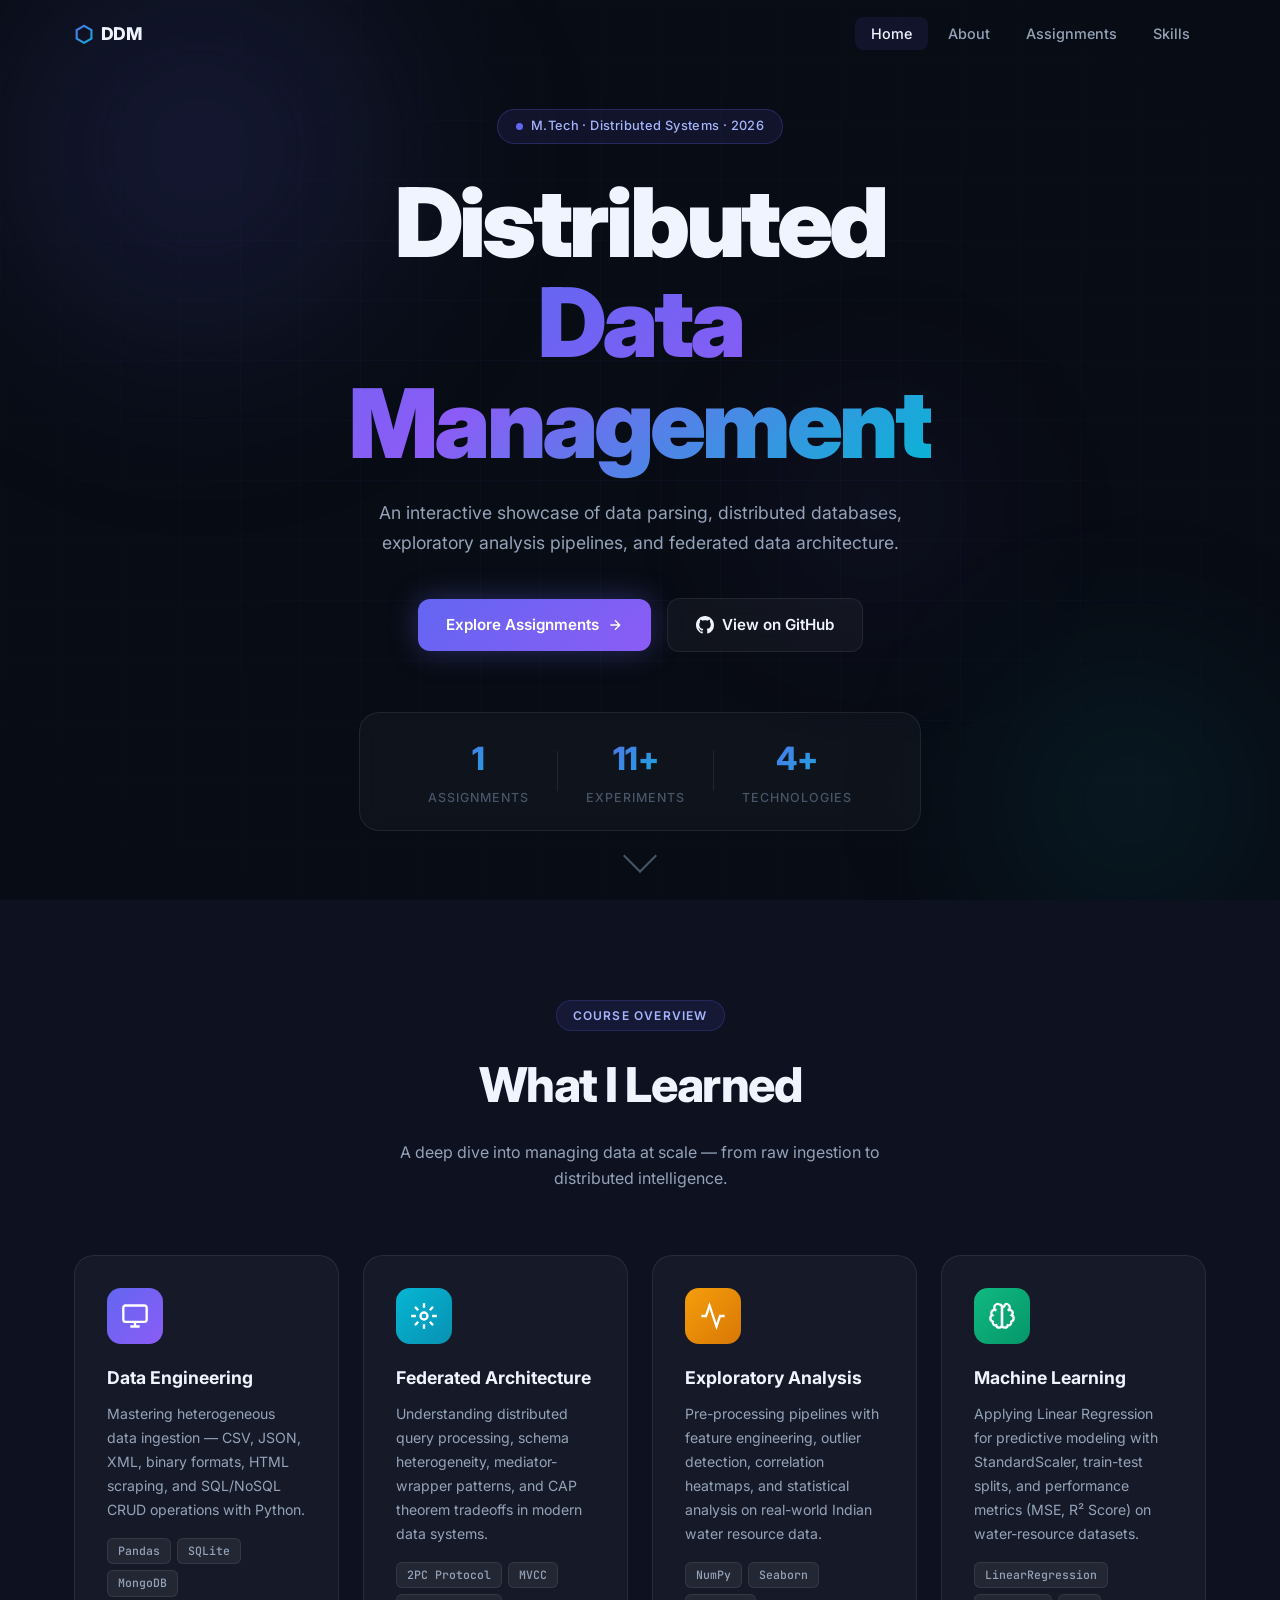
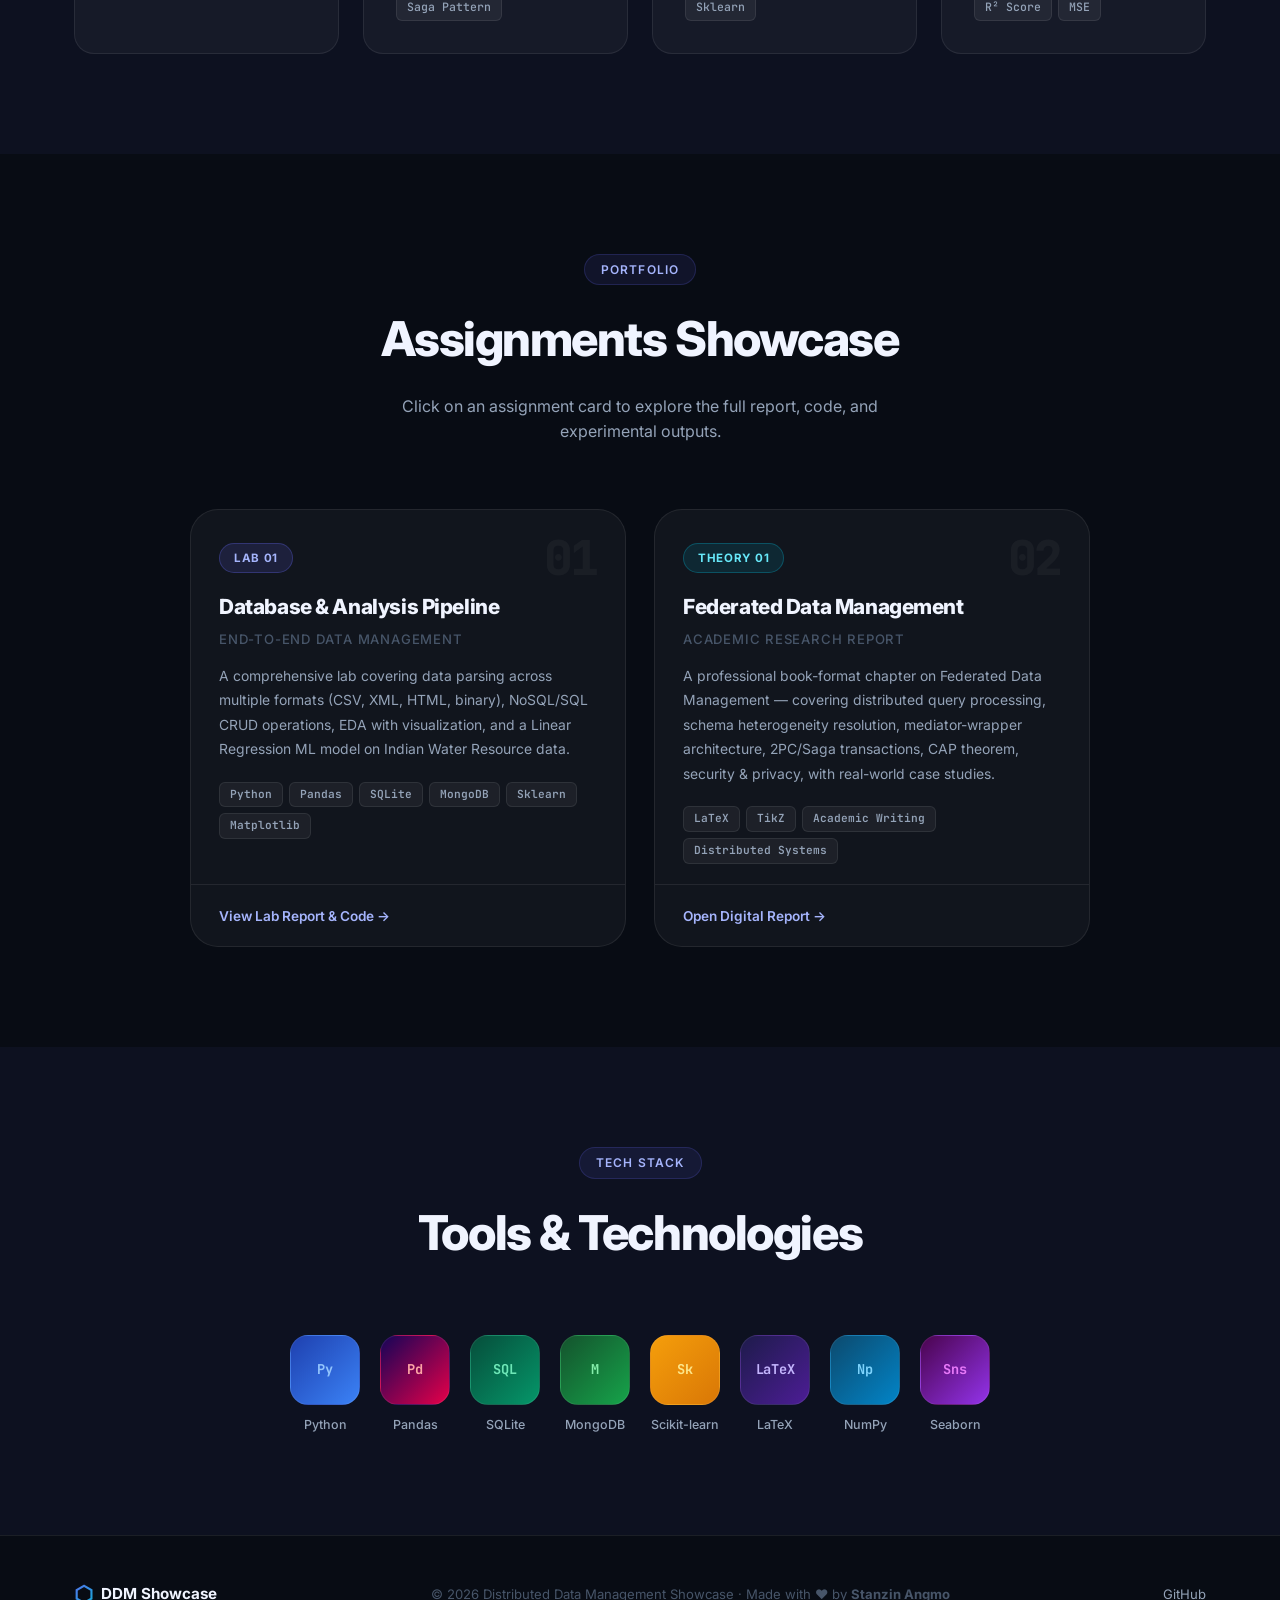
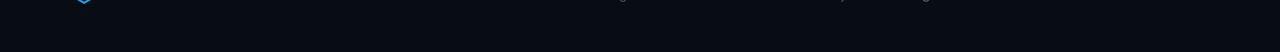
==== index.html @ 4c6000e1 "Initial commit: DDM Showcase website" ====
<!DOCTYPE html>
<html lang="en">
<head>
  <meta charset="UTF-8" />
  <meta name="viewport" content="width=device-width, initial-scale=1.0" />
  <title>Distributed Data Management | Showcase</title>
  <meta name="description" content="A premium showcase of Distributed Data Management course assignments by Stanzin Angmo — covering data engineering, federated systems, and ML pipelines." />
  <link rel="preconnect" href="https://fonts.googleapis.com" />
  <link rel="preconnect" href="https://fonts.gstatic.com" crossorigin />
  <link href="https://fonts.googleapis.com/css2?family=Inter:wght@300;400;500;600;700;800;900&family=JetBrains+Mono:wght@400;500;600&display=swap" rel="stylesheet" />
  <link rel="stylesheet" href="style.css" />
</head>
<body>

  <!-- ── Navigation ── -->
  <nav class="navbar" id="navbar">
    <div class="nav-inner">
      <a href="#home" class="nav-logo">
        <span class="logo-icon">⬡</span>
        <span>DDM</span>
      </a>
      <ul class="nav-links" id="navLinks">
        <li><a href="#home" class="nav-link active">Home</a></li>
        <li><a href="#about" class="nav-link">About</a></li>
        <li><a href="#assignments" class="nav-link">Assignments</a></li>
        <li><a href="#skills" class="nav-link">Skills</a></li>
      </ul>
      <button class="hamburger" id="hamburger" aria-label="Toggle menu">
        <span></span><span></span><span></span>
      </button>
    </div>
  </nav>

  <!-- ── Hero Section ── -->
  <section class="hero" id="home">
    <div class="hero-bg">
      <div class="grid-lines"></div>
      <div class="orb orb-1"></div>
      <div class="orb orb-2"></div>
      <div class="orb orb-3"></div>
    </div>
    <div class="hero-content">
      <div class="hero-badge">
        <span class="badge-dot"></span>
        M.Tech · Distributed Systems · 2026
      </div>
      <h1 class="hero-title">
        Distributed<br/>
        <span class="gradient-text">Data Management</span>
      </h1>
      <p class="hero-subtitle">
        An interactive showcase of data parsing, distributed databases,<br/>
        exploratory analysis pipelines, and federated data architecture.
      </p>
      <div class="hero-actions">
        <a href="#assignments" class="btn btn-primary" id="exploreBtn">
          <span>Explore Assignments</span>
          <svg width="16" height="16" viewBox="0 0 24 24" fill="none" stroke="currentColor" stroke-width="2"><path d="M5 12h14M12 5l7 7-7 7"/></svg>
        </a>
        <a href="https://github.com" target="_blank" class="btn btn-ghost" id="githubBtn">
          <svg width="18" height="18" viewBox="0 0 24 24" fill="currentColor"><path d="M12 0C5.37 0 0 5.37 0 12c0 5.31 3.435 9.795 8.205 11.385.6.105.825-.255.825-.57 0-.285-.015-1.23-.015-2.235-3.015.555-3.795-.735-4.035-1.41-.135-.345-.72-1.41-1.23-1.695-.42-.225-1.02-.78-.015-.795.945-.015 1.62.87 1.845 1.23 1.08 1.815 2.805 1.305 3.495.99.105-.78.42-1.305.765-1.605-2.67-.3-5.46-1.335-5.46-5.925 0-1.305.465-2.385 1.23-3.225-.12-.3-.54-1.53.12-3.18 0 0 1.005-.315 3.3 1.23.96-.27 1.98-.405 3-.405s2.04.135 3 .405c2.295-1.56 3.3-1.23 3.3-1.23.66 1.65.24 2.88.12 3.18.765.84 1.23 1.905 1.23 3.225 0 4.605-2.805 5.625-5.475 5.925.435.375.81 1.095.81 2.22 0 1.605-.015 2.895-.015 3.3 0 .315.225.69.825.57A12.02 12.02 0 0024 12c0-6.63-5.37-12-12-12z"/></svg>
          View on GitHub
        </a>
      </div>
      <div class="hero-stats">
        <div class="stat-item">
          <span class="stat-number">2</span>
          <span class="stat-label">Assignments</span>
        </div>
        <div class="stat-divider"></div>
        <div class="stat-item">
          <span class="stat-number">12+</span>
          <span class="stat-label">Experiments</span>
        </div>
        <div class="stat-divider"></div>
        <div class="stat-item">
          <span class="stat-number">5+</span>
          <span class="stat-label">Technologies</span>
        </div>
      </div>
    </div>
    <div class="scroll-indicator">
      <div class="scroll-arrow"></div>
    </div>
  </section>

  <!-- ── About / Course Overview ── -->
  <section class="about" id="about">
    <div class="container">
      <div class="section-header">
        <span class="section-tag">Course Overview</span>
        <h2 class="section-title">What I Learned</h2>
        <p class="section-desc">A deep dive into managing data at scale — from raw ingestion to distributed intelligence.</p>
      </div>
      <div class="about-grid">
        <div class="about-card" data-animate>
          <div class="about-icon" style="background: linear-gradient(135deg,#6366f1,#8b5cf6);">
            <svg width="28" height="28" fill="none" stroke="white" stroke-width="2" viewBox="0 0 24 24"><rect x="2" y="3" width="20" height="14" rx="2"/><path d="M8 21h8M12 17v4"/></svg>
          </div>
          <h3>Data Engineering</h3>
          <p>Mastering heterogeneous data ingestion — CSV, JSON, XML, binary formats, HTML scraping, and SQL/NoSQL CRUD operations with Python.</p>
          <div class="about-tags">
            <span>Pandas</span><span>SQLite</span><span>MongoDB</span>
          </div>
        </div>
        <div class="about-card" data-animate>
          <div class="about-icon" style="background: linear-gradient(135deg,#06b6d4,#0891b2);">
            <svg width="28" height="28" fill="none" stroke="white" stroke-width="2" viewBox="0 0 24 24"><circle cx="12" cy="12" r="3"/><path d="M12 1v4M12 19v4M4.22 4.22l2.83 2.83M16.95 16.95l2.83 2.83M1 12h4M19 12h4M4.22 19.78l2.83-2.83M16.95 7.05l2.83-2.83"/></svg>
          </div>
          <h3>Federated Architecture</h3>
          <p>Understanding distributed query processing, schema heterogeneity, mediator-wrapper patterns, and CAP theorem tradeoffs in modern data systems.</p>
          <div class="about-tags">
            <span>2PC Protocol</span><span>MVCC</span><span>Saga Pattern</span>
          </div>
        </div>
        <div class="about-card" data-animate>
          <div class="about-icon" style="background: linear-gradient(135deg,#f59e0b,#d97706);">
            <svg width="28" height="28" fill="none" stroke="white" stroke-width="2" viewBox="0 0 24 24"><polyline points="22 12 18 12 15 21 9 3 6 12 2 12"/></svg>
          </div>
          <h3>Exploratory Analysis</h3>
          <p>Pre-processing pipelines with feature engineering, outlier detection, correlation heatmaps, and statistical analysis on real-world Indian water resource data.</p>
          <div class="about-tags">
            <span>NumPy</span><span>Seaborn</span><span>Sklearn</span>
          </div>
        </div>
        <div class="about-card" data-animate>
          <div class="about-icon" style="background: linear-gradient(135deg,#10b981,#059669);">
            <svg width="28" height="28" fill="none" stroke="white" stroke-width="2" viewBox="0 0 24 24"><path d="M9.5 2A2.5 2.5 0 0112 4.5v15a2.5 2.5 0 01-4.96.44 2.5 2.5 0 01-2.96-3.08 3 3 0 01-.34-5.58 2.5 2.5 0 013.32-3.97A2.5 2.5 0 019.5 2"/><path d="M14.5 2A2.5 2.5 0 0112 4.5v15a2.5 2.5 0 004.96.44 2.5 2.5 0 002.96-3.08 3 3 0 00.34-5.58 2.5 2.5 0 00-3.32-3.97A2.5 2.5 0 0014.5 2"/></svg>
          </div>
          <h3>Machine Learning</h3>
          <p>Applying Linear Regression for predictive modeling with StandardScaler, train-test splits, and performance metrics (MSE, R² Score) on water-resource datasets.</p>
          <div class="about-tags">
            <span>LinearRegression</span><span>R² Score</span><span>MSE</span>
          </div>
        </div>
      </div>
    </div>
  </section>

  <!-- ── Assignments Section ── -->
  <section class="assignments" id="assignments">
    <div class="container">
      <div class="section-header">
        <span class="section-tag">Portfolio</span>
        <h2 class="section-title">Assignments Showcase</h2>
        <p class="section-desc">Click on an assignment card to explore the full report, code, and experimental outputs.</p>
      </div>
      <div class="assignment-grid">

        <!-- Lab 1 Card -->
        <a href="lab1.html" class="assignment-card" id="lab1Card">
          <div class="card-glow"></div>
          <div class="card-header">
            <div class="card-badge lab">Lab 01</div>
            <div class="card-number">01</div>
          </div>
          <div class="card-body">
            <h3 class="card-title">Database &amp; Analysis Pipeline</h3>
            <p class="card-subtitle">End-to-End Data Management</p>
            <p class="card-desc">A comprehensive lab covering data parsing across multiple formats (CSV, XML, HTML, binary), NoSQL/SQL CRUD operations, EDA with visualization, and a Linear Regression ML model on Indian Water Resource data.</p>
            <div class="card-tech">
              <span>Python</span>
              <span>Pandas</span>
              <span>SQLite</span>
              <span>MongoDB</span>
              <span>Sklearn</span>
              <span>Matplotlib</span>
            </div>
          </div>
          <div class="card-footer">
            <span class="card-link">View Lab Report &amp; Code →</span>
          </div>
        </a>

        <!-- Theory 1 Card -->
        <a href="theory1.html" class="assignment-card" id="theory1Card">
          <div class="card-glow"></div>
          <div class="card-header">
            <div class="card-badge theory">Theory 01</div>
            <div class="card-number">02</div>
          </div>
          <div class="card-body">
            <h3 class="card-title">Federated Data Management</h3>
            <p class="card-subtitle">Academic Research Report</p>
            <p class="card-desc">A professional book-format chapter on Federated Data Management — covering distributed query processing, schema heterogeneity resolution, mediator-wrapper architecture, 2PC/Saga transactions, CAP theorem, security &amp; privacy, with real-world case studies.</p>
            <div class="card-tech">
              <span>LaTeX</span>
              <span>TikZ</span>
              <span>Academic Writing</span>
              <span>Distributed Systems</span>
            </div>
          </div>
          <div class="card-footer">
            <span class="card-link">Open Digital Report →</span>
          </div>
        </a>

      </div>
    </div>
  </section>

  <!-- ── Skills Section ── -->
  <section class="skills" id="skills">
    <div class="container">
      <div class="section-header">
        <span class="section-tag">Tech Stack</span>
        <h2 class="section-title">Tools &amp; Technologies</h2>
      </div>
      <div class="skills-grid">
        <div class="skill-item" data-animate>
          <div class="skill-icon python">Py</div>
          <span>Python</span>
        </div>
        <div class="skill-item" data-animate>
          <div class="skill-icon pandas">Pd</div>
          <span>Pandas</span>
        </div>
        <div class="skill-item" data-animate>
          <div class="skill-icon sql">SQL</div>
          <span>SQLite</span>
        </div>
        <div class="skill-item" data-animate>
          <div class="skill-icon mongo">M</div>
          <span>MongoDB</span>
        </div>
        <div class="skill-item" data-animate>
          <div class="skill-icon sklearn">Sk</div>
          <span>Scikit-learn</span>
        </div>
        <div class="skill-item" data-animate>
          <div class="skill-icon latex">LaTeX</div>
          <span>LaTeX</span>
        </div>
        <div class="skill-item" data-animate>
          <div class="skill-icon np">Np</div>
          <span>NumPy</span>
        </div>
        <div class="skill-item" data-animate>
          <div class="skill-icon sns">Sns</div>
          <span>Seaborn</span>
        </div>
      </div>
    </div>
  </section>

  <!-- ── Footer ── -->
  <footer class="footer">
    <div class="container">
      <div class="footer-inner">
        <div class="footer-brand">
          <span class="logo-icon">⬡</span>
          <span>DDM Showcase</span>
        </div>
        <p class="footer-copy">© 2026 Distributed Data Management Showcase · Made with ❤️ by <strong>Stanzin Angmo</strong></p>
        <div class="footer-links">
          <a href="https://github.com" target="_blank">GitHub</a>
        </div>
      </div>
    </div>
  </footer>

  <script src="script.js"></script>
</body>
</html>
---- style.css ----
/* ─────────────────────────────────────────
   DDM Showcase — Global Styles
   Dark-mode, glassmorphism, premium design
───────────────────────────────────────── */

*, *::before, *::after {
  box-sizing: border-box;
  margin: 0;
  padding: 0;
}

:root {
  --bg-primary:    #080c14;
  --bg-secondary:  #0d1120;
  --bg-card:       rgba(255,255,255,0.04);
  --bg-card-hover: rgba(255,255,255,0.08);
  --border:        rgba(255,255,255,0.08);
  --border-hover:  rgba(99,102,241,0.5);
  --text-primary:  #f0f4ff;
  --text-secondary:#94a3b8;
  --text-muted:    #475569;
  --accent-1:      #6366f1;
  --accent-2:      #8b5cf6;
  --accent-3:      #06b6d4;
  --accent-lab:    #6366f1;
  --accent-theory: #06b6d4;
  --glow-1:        rgba(99,102,241,0.15);
  --glow-2:        rgba(139,92,246,0.1);
  --radius-md:     12px;
  --radius-lg:     20px;
  --radius-xl:     28px;
  --transition:    0.3s cubic-bezier(0.4,0,0.2,1);
}

html { scroll-behavior: smooth; }

body {
  font-family: 'Inter', sans-serif;
  background: var(--bg-primary);
  color: var(--text-primary);
  line-height: 1.6;
  overflow-x: hidden;
}

a { text-decoration: none; color: inherit; }
ul { list-style: none; }

.container {
  max-width: 1180px;
  margin: 0 auto;
  padding: 0 24px;
}

/* ── Scrollbar ── */
::-webkit-scrollbar { width: 6px; }
::-webkit-scrollbar-track { background: var(--bg-primary); }
::-webkit-scrollbar-thumb { background: var(--accent-1); border-radius: 999px; }

/* ───────────────── NAVBAR ───────────────── */
.navbar {
  position: fixed;
  top: 0; left: 0; right: 0;
  z-index: 100;
  padding: 16px 0;
  transition: all var(--transition);
}
.navbar.scrolled {
  background: rgba(8,12,20,0.85);
  backdrop-filter: blur(20px);
  border-bottom: 1px solid var(--border);
  padding: 12px 0;
}
.nav-inner {
  max-width: 1180px;
  margin: 0 auto;
  padding: 0 24px;
  display: flex;
  align-items: center;
  justify-content: space-between;
}
.nav-logo {
  display: flex;
  align-items: center;
  gap: 8px;
  font-weight: 800;
  font-size: 1.1rem;
  letter-spacing: -0.02em;
  color: var(--text-primary);
}
.logo-icon {
  font-size: 1.4rem;
  background: linear-gradient(135deg, var(--accent-1), var(--accent-3));
  -webkit-background-clip: text;
  -webkit-text-fill-color: transparent;
}
.nav-links {
  display: flex;
  align-items: center;
  gap: 4px;
}
.nav-link {
  padding: 8px 16px;
  border-radius: 8px;
  font-size: 0.9rem;
  font-weight: 500;
  color: var(--text-secondary);
  transition: all var(--transition);
}
.nav-link:hover, .nav-link.active {
  color: var(--text-primary);
  background: rgba(99,102,241,0.1);
}
.hamburger {
  display: none;
  flex-direction: column;
  gap: 5px;
  background: none;
  border: none;
  cursor: pointer;
  padding: 4px;
}
.hamburger span {
  display: block;
  width: 24px;
  height: 2px;
  background: var(--text-primary);
  border-radius: 2px;
  transition: all var(--transition);
}

/* ───────────────── HERO ───────────────── */
.hero {
  min-height: 100vh;
  display: flex;
  align-items: center;
  justify-content: center;
  position: relative;
  overflow: hidden;
  padding: 100px 24px 60px;
}
.hero-bg {
  position: absolute;
  inset: 0;
  pointer-events: none;
}
.grid-lines {
  position: absolute;
  inset: 0;
  background-image:
    linear-gradient(rgba(99,102,241,0.05) 1px, transparent 1px),
    linear-gradient(90deg, rgba(99,102,241,0.05) 1px, transparent 1px);
  background-size: 60px 60px;
  mask-image: radial-gradient(ellipse 80% 80% at 50% 50%, black, transparent);
}
.orb {
  position: absolute;
  border-radius: 50%;
  filter: blur(80px);
  animation: float 8s ease-in-out infinite;
}
.orb-1 {
  width: 600px; height: 600px;
  background: radial-gradient(circle, rgba(99,102,241,0.18), transparent 70%);
  top: -150px; left: -100px;
  animation-delay: 0s;
}
.orb-2 {
  width: 400px; height: 400px;
  background: radial-gradient(circle, rgba(6,182,212,0.12), transparent 70%);
  bottom: -100px; right: -50px;
  animation-delay: -3s;
}
.orb-3 {
  width: 300px; height: 300px;
  background: radial-gradient(circle, rgba(139,92,246,0.1), transparent 70%);
  top: 40%; right: 20%;
  animation-delay: -6s;
}
@keyframes float {
  0%, 100% { transform: translateY(0) scale(1); }
  50% { transform: translateY(-30px) scale(1.05); }
}
.hero-content {
  position: relative;
  text-align: center;
  max-width: 800px;
}
.hero-badge {
  display: inline-flex;
  align-items: center;
  gap: 8px;
  background: rgba(99,102,241,0.1);
  border: 1px solid rgba(99,102,241,0.25);
  border-radius: 999px;
  padding: 6px 18px;
  font-size: 0.8rem;
  font-weight: 500;
  color: #a5b4fc;
  margin-bottom: 28px;
  letter-spacing: 0.03em;
}
.badge-dot {
  width: 7px; height: 7px;
  border-radius: 50%;
  background: #6366f1;
  animation: pulse 2s ease-in-out infinite;
}
@keyframes pulse {
  0%, 100% { opacity: 1; transform: scale(1); }
  50% { opacity: 0.6; transform: scale(0.85); }
}
.hero-title {
  font-size: clamp(3rem, 8vw, 6rem);
  font-weight: 900;
  line-height: 1.05;
  letter-spacing: -0.04em;
  margin-bottom: 24px;
}
.gradient-text {
  background: linear-gradient(135deg, #6366f1 0%, #8b5cf6 40%, #06b6d4 100%);
  -webkit-background-clip: text;
  -webkit-text-fill-color: transparent;
  background-clip: text;
}
.hero-subtitle {
  font-size: 1.1rem;
  color: var(--text-secondary);
  margin-bottom: 40px;
  line-height: 1.7;
}
.hero-actions {
  display: flex;
  align-items: center;
  justify-content: center;
  gap: 16px;
  flex-wrap: wrap;
  margin-bottom: 60px;
}
.btn {
  display: inline-flex;
  align-items: center;
  gap: 8px;
  padding: 14px 28px;
  border-radius: 12px;
  font-weight: 600;
  font-size: 0.95rem;
  transition: all var(--transition);
  cursor: pointer;
}
.btn-primary {
  background: linear-gradient(135deg, var(--accent-1), var(--accent-2));
  color: white;
  box-shadow: 0 0 30px rgba(99,102,241,0.35);
}
.btn-primary:hover {
  transform: translateY(-2px);
  box-shadow: 0 0 45px rgba(99,102,241,0.5);
}
.btn-ghost {
  background: var(--bg-card);
  color: var(--text-primary);
  border: 1px solid var(--border);
  backdrop-filter: blur(10px);
}
.btn-ghost:hover {
  border-color: var(--border-hover);
  background: var(--bg-card-hover);
  transform: translateY(-2px);
}
.hero-stats {
  display: flex;
  align-items: center;
  justify-content: center;
  gap: 0;
  background: rgba(255,255,255,0.03);
  border: 1px solid var(--border);
  border-radius: var(--radius-lg);
  padding: 20px 40px;
  backdrop-filter: blur(10px);
  display: inline-flex;
}
.stat-item {
  text-align: center;
  padding: 0 28px;
}
.stat-number {
  display: block;
  font-size: 2rem;
  font-weight: 800;
  letter-spacing: -0.03em;
  background: linear-gradient(135deg, var(--accent-1), var(--accent-3));
  -webkit-background-clip: text;
  -webkit-text-fill-color: transparent;
}
.stat-label {
  font-size: 0.78rem;
  color: var(--text-muted);
  font-weight: 500;
  text-transform: uppercase;
  letter-spacing: 0.08em;
}
.stat-divider {
  width: 1px;
  height: 40px;
  background: var(--border);
}
.scroll-indicator {
  position: absolute;
  bottom: 32px;
  left: 50%;
  transform: translateX(-50%);
}
.scroll-arrow {
  width: 24px; height: 24px;
  border-right: 2px solid var(--text-muted);
  border-bottom: 2px solid var(--text-muted);
  transform: rotate(45deg);
  animation: bounce 2s ease-in-out infinite;
}
@keyframes bounce {
  0%, 100% { transform: rotate(45deg) translateY(0); }
  50% { transform: rotate(45deg) translateY(6px); }
}

/* ───────────────── SECTION COMMON ───────────────── */
section { padding: 100px 0; }
.section-header {
  text-align: center;
  margin-bottom: 64px;
}
.section-tag {
  display: inline-block;
  background: rgba(99,102,241,0.1);
  color: #a5b4fc;
  border: 1px solid rgba(99,102,241,0.2);
  padding: 5px 16px;
  border-radius: 999px;
  font-size: 0.75rem;
  font-weight: 600;
  letter-spacing: 0.1em;
  text-transform: uppercase;
  margin-bottom: 16px;
}
.section-title {
  font-size: clamp(2rem, 4vw, 3rem);
  font-weight: 800;
  letter-spacing: -0.03em;
  margin-bottom: 16px;
}
.section-desc {
  color: var(--text-secondary);
  font-size: 1rem;
  max-width: 560px;
  margin: 0 auto;
}

/* ───────────────── ABOUT SECTION ───────────────── */
.about { background: var(--bg-secondary); }
.about-grid {
  display: grid;
  grid-template-columns: repeat(auto-fit, minmax(250px, 1fr));
  gap: 24px;
}
.about-card {
  background: var(--bg-card);
  border: 1px solid var(--border);
  border-radius: var(--radius-lg);
  padding: 32px;
  transition: all var(--transition);
  opacity: 0;
  transform: translateY(20px);
}
.about-card.visible {
  opacity: 1;
  transform: translateY(0);
}
.about-card:hover {
  border-color: rgba(99,102,241,0.3);
  background: var(--bg-card-hover);
  transform: translateY(-4px);
  box-shadow: 0 20px 50px rgba(0,0,0,0.3);
}
.about-icon {
  width: 56px; height: 56px;
  border-radius: 14px;
  display: flex;
  align-items: center;
  justify-content: center;
  margin-bottom: 20px;
}
.about-card h3 {
  font-size: 1.1rem;
  font-weight: 700;
  margin-bottom: 10px;
}
.about-card p {
  color: var(--text-secondary);
  font-size: 0.88rem;
  line-height: 1.7;
  margin-bottom: 16px;
}
.about-tags {
  display: flex;
  flex-wrap: wrap;
  gap: 6px;
}
.about-tags span {
  background: rgba(255,255,255,0.06);
  border: 1px solid var(--border);
  color: var(--text-secondary);
  font-size: 0.72rem;
  font-weight: 500;
  padding: 3px 10px;
  border-radius: 6px;
  font-family: 'JetBrains Mono', monospace;
}

/* ───────────────── ASSIGNMENTS ───────────────── */
.assignments { background: var(--bg-primary); }
.assignment-grid {
  display: grid;
  grid-template-columns: repeat(auto-fit, minmax(320px, 1fr));
  gap: 28px;
  max-width: 900px;
  margin: 0 auto;
}
.assignment-card {
  position: relative;
  background: var(--bg-card);
  border: 1px solid var(--border);
  border-radius: var(--radius-xl);
  overflow: hidden;
  transition: all var(--transition);
  display: flex;
  flex-direction: column;
}
.assignment-card:hover {
  border-color: rgba(99,102,241,0.4);
  transform: translateY(-6px);
  box-shadow: 0 30px 80px rgba(0,0,0,0.4);
}
.assignment-card:hover .card-glow {
  opacity: 1;
}
.card-glow {
  position: absolute;
  top: -50%;
  left: -50%;
  width: 200%;
  height: 200%;
  background: radial-gradient(circle at 50% 60%, rgba(99,102,241,0.07), transparent 60%);
  pointer-events: none;
  opacity: 0;
  transition: opacity var(--transition);
}
.card-header {
  display: flex;
  align-items: center;
  justify-content: space-between;
  padding: 24px 28px 0;
}
.card-badge {
  padding: 5px 14px;
  border-radius: 999px;
  font-size: 0.72rem;
  font-weight: 700;
  letter-spacing: 0.06em;
  text-transform: uppercase;
}
.card-badge.lab {
  background: rgba(99,102,241,0.15);
  color: #a5b4fc;
  border: 1px solid rgba(99,102,241,0.3);
}
.card-badge.theory {
  background: rgba(6,182,212,0.12);
  color: #67e8f9;
  border: 1px solid rgba(6,182,212,0.3);
}
.card-number {
  font-size: 3rem;
  font-weight: 900;
  color: rgba(255,255,255,0.04);
  font-family: 'JetBrains Mono', monospace;
  letter-spacing: -0.05em;
  line-height: 1;
}
.card-body { padding: 8px 28px 20px; flex: 1; }
.card-title {
  font-size: 1.3rem;
  font-weight: 800;
  letter-spacing: -0.02em;
  margin-bottom: 6px;
}
.card-subtitle {
  font-size: 0.82rem;
  color: var(--text-muted);
  font-weight: 500;
  text-transform: uppercase;
  letter-spacing: 0.06em;
  margin-bottom: 14px;
}
.card-desc {
  color: var(--text-secondary);
  font-size: 0.87rem;
  line-height: 1.75;
  margin-bottom: 20px;
}
.card-tech {
  display: flex;
  flex-wrap: wrap;
  gap: 6px;
}
.card-tech span {
  background: rgba(255,255,255,0.05);
  border: 1px solid var(--border);
  color: var(--text-secondary);
  font-size: 0.7rem;
  font-weight: 600;
  padding: 3px 10px;
  border-radius: 6px;
  font-family: 'JetBrains Mono', monospace;
}
.card-footer {
  border-top: 1px solid var(--border);
  padding: 18px 28px;
  margin-top: auto;
}
.card-link {
  font-size: 0.85rem;
  font-weight: 600;
  color: #a5b4fc;
  transition: all var(--transition);
}
.assignment-card:hover .card-link { color: #818cf8; letter-spacing: 0.02em; }

/* ───────────────── SKILLS ───────────────── */
.skills { background: var(--bg-secondary); }
.skills-grid {
  display: flex;
  flex-wrap: wrap;
  justify-content: center;
  gap: 20px;
}
.skill-item {
  display: flex;
  flex-direction: column;
  align-items: center;
  gap: 10px;
  opacity: 0;
  transform: scale(0.9);
  transition: all 0.4s ease;
}
.skill-item.visible { opacity: 1; transform: scale(1); }
.skill-item span {
  font-size: 0.78rem;
  color: var(--text-secondary);
  font-weight: 500;
}
.skill-icon {
  width: 70px; height: 70px;
  border-radius: 18px;
  display: flex;
  align-items: center;
  justify-content: center;
  font-family: 'JetBrains Mono', monospace;
  font-weight: 700;
  font-size: 0.85rem;
  letter-spacing: -0.02em;
  border: 1px solid var(--border);
  transition: all var(--transition);
}
.skill-item:hover .skill-icon {
  transform: translateY(-4px);
  box-shadow: 0 12px 30px rgba(0,0,0,0.3);
}
.python  { background: linear-gradient(135deg,#1e40af,#3b82f6); color:#93c5fd; }
.pandas  { background: linear-gradient(135deg,#150458,#e60049); color:#fca5a5; }
.sql     { background: linear-gradient(135deg,#064e3b,#059669); color:#6ee7b7; }
.mongo   { background: linear-gradient(135deg,#14532d,#16a34a); color:#86efac; }
.sklearn { background: linear-gradient(135deg,#f59e0b,#d97706); color:#fde68a; }
.latex   { background: linear-gradient(135deg,#1e1b4b,#4c1d95); color:#c4b5fd; }
.np      { background: linear-gradient(135deg,#0c4a6e,#0284c7); color:#7dd3fc; }
.sns     { background: linear-gradient(135deg,#4a044e,#9333ea); color:#e879f9; }

/* ───────────────── FOOTER ───────────────── */
.footer {
  background: var(--bg-primary);
  border-top: 1px solid var(--border);
  padding: 40px 0;
}
.footer-inner {
  display: flex;
  align-items: center;
  justify-content: space-between;
  flex-wrap: wrap;
  gap: 16px;
}
.footer-brand {
  display: flex;
  align-items: center;
  gap: 8px;
  font-weight: 700;
  font-size: 0.95rem;
}
.footer-copy {
  font-size: 0.82rem;
  color: var(--text-muted);
}
.footer-links a {
  font-size: 0.82rem;
  color: var(--text-secondary);
  transition: color var(--transition);
}
.footer-links a:hover { color: var(--text-primary); }

/* ───────────────── INNER PAGE STYLES ───────────────── */
.inner-hero {
  padding: 140px 24px 60px;
  background:
    radial-gradient(ellipse 60% 50% at 50% 0%, rgba(99,102,241,0.12), transparent),
    var(--bg-secondary);
  text-align: center;
  position: relative;
  overflow: hidden;
}
.inner-hero::before {
  content: '';
  position: absolute;
  inset: 0;
  background-image:
    linear-gradient(rgba(99,102,241,0.04) 1px, transparent 1px),
    linear-gradient(90deg, rgba(99,102,241,0.04) 1px, transparent 1px);
  background-size: 60px 60px;
}
.inner-hero > * { position: relative; }
.back-link {
  display: inline-flex;
  align-items: center;
  gap: 6px;
  color: var(--text-secondary);
  font-size: 0.85rem;
  margin-bottom: 24px;
  transition: color var(--transition);
}
.back-link:hover { color: #a5b4fc; }
.inner-title {
  font-size: clamp(2.2rem, 5vw, 3.5rem);
  font-weight: 900;
  letter-spacing: -0.04em;
  margin-bottom: 12px;
}
.inner-sub {
  color: var(--text-secondary);
  font-size: 1rem;
  margin-bottom: 32px;
}
.inner-meta {
  display: flex;
  align-items: center;
  justify-content: center;
  gap: 24px;
  flex-wrap: wrap;
}
.meta-item {
  display: flex;
  align-items: center;
  gap: 6px;
  font-size: 0.82rem;
  color: var(--text-muted);
}
.meta-item strong { color: var(--text-secondary); }

/* ── Lab Page Content ── */
.lab-content { padding: 60px 0 100px; }
.lab-content .container { max-width: 900px; }

.exp-section {
  margin-bottom: 48px;
}
.exp-header {
  display: flex;
  align-items: center;
  gap: 16px;
  margin-bottom: 24px;
}
.exp-num {
  width: 44px; height: 44px;
  border-radius: 12px;
  background: linear-gradient(135deg, var(--accent-1), var(--accent-2));
  display: flex;
  align-items: center;
  justify-content: center;
  font-family: 'JetBrains Mono', monospace;
  font-weight: 700;
  font-size: 0.85rem;
  flex-shrink: 0;
}
.exp-header h2 {
  font-size: 1.4rem;
  font-weight: 700;
  letter-spacing: -0.02em;
}

.content-block {
  background: var(--bg-card);
  border: 1px solid var(--border);
  border-radius: var(--radius-lg);
  padding: 28px;
  margin-bottom: 16px;
}
.content-block p {
  color: var(--text-secondary);
  line-height: 1.8;
  font-size: 0.92rem;
}
.content-block h4 {
  font-size: 0.85rem;
  font-weight: 600;
  color: #a5b4fc;
  text-transform: uppercase;
  letter-spacing: 0.08em;
  margin-bottom: 12px;
}

.code-block {
  background: #0a0f1e;
  border: 1px solid rgba(99,102,241,0.2);
  border-radius: var(--radius-md);
  overflow: hidden;
}
.code-header {
  background: rgba(99,102,241,0.08);
  border-bottom: 1px solid rgba(99,102,241,0.15);
  padding: 10px 20px;
  display: flex;
  align-items: center;
  justify-content: space-between;
}
.code-dots { display: flex; gap: 6px; }
.code-dots span {
  width: 10px; height: 10px; border-radius: 50%;
}
.code-dots span:nth-child(1) { background: #ff5f57; }
.code-dots span:nth-child(2) { background: #ffbd2e; }
.code-dots span:nth-child(3) { background: #28c840; }
.code-lang {
  font-size: 0.72rem;
  font-family: 'JetBrains Mono', monospace;
  color: var(--text-muted);
  font-weight: 500;
}
pre {
  padding: 20px;
  overflow-x: auto;
  font-family: 'JetBrains Mono', monospace;
  font-size: 0.82rem;
  line-height: 1.7;
  color: #e2e8f0;
}
.kw   { color: #c084fc; }
.fn   { color: #60a5fa; }
.str  { color: #86efac; }
.cm   { color: #475569; font-style: italic; }
.num  { color: #f9a8d4; }

/* Steps list */
.steps-list { display: flex; flex-direction: column; gap: 10px; }
.step {
  display: flex;
  align-items: flex-start;
  gap: 14px;
  padding: 14px 18px;
  background: rgba(255,255,255,0.03);
  border: 1px solid var(--border);
  border-radius: 10px;
  font-size: 0.88rem;
}
.step-num {
  width: 28px; height: 28px;
  border-radius: 8px;
  background: rgba(99,102,241,0.15);
  color: #a5b4fc;
  display: flex;
  align-items: center;
  justify-content: center;
  font-family: 'JetBrains Mono', monospace;
  font-weight: 700;
  font-size: 0.75rem;
  flex-shrink: 0;
}
.step-text { color: var(--text-secondary); line-height: 1.5; }
.step-text strong { color: var(--text-primary); }

/* Result card */
.result-card {
  background: linear-gradient(135deg, rgba(16,185,129,0.06), rgba(6,182,212,0.06));
  border: 1px solid rgba(16,185,129,0.2);
  border-radius: var(--radius-md);
  padding: 20px 24px;
}
.result-card h4 {
  color: #6ee7b7;
  font-size: 0.8rem;
  text-transform: uppercase;
  letter-spacing: 0.08em;
  margin-bottom: 8px;
  font-weight: 600;
}
.result-card p {
  color: var(--text-secondary);
  font-size: 0.88rem;
  font-family: 'JetBrains Mono', monospace;
  line-height: 1.6;
}

/* Theory page */
.theory-content { padding: 60px 0 100px; }
.toc-card {
  background: var(--bg-card);
  border: 1px solid var(--border);
  border-radius: var(--radius-lg);
  padding: 28px 32px;
  margin-bottom: 40px;
}
.toc-card h3 { font-size: 1rem; font-weight: 700; margin-bottom: 16px; color: #a5b4fc; }
.toc-list { display: flex; flex-direction: column; gap: 8px; }
.toc-item {
  display: flex;
  align-items: center;
  gap: 10px;
  font-size: 0.88rem;
  color: var(--text-secondary);
}
.toc-item span:first-child {
  font-family: 'JetBrains Mono', monospace;
  font-size: 0.72rem;
  color: var(--text-muted);
  min-width: 24px;
}

.theory-section { margin-bottom: 48px; }
.theory-section h2 {
  font-size: 1.6rem;
  font-weight: 800;
  letter-spacing: -0.02em;
  margin-bottom: 20px;
  padding-bottom: 14px;
  border-bottom: 1px solid var(--border);
}
.theory-section p {
  color: var(--text-secondary);
  line-height: 1.85;
  font-size: 0.92rem;
  margin-bottom: 16px;
}
.insight-box {
  background: linear-gradient(135deg, rgba(99,102,241,0.08), rgba(6,182,212,0.05));
  border: 1px solid rgba(99,102,241,0.3);
  border-left: 3px solid var(--accent-1);
  border-radius: 0 var(--radius-md) var(--radius-md) 0;
  padding: 18px 22px;
  margin: 20px 0;
}
.insight-box .insight-label {
  font-size: 0.72rem;
  font-weight: 700;
  color: #a5b4fc;
  text-transform: uppercase;
  letter-spacing: 0.1em;
  margin-bottom: 8px;
}
.insight-box p {
  color: var(--text-secondary);
  font-size: 0.88rem;
  line-height: 1.7;
  margin: 0;
}

.compare-table-wrap { overflow-x: auto; margin: 20px 0; }
.compare-table {
  width: 100%;
  border-collapse: collapse;
  font-size: 0.85rem;
}
.compare-table th {
  background: rgba(99,102,241,0.1);
  color: #a5b4fc;
  font-weight: 600;
  text-align: left;
  padding: 12px 16px;
  font-size: 0.78rem;
  text-transform: uppercase;
  letter-spacing: 0.05em;
}
.compare-table td {
  padding: 12px 16px;
  color: var(--text-secondary);
  border-top: 1px solid var(--border);
}
.compare-table tr:hover td { background: rgba(255,255,255,0.02); }

.pdf-viewer-box {
  background: var(--bg-card);
  border: 1px solid var(--border);
  border-radius: var(--radius-lg);
  overflow: hidden;
  margin: 24px 0;
}
.pdf-viewer-box iframe {
  width: 100%;
  height: 700px;
  display: block;
  border: none;
}
.pdf-fallback {
  padding: 40px;
  text-align: center;
  color: var(--text-secondary);
}
.pdf-fallback a {
  color: #a5b4fc;
  text-decoration: underline;
}

/* ───────────────── RESPONSIVE ───────────────── */
@media (max-width: 768px) {
  .nav-links {
    display: none;
    position: fixed;
    top: 70px; left: 0; right: 0;
    background: rgba(8,12,20,0.95);
    backdrop-filter: blur(20px);
    flex-direction: column;
    align-items: center;
    padding: 20px;
    gap: 8px;
    border-bottom: 1px solid var(--border);
  }
  .nav-links.open { display: flex; }
  .hamburger { display: flex; }
  .hero-title { font-size: 3rem; }
  .hero-subtitle { font-size: 0.95rem; }
  .hero-stats { padding: 16px 20px; }
  .stat-item { padding: 0 16px; }
  .stat-number { font-size: 1.6rem; }
  .assignment-grid { grid-template-columns: 1fr; }
  .about-grid { grid-template-columns: 1fr; }
  .footer-inner { flex-direction: column; text-align: center; }
  .inner-hero { padding: 120px 16px 40px; }
  .exp-header h2 { font-size: 1.1rem; }
}
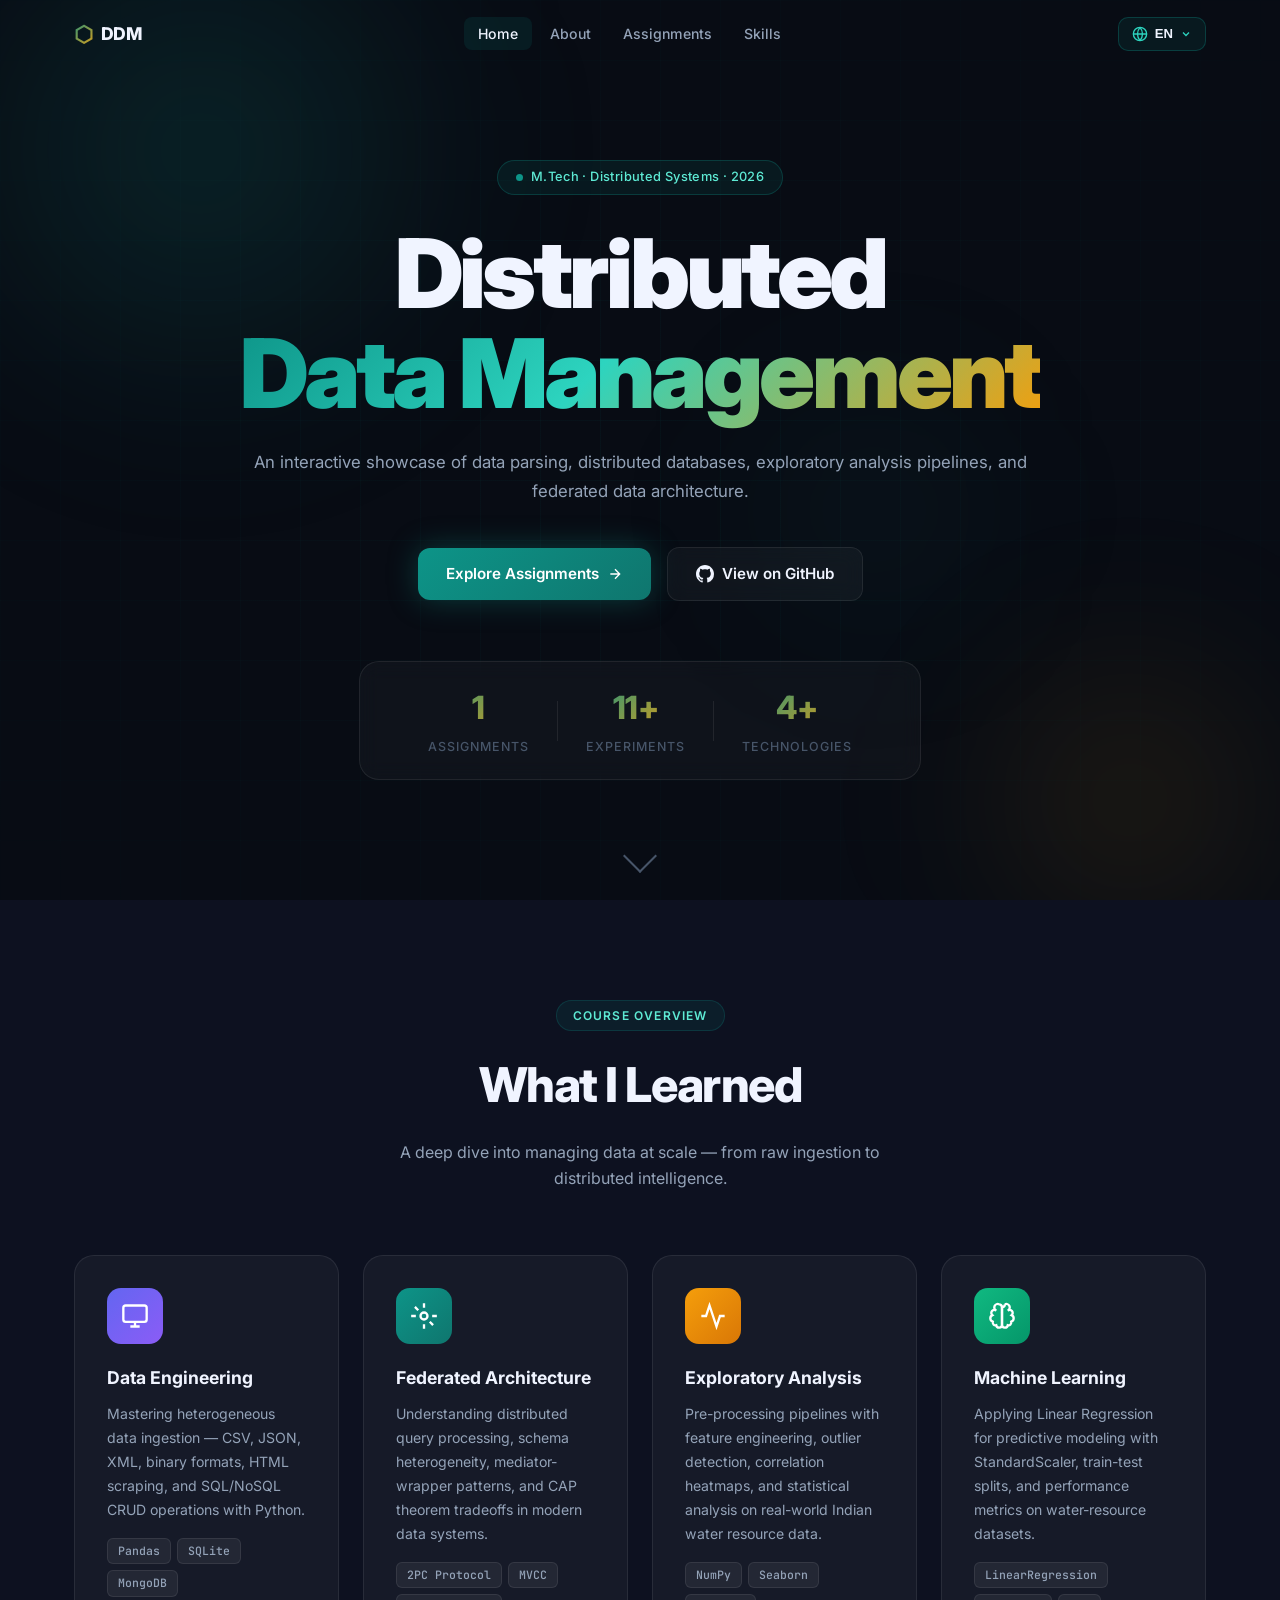
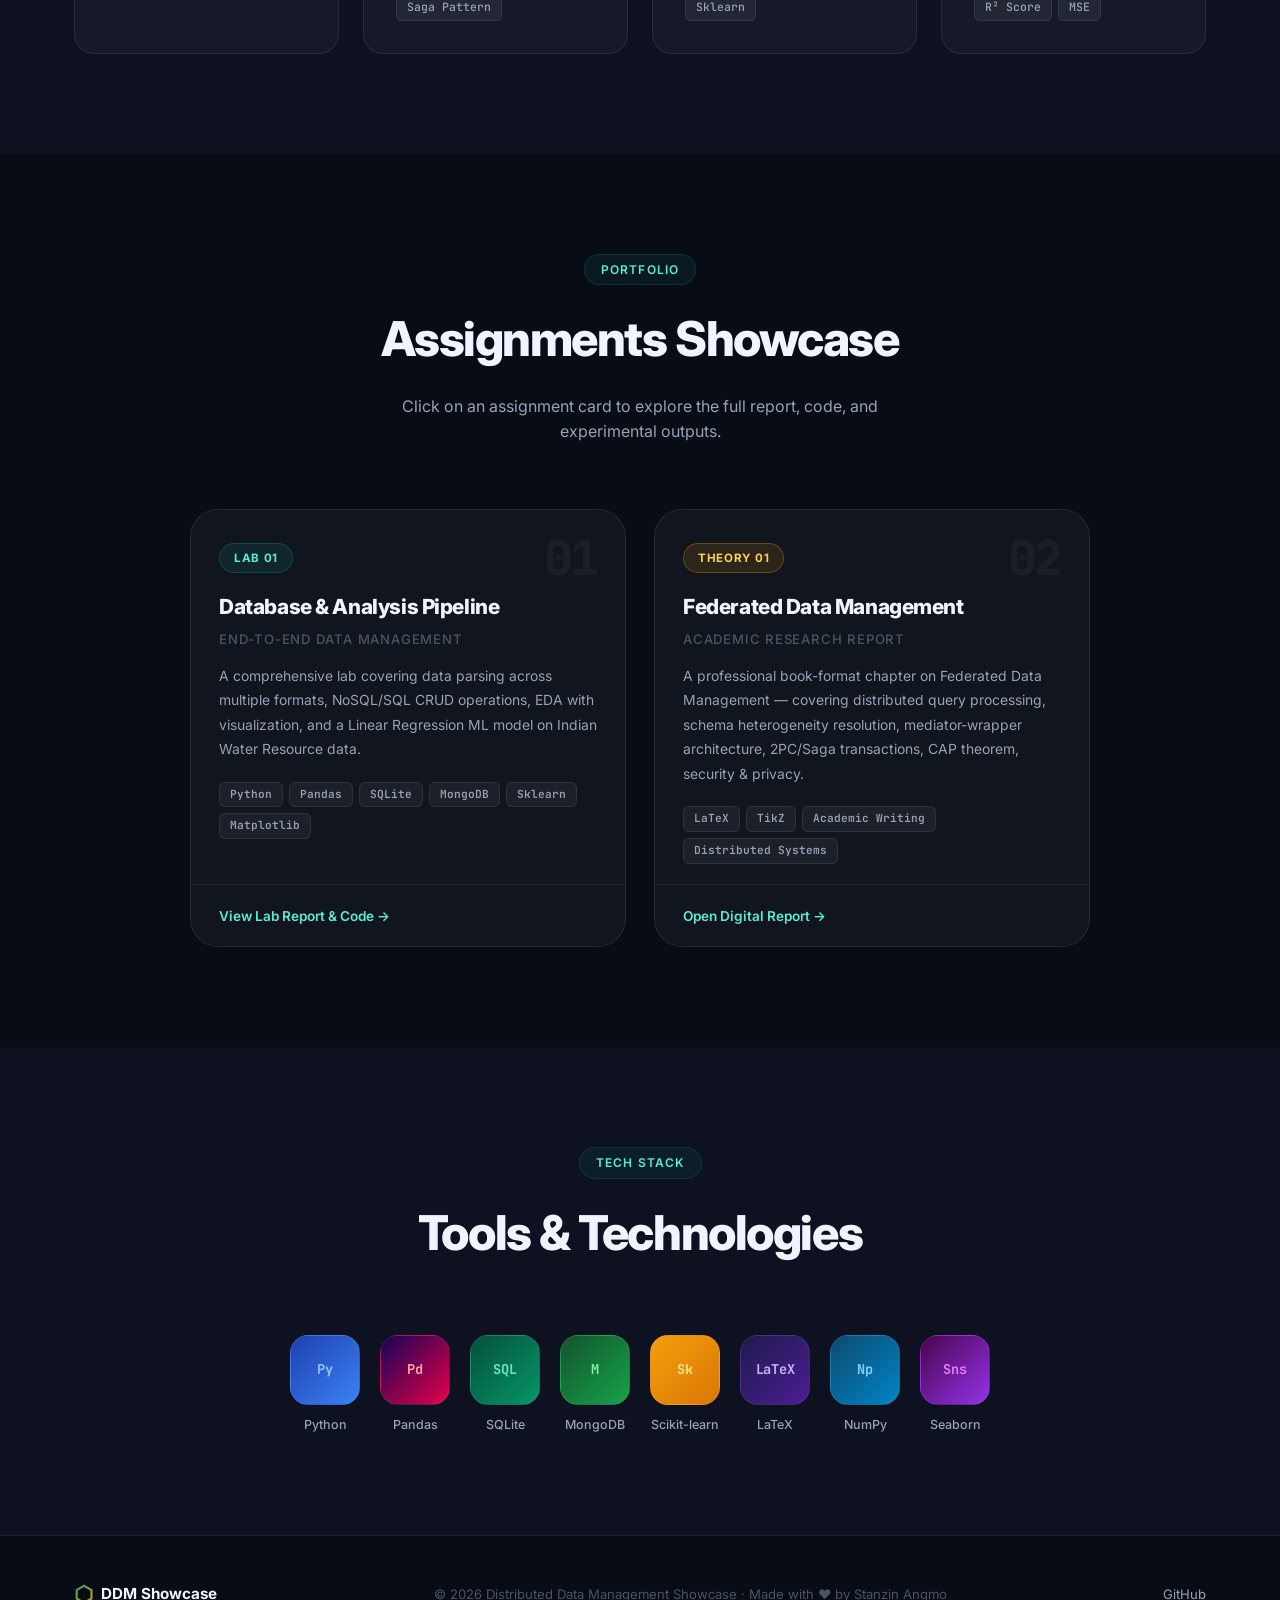
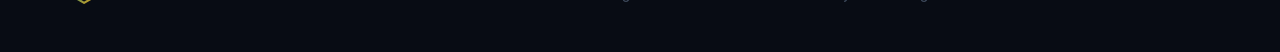
==== commit 7dd17b97: "Update: Teal theme, screenshots, and translation system (8 languages)" ====
--- a/index.html
+++ b/index.html
@@ -1,10 +1,10 @@
 <!DOCTYPE html>
-<html lang="en">
+<html lang="en" dir="ltr">
 <head>
   <meta charset="UTF-8" />
   <meta name="viewport" content="width=device-width, initial-scale=1.0" />
   <title>Distributed Data Management | Showcase</title>
-  <meta name="description" content="A premium showcase of Distributed Data Management course assignments by Stanzin Angmo — covering data engineering, federated systems, and ML pipelines." />
+  <meta name="description" content="A premium showcase of Distributed Data Management course assignments by Stanzin Angmo." />
   <link rel="preconnect" href="https://fonts.googleapis.com" />
   <link rel="preconnect" href="https://fonts.gstatic.com" crossorigin />
   <link href="https://fonts.googleapis.com/css2?family=Inter:wght@300;400;500;600;700;800;900&family=JetBrains+Mono:wght@400;500;600&display=swap" rel="stylesheet" />
@@ -20,18 +20,39 @@
         <span>DDM</span>
       </a>
       <ul class="nav-links" id="navLinks">
-        <li><a href="#home" class="nav-link active">Home</a></li>
-        <li><a href="#about" class="nav-link">About</a></li>
-        <li><a href="#assignments" class="nav-link">Assignments</a></li>
-        <li><a href="#skills" class="nav-link">Skills</a></li>
+        <li><a href="#home"        class="nav-link active" data-i18n="nav_home">Home</a></li>
+        <li><a href="#about"       class="nav-link"        data-i18n="nav_about">About</a></li>
+        <li><a href="#assignments" class="nav-link"        data-i18n="nav_assignments">Assignments</a></li>
+        <li><a href="#skills"      class="nav-link"        data-i18n="nav_skills">Skills</a></li>
       </ul>
+
+      <!-- Language Selector -->
+      <div class="lang-selector">
+        <button class="lang-btn" id="langBtn" aria-label="Choose Language">
+          <svg width="16" height="16" fill="none" stroke="currentColor" stroke-width="2" viewBox="0 0 24 24"><circle cx="12" cy="12" r="10"/><path d="M2 12h20M12 2a15.3 15.3 0 010 20M12 2a15.3 15.3 0 000 20"/></svg>
+          <span id="langLabel">EN</span>
+          <svg width="12" height="12" fill="none" stroke="currentColor" stroke-width="2.5" viewBox="0 0 24 24"><polyline points="6 9 12 15 18 9"/></svg>
+        </button>
+        <div class="lang-dropdown" id="langDropdown">
+          <button class="lang-option active" data-lang="en"><span class="lang-flag">🌐</span><span class="lang-native">English</span><span class="lang-en">Default</span></button>
+          <div class="lang-divider"></div>
+          <button class="lang-option" data-lang="hi"><span class="lang-flag">🇮🇳</span><span class="lang-native">हिंदी</span><span class="lang-en">Hindi</span></button>
+          <button class="lang-option" data-lang="kn"><span class="lang-flag">🇮🇳</span><span class="lang-native">ಕನ್ನಡ</span><span class="lang-en">Kannada</span></button>
+          <button class="lang-option" data-lang="lad"><span class="lang-flag">🏔️</span><span class="lang-native">ལ་དྭགས</span><span class="lang-en">Ladakhi</span></button>
+          <button class="lang-option" data-lang="ml"><span class="lang-flag">🇮🇳</span><span class="lang-native">മലയാളം</span><span class="lang-en">Malayalam</span></button>
+          <button class="lang-option" data-lang="gu"><span class="lang-flag">🇮🇳</span><span class="lang-native">ગુજરાતી</span><span class="lang-en">Gujarati</span></button>
+          <button class="lang-option" data-lang="bn"><span class="lang-flag">🇮🇳</span><span class="lang-native">বাংলা</span><span class="lang-en">Bengali</span></button>
+          <button class="lang-option" data-lang="ur"><span class="lang-flag">🌙</span><span class="lang-native">اردو</span><span class="lang-en">Urdu</span></button>
+        </div>
+      </div>
+
       <button class="hamburger" id="hamburger" aria-label="Toggle menu">
         <span></span><span></span><span></span>
       </button>
     </div>
   </nav>
 
-  <!-- ── Hero Section ── -->
+  <!-- ── Hero ── -->
   <section class="hero" id="home">
     <div class="hero-bg">
       <div class="grid-lines"></div>
@@ -42,203 +63,138 @@
     <div class="hero-content">
       <div class="hero-badge">
         <span class="badge-dot"></span>
-        M.Tech · Distributed Systems · 2026
+        <span data-i18n="hero_badge">M.Tech · Distributed Systems · 2026</span>
       </div>
       <h1 class="hero-title">
-        Distributed<br/>
-        <span class="gradient-text">Data Management</span>
+        <span data-i18n="hero_title_1">Distributed</span><br/>
+        <span class="gradient-text" data-i18n="hero_title_2">Data Management</span>
       </h1>
-      <p class="hero-subtitle">
-        An interactive showcase of data parsing, distributed databases,<br/>
-        exploratory analysis pipelines, and federated data architecture.
+      <p class="hero-subtitle" data-i18n="hero_subtitle">
+        An interactive showcase of data parsing, distributed databases, exploratory analysis pipelines, and federated data architecture.
       </p>
       <div class="hero-actions">
         <a href="#assignments" class="btn btn-primary" id="exploreBtn">
-          <span>Explore Assignments</span>
+          <span data-i18n="btn_explore">Explore Assignments</span>
           <svg width="16" height="16" viewBox="0 0 24 24" fill="none" stroke="currentColor" stroke-width="2"><path d="M5 12h14M12 5l7 7-7 7"/></svg>
         </a>
-        <a href="https://github.com" target="_blank" class="btn btn-ghost" id="githubBtn">
+        <a href="https://github.com/Angmoangmo/DDM_Showcase" target="_blank" class="btn btn-ghost">
           <svg width="18" height="18" viewBox="0 0 24 24" fill="currentColor"><path d="M12 0C5.37 0 0 5.37 0 12c0 5.31 3.435 9.795 8.205 11.385.6.105.825-.255.825-.57 0-.285-.015-1.23-.015-2.235-3.015.555-3.795-.735-4.035-1.41-.135-.345-.72-1.41-1.23-1.695-.42-.225-1.02-.78-.015-.795.945-.015 1.62.87 1.845 1.23 1.08 1.815 2.805 1.305 3.495.99.105-.78.42-1.305.765-1.605-2.67-.3-5.46-1.335-5.46-5.925 0-1.305.465-2.385 1.23-3.225-.12-.3-.54-1.53.12-3.18 0 0 1.005-.315 3.3 1.23.96-.27 1.98-.405 3-.405s2.04.135 3 .405c2.295-1.56 3.3-1.23 3.3-1.23.66 1.65.24 2.88.12 3.18.765.84 1.23 1.905 1.23 3.225 0 4.605-2.805 5.625-5.475 5.925.435.375.81 1.095.81 2.22 0 1.605-.015 2.895-.015 3.3 0 .315.225.69.825.57A12.02 12.02 0 0024 12c0-6.63-5.37-12-12-12z"/></svg>
-          View on GitHub
+          <span data-i18n="btn_github">View on GitHub</span>
         </a>
       </div>
       <div class="hero-stats">
-        <div class="stat-item">
-          <span class="stat-number">2</span>
-          <span class="stat-label">Assignments</span>
-        </div>
+        <div class="stat-item"><span class="stat-number">2</span><span class="stat-label" data-i18n="stat_label_1">Assignments</span></div>
         <div class="stat-divider"></div>
-        <div class="stat-item">
-          <span class="stat-number">12+</span>
-          <span class="stat-label">Experiments</span>
-        </div>
+        <div class="stat-item"><span class="stat-number">12+</span><span class="stat-label" data-i18n="stat_label_2">Experiments</span></div>
         <div class="stat-divider"></div>
-        <div class="stat-item">
-          <span class="stat-number">5+</span>
-          <span class="stat-label">Technologies</span>
-        </div>
-      </div>
-    </div>
-    <div class="scroll-indicator">
-      <div class="scroll-arrow"></div>
-    </div>
-  </section>
-
-  <!-- ── About / Course Overview ── -->
+        <div class="stat-item"><span class="stat-number">5+</span><span class="stat-label" data-i18n="stat_label_3">Technologies</span></div>
+      </div>
+    </div>
+    <div class="scroll-indicator"><div class="scroll-arrow"></div></div>
+  </section>
+
+  <!-- ── About ── -->
   <section class="about" id="about">
     <div class="container">
       <div class="section-header">
-        <span class="section-tag">Course Overview</span>
-        <h2 class="section-title">What I Learned</h2>
-        <p class="section-desc">A deep dive into managing data at scale — from raw ingestion to distributed intelligence.</p>
+        <span class="section-tag" data-i18n="about_tag">Course Overview</span>
+        <h2 class="section-title" data-i18n="about_title">What I Learned</h2>
+        <p class="section-desc" data-i18n="about_desc">A deep dive into managing data at scale — from raw ingestion to distributed intelligence.</p>
       </div>
       <div class="about-grid">
         <div class="about-card" data-animate>
-          <div class="about-icon" style="background: linear-gradient(135deg,#6366f1,#8b5cf6);">
+          <div class="about-icon" style="background:linear-gradient(135deg,#6366f1,#8b5cf6);">
             <svg width="28" height="28" fill="none" stroke="white" stroke-width="2" viewBox="0 0 24 24"><rect x="2" y="3" width="20" height="14" rx="2"/><path d="M8 21h8M12 17v4"/></svg>
           </div>
-          <h3>Data Engineering</h3>
-          <p>Mastering heterogeneous data ingestion — CSV, JSON, XML, binary formats, HTML scraping, and SQL/NoSQL CRUD operations with Python.</p>
-          <div class="about-tags">
-            <span>Pandas</span><span>SQLite</span><span>MongoDB</span>
-          </div>
-        </div>
-        <div class="about-card" data-animate>
-          <div class="about-icon" style="background: linear-gradient(135deg,#06b6d4,#0891b2);">
-            <svg width="28" height="28" fill="none" stroke="white" stroke-width="2" viewBox="0 0 24 24"><circle cx="12" cy="12" r="3"/><path d="M12 1v4M12 19v4M4.22 4.22l2.83 2.83M16.95 16.95l2.83 2.83M1 12h4M19 12h4M4.22 19.78l2.83-2.83M16.95 7.05l2.83-2.83"/></svg>
-          </div>
-          <h3>Federated Architecture</h3>
-          <p>Understanding distributed query processing, schema heterogeneity, mediator-wrapper patterns, and CAP theorem tradeoffs in modern data systems.</p>
-          <div class="about-tags">
-            <span>2PC Protocol</span><span>MVCC</span><span>Saga Pattern</span>
-          </div>
-        </div>
-        <div class="about-card" data-animate>
-          <div class="about-icon" style="background: linear-gradient(135deg,#f59e0b,#d97706);">
+          <h3 data-i18n="about_card1_title">Data Engineering</h3>
+          <p data-i18n="about_card1_desc">Mastering heterogeneous data ingestion — CSV, JSON, XML, binary formats, HTML scraping, and SQL/NoSQL CRUD operations with Python.</p>
+          <div class="about-tags"><span>Pandas</span><span>SQLite</span><span>MongoDB</span></div>
+        </div>
+        <div class="about-card" data-animate>
+          <div class="about-icon" style="background:linear-gradient(135deg,#0d9488,#0f766e);">
+            <svg width="28" height="28" fill="none" stroke="white" stroke-width="2" viewBox="0 0 24 24"><circle cx="12" cy="12" r="3"/><path d="M12 1v4M12 19v4M4.22 4.22l2.83 2.83M16.95 16.95l2.83 2.83M1 12h4M19 12h4"/></svg>
+          </div>
+          <h3 data-i18n="about_card2_title">Federated Architecture</h3>
+          <p data-i18n="about_card2_desc">Understanding distributed query processing, schema heterogeneity, mediator-wrapper patterns, and CAP theorem tradeoffs.</p>
+          <div class="about-tags"><span>2PC Protocol</span><span>MVCC</span><span>Saga Pattern</span></div>
+        </div>
+        <div class="about-card" data-animate>
+          <div class="about-icon" style="background:linear-gradient(135deg,#f59e0b,#d97706);">
             <svg width="28" height="28" fill="none" stroke="white" stroke-width="2" viewBox="0 0 24 24"><polyline points="22 12 18 12 15 21 9 3 6 12 2 12"/></svg>
           </div>
-          <h3>Exploratory Analysis</h3>
-          <p>Pre-processing pipelines with feature engineering, outlier detection, correlation heatmaps, and statistical analysis on real-world Indian water resource data.</p>
-          <div class="about-tags">
-            <span>NumPy</span><span>Seaborn</span><span>Sklearn</span>
-          </div>
-        </div>
-        <div class="about-card" data-animate>
-          <div class="about-icon" style="background: linear-gradient(135deg,#10b981,#059669);">
+          <h3 data-i18n="about_card3_title">Exploratory Analysis</h3>
+          <p data-i18n="about_card3_desc">Pre-processing pipelines with feature engineering, outlier detection, correlation heatmaps on Indian water resource data.</p>
+          <div class="about-tags"><span>NumPy</span><span>Seaborn</span><span>Sklearn</span></div>
+        </div>
+        <div class="about-card" data-animate>
+          <div class="about-icon" style="background:linear-gradient(135deg,#10b981,#059669);">
             <svg width="28" height="28" fill="none" stroke="white" stroke-width="2" viewBox="0 0 24 24"><path d="M9.5 2A2.5 2.5 0 0112 4.5v15a2.5 2.5 0 01-4.96.44 2.5 2.5 0 01-2.96-3.08 3 3 0 01-.34-5.58 2.5 2.5 0 013.32-3.97A2.5 2.5 0 019.5 2"/><path d="M14.5 2A2.5 2.5 0 0112 4.5v15a2.5 2.5 0 004.96.44 2.5 2.5 0 002.96-3.08 3 3 0 00.34-5.58 2.5 2.5 0 00-3.32-3.97A2.5 2.5 0 0014.5 2"/></svg>
           </div>
-          <h3>Machine Learning</h3>
-          <p>Applying Linear Regression for predictive modeling with StandardScaler, train-test splits, and performance metrics (MSE, R² Score) on water-resource datasets.</p>
-          <div class="about-tags">
-            <span>LinearRegression</span><span>R² Score</span><span>MSE</span>
-          </div>
-        </div>
-      </div>
-    </div>
-  </section>
-
-  <!-- ── Assignments Section ── -->
+          <h3 data-i18n="about_card4_title">Machine Learning</h3>
+          <p data-i18n="about_card4_desc">Applying Linear Regression for predictive modeling with StandardScaler, train-test splits, and performance metrics (MSE, R²).</p>
+          <div class="about-tags"><span>LinearRegression</span><span>R² Score</span><span>MSE</span></div>
+        </div>
+      </div>
+    </div>
+  </section>
+
+  <!-- ── Assignments ── -->
   <section class="assignments" id="assignments">
     <div class="container">
       <div class="section-header">
-        <span class="section-tag">Portfolio</span>
-        <h2 class="section-title">Assignments Showcase</h2>
-        <p class="section-desc">Click on an assignment card to explore the full report, code, and experimental outputs.</p>
+        <span class="section-tag" data-i18n="assign_tag">Portfolio</span>
+        <h2 class="section-title" data-i18n="assign_title">Assignments Showcase</h2>
+        <p class="section-desc" data-i18n="assign_desc">Click on an assignment card to explore the full report, code, and experimental outputs.</p>
       </div>
       <div class="assignment-grid">
-
-        <!-- Lab 1 Card -->
         <a href="lab1.html" class="assignment-card" id="lab1Card">
           <div class="card-glow"></div>
           <div class="card-header">
-            <div class="card-badge lab">Lab 01</div>
+            <div class="card-badge lab" data-i18n="card1_badge">Lab 01</div>
             <div class="card-number">01</div>
           </div>
           <div class="card-body">
-            <h3 class="card-title">Database &amp; Analysis Pipeline</h3>
-            <p class="card-subtitle">End-to-End Data Management</p>
-            <p class="card-desc">A comprehensive lab covering data parsing across multiple formats (CSV, XML, HTML, binary), NoSQL/SQL CRUD operations, EDA with visualization, and a Linear Regression ML model on Indian Water Resource data.</p>
-            <div class="card-tech">
-              <span>Python</span>
-              <span>Pandas</span>
-              <span>SQLite</span>
-              <span>MongoDB</span>
-              <span>Sklearn</span>
-              <span>Matplotlib</span>
-            </div>
-          </div>
-          <div class="card-footer">
-            <span class="card-link">View Lab Report &amp; Code →</span>
-          </div>
-        </a>
-
-        <!-- Theory 1 Card -->
+            <h3 class="card-title" data-i18n="card1_title">Database &amp; Analysis Pipeline</h3>
+            <p class="card-subtitle" data-i18n="card1_sub">End-to-End Data Management</p>
+            <p class="card-desc" data-i18n="card1_desc">A comprehensive lab covering data parsing across multiple formats, NoSQL/SQL CRUD, EDA with visualization, and a Linear Regression ML model on Indian Water Resource data.</p>
+            <div class="card-tech"><span>Python</span><span>Pandas</span><span>SQLite</span><span>MongoDB</span><span>Sklearn</span><span>Matplotlib</span></div>
+          </div>
+          <div class="card-footer"><span class="card-link" data-i18n="card1_link">View Lab Report &amp; Code →</span></div>
+        </a>
         <a href="theory1.html" class="assignment-card" id="theory1Card">
           <div class="card-glow"></div>
           <div class="card-header">
-            <div class="card-badge theory">Theory 01</div>
+            <div class="card-badge theory" data-i18n="card2_badge">Theory 01</div>
             <div class="card-number">02</div>
           </div>
           <div class="card-body">
-            <h3 class="card-title">Federated Data Management</h3>
-            <p class="card-subtitle">Academic Research Report</p>
-            <p class="card-desc">A professional book-format chapter on Federated Data Management — covering distributed query processing, schema heterogeneity resolution, mediator-wrapper architecture, 2PC/Saga transactions, CAP theorem, security &amp; privacy, with real-world case studies.</p>
-            <div class="card-tech">
-              <span>LaTeX</span>
-              <span>TikZ</span>
-              <span>Academic Writing</span>
-              <span>Distributed Systems</span>
-            </div>
-          </div>
-          <div class="card-footer">
-            <span class="card-link">Open Digital Report →</span>
-          </div>
-        </a>
-
-      </div>
-    </div>
-  </section>
-
-  <!-- ── Skills Section ── -->
+            <h3 class="card-title" data-i18n="card2_title">Federated Data Management</h3>
+            <p class="card-subtitle" data-i18n="card2_sub">Academic Research Report</p>
+            <p class="card-desc" data-i18n="card2_desc">A professional book-format chapter covering distributed query processing, schema heterogeneity resolution, mediator-wrapper architecture, 2PC/Saga transactions, CAP theorem, security &amp; real-world case studies.</p>
+            <div class="card-tech"><span>LaTeX</span><span>TikZ</span><span>Academic Writing</span><span>Distributed Systems</span></div>
+          </div>
+          <div class="card-footer"><span class="card-link" data-i18n="card2_link">Open Digital Report →</span></div>
+        </a>
+      </div>
+    </div>
+  </section>
+
+  <!-- ── Skills ── -->
   <section class="skills" id="skills">
     <div class="container">
       <div class="section-header">
-        <span class="section-tag">Tech Stack</span>
-        <h2 class="section-title">Tools &amp; Technologies</h2>
+        <span class="section-tag" data-i18n="skills_tag">Tech Stack</span>
+        <h2 class="section-title" data-i18n="skills_title">Tools &amp; Technologies</h2>
       </div>
       <div class="skills-grid">
-        <div class="skill-item" data-animate>
-          <div class="skill-icon python">Py</div>
-          <span>Python</span>
-        </div>
-        <div class="skill-item" data-animate>
-          <div class="skill-icon pandas">Pd</div>
-          <span>Pandas</span>
-        </div>
-        <div class="skill-item" data-animate>
-          <div class="skill-icon sql">SQL</div>
-          <span>SQLite</span>
-        </div>
-        <div class="skill-item" data-animate>
-          <div class="skill-icon mongo">M</div>
-          <span>MongoDB</span>
-        </div>
-        <div class="skill-item" data-animate>
-          <div class="skill-icon sklearn">Sk</div>
-          <span>Scikit-learn</span>
-        </div>
-        <div class="skill-item" data-animate>
-          <div class="skill-icon latex">LaTeX</div>
-          <span>LaTeX</span>
-        </div>
-        <div class="skill-item" data-animate>
-          <div class="skill-icon np">Np</div>
-          <span>NumPy</span>
-        </div>
-        <div class="skill-item" data-animate>
-          <div class="skill-icon sns">Sns</div>
-          <span>Seaborn</span>
-        </div>
+        <div class="skill-item" data-animate><div class="skill-icon python">Py</div><span>Python</span></div>
+        <div class="skill-item" data-animate><div class="skill-icon pandas">Pd</div><span>Pandas</span></div>
+        <div class="skill-item" data-animate><div class="skill-icon sql">SQL</div><span>SQLite</span></div>
+        <div class="skill-item" data-animate><div class="skill-icon mongo">M</div><span>MongoDB</span></div>
+        <div class="skill-item" data-animate><div class="skill-icon sklearn">Sk</div><span>Scikit-learn</span></div>
+        <div class="skill-item" data-animate><div class="skill-icon latex">LaTeX</div><span>LaTeX</span></div>
+        <div class="skill-item" data-animate><div class="skill-icon np">Np</div><span>NumPy</span></div>
+        <div class="skill-item" data-animate><div class="skill-icon sns">Sns</div><span>Seaborn</span></div>
       </div>
     </div>
   </section>
@@ -247,14 +203,9 @@
   <footer class="footer">
     <div class="container">
       <div class="footer-inner">
-        <div class="footer-brand">
-          <span class="logo-icon">⬡</span>
-          <span>DDM Showcase</span>
-        </div>
-        <p class="footer-copy">© 2026 Distributed Data Management Showcase · Made with ❤️ by <strong>Stanzin Angmo</strong></p>
-        <div class="footer-links">
-          <a href="https://github.com" target="_blank">GitHub</a>
-        </div>
+        <div class="footer-brand"><span class="logo-icon">⬡</span><span>DDM Showcase</span></div>
+        <p class="footer-copy" data-i18n="footer_txt">© 2026 Distributed Data Management Showcase · Made with ❤️ by Stanzin Angmo</p>
+        <div class="footer-links"><a href="https://github.com/Angmoangmo/DDM_Showcase" target="_blank">GitHub</a></div>
       </div>
     </div>
   </footer>
--- a/style.css
+++ b/style.css
@@ -1,13 +1,9 @@
 /* ─────────────────────────────────────────
    DDM Showcase — Global Styles
-   Dark-mode, glassmorphism, premium design
+   Color: Teal + Amber (Standard & Professional)
 ───────────────────────────────────────── */
 
-*, *::before, *::after {
-  box-sizing: border-box;
-  margin: 0;
-  padding: 0;
-}
+*, *::before, *::after { box-sizing: border-box; margin: 0; padding: 0; }
 
 :root {
   --bg-primary:    #080c14;
@@ -15,17 +11,17 @@
   --bg-card:       rgba(255,255,255,0.04);
   --bg-card-hover: rgba(255,255,255,0.08);
   --border:        rgba(255,255,255,0.08);
-  --border-hover:  rgba(99,102,241,0.5);
+  --border-hover:  rgba(13,148,136,0.5);
   --text-primary:  #f0f4ff;
   --text-secondary:#94a3b8;
   --text-muted:    #475569;
-  --accent-1:      #6366f1;
-  --accent-2:      #8b5cf6;
-  --accent-3:      #06b6d4;
-  --accent-lab:    #6366f1;
-  --accent-theory: #06b6d4;
-  --glow-1:        rgba(99,102,241,0.15);
-  --glow-2:        rgba(139,92,246,0.1);
+  --accent-1:      #0d9488;   /* teal-600 */
+  --accent-2:      #0f766e;   /* teal-700 */
+  --accent-3:      #f59e0b;   /* amber-400 */
+  --accent-lab:    #0d9488;
+  --accent-theory: #f59e0b;
+  --glow-1:        rgba(13,148,136,0.18);
+  --glow-2:        rgba(15,118,110,0.1);
   --radius-md:     12px;
   --radius-lg:     20px;
   --radius-xl:     28px;
@@ -33,547 +29,142 @@
 }
 
 html { scroll-behavior: smooth; }
-
-body {
-  font-family: 'Inter', sans-serif;
-  background: var(--bg-primary);
-  color: var(--text-primary);
-  line-height: 1.6;
-  overflow-x: hidden;
-}
-
+body { font-family: 'Inter', sans-serif; background: var(--bg-primary); color: var(--text-primary); line-height: 1.6; overflow-x: hidden; }
+[dir="rtl"] { font-family: 'Inter', 'Segoe UI', Tahoma, sans-serif; }
 a { text-decoration: none; color: inherit; }
 ul { list-style: none; }
 
-.container {
-  max-width: 1180px;
-  margin: 0 auto;
-  padding: 0 24px;
-}
-
-/* ── Scrollbar ── */
+.container { max-width: 1180px; margin: 0 auto; padding: 0 24px; }
 ::-webkit-scrollbar { width: 6px; }
 ::-webkit-scrollbar-track { background: var(--bg-primary); }
 ::-webkit-scrollbar-thumb { background: var(--accent-1); border-radius: 999px; }
 
-/* ───────────────── NAVBAR ───────────────── */
-.navbar {
-  position: fixed;
-  top: 0; left: 0; right: 0;
-  z-index: 100;
-  padding: 16px 0;
-  transition: all var(--transition);
-}
-.navbar.scrolled {
-  background: rgba(8,12,20,0.85);
-  backdrop-filter: blur(20px);
-  border-bottom: 1px solid var(--border);
-  padding: 12px 0;
-}
-.nav-inner {
-  max-width: 1180px;
-  margin: 0 auto;
-  padding: 0 24px;
-  display: flex;
-  align-items: center;
-  justify-content: space-between;
-}
-.nav-logo {
-  display: flex;
-  align-items: center;
-  gap: 8px;
-  font-weight: 800;
-  font-size: 1.1rem;
-  letter-spacing: -0.02em;
-  color: var(--text-primary);
-}
-.logo-icon {
-  font-size: 1.4rem;
-  background: linear-gradient(135deg, var(--accent-1), var(--accent-3));
-  -webkit-background-clip: text;
-  -webkit-text-fill-color: transparent;
-}
-.nav-links {
-  display: flex;
-  align-items: center;
-  gap: 4px;
-}
-.nav-link {
-  padding: 8px 16px;
-  border-radius: 8px;
-  font-size: 0.9rem;
-  font-weight: 500;
-  color: var(--text-secondary);
-  transition: all var(--transition);
-}
-.nav-link:hover, .nav-link.active {
-  color: var(--text-primary);
-  background: rgba(99,102,241,0.1);
-}
-.hamburger {
-  display: none;
-  flex-direction: column;
-  gap: 5px;
-  background: none;
-  border: none;
-  cursor: pointer;
-  padding: 4px;
-}
-.hamburger span {
-  display: block;
-  width: 24px;
-  height: 2px;
-  background: var(--text-primary);
-  border-radius: 2px;
-  transition: all var(--transition);
-}
-
-/* ───────────────── HERO ───────────────── */
-.hero {
-  min-height: 100vh;
-  display: flex;
-  align-items: center;
-  justify-content: center;
-  position: relative;
-  overflow: hidden;
-  padding: 100px 24px 60px;
-}
-.hero-bg {
-  position: absolute;
-  inset: 0;
-  pointer-events: none;
-}
-.grid-lines {
-  position: absolute;
-  inset: 0;
-  background-image:
-    linear-gradient(rgba(99,102,241,0.05) 1px, transparent 1px),
-    linear-gradient(90deg, rgba(99,102,241,0.05) 1px, transparent 1px);
-  background-size: 60px 60px;
-  mask-image: radial-gradient(ellipse 80% 80% at 50% 50%, black, transparent);
-}
-.orb {
-  position: absolute;
-  border-radius: 50%;
-  filter: blur(80px);
-  animation: float 8s ease-in-out infinite;
-}
-.orb-1 {
-  width: 600px; height: 600px;
-  background: radial-gradient(circle, rgba(99,102,241,0.18), transparent 70%);
-  top: -150px; left: -100px;
-  animation-delay: 0s;
-}
-.orb-2 {
-  width: 400px; height: 400px;
-  background: radial-gradient(circle, rgba(6,182,212,0.12), transparent 70%);
-  bottom: -100px; right: -50px;
-  animation-delay: -3s;
-}
-.orb-3 {
-  width: 300px; height: 300px;
-  background: radial-gradient(circle, rgba(139,92,246,0.1), transparent 70%);
-  top: 40%; right: 20%;
-  animation-delay: -6s;
-}
-@keyframes float {
-  0%, 100% { transform: translateY(0) scale(1); }
-  50% { transform: translateY(-30px) scale(1.05); }
-}
-.hero-content {
-  position: relative;
-  text-align: center;
-  max-width: 800px;
-}
-.hero-badge {
-  display: inline-flex;
-  align-items: center;
-  gap: 8px;
-  background: rgba(99,102,241,0.1);
-  border: 1px solid rgba(99,102,241,0.25);
-  border-radius: 999px;
-  padding: 6px 18px;
-  font-size: 0.8rem;
-  font-weight: 500;
-  color: #a5b4fc;
-  margin-bottom: 28px;
-  letter-spacing: 0.03em;
-}
-.badge-dot {
-  width: 7px; height: 7px;
-  border-radius: 50%;
-  background: #6366f1;
-  animation: pulse 2s ease-in-out infinite;
-}
-@keyframes pulse {
-  0%, 100% { opacity: 1; transform: scale(1); }
-  50% { opacity: 0.6; transform: scale(0.85); }
-}
-.hero-title {
-  font-size: clamp(3rem, 8vw, 6rem);
-  font-weight: 900;
-  line-height: 1.05;
-  letter-spacing: -0.04em;
-  margin-bottom: 24px;
-}
-.gradient-text {
-  background: linear-gradient(135deg, #6366f1 0%, #8b5cf6 40%, #06b6d4 100%);
-  -webkit-background-clip: text;
-  -webkit-text-fill-color: transparent;
-  background-clip: text;
-}
-.hero-subtitle {
-  font-size: 1.1rem;
-  color: var(--text-secondary);
-  margin-bottom: 40px;
-  line-height: 1.7;
-}
-.hero-actions {
-  display: flex;
-  align-items: center;
-  justify-content: center;
-  gap: 16px;
-  flex-wrap: wrap;
-  margin-bottom: 60px;
-}
-.btn {
-  display: inline-flex;
-  align-items: center;
-  gap: 8px;
-  padding: 14px 28px;
-  border-radius: 12px;
-  font-weight: 600;
-  font-size: 0.95rem;
-  transition: all var(--transition);
-  cursor: pointer;
-}
-.btn-primary {
-  background: linear-gradient(135deg, var(--accent-1), var(--accent-2));
-  color: white;
-  box-shadow: 0 0 30px rgba(99,102,241,0.35);
-}
-.btn-primary:hover {
-  transform: translateY(-2px);
-  box-shadow: 0 0 45px rgba(99,102,241,0.5);
-}
-.btn-ghost {
-  background: var(--bg-card);
-  color: var(--text-primary);
-  border: 1px solid var(--border);
-  backdrop-filter: blur(10px);
-}
-.btn-ghost:hover {
-  border-color: var(--border-hover);
-  background: var(--bg-card-hover);
-  transform: translateY(-2px);
-}
-.hero-stats {
-  display: flex;
-  align-items: center;
-  justify-content: center;
-  gap: 0;
-  background: rgba(255,255,255,0.03);
-  border: 1px solid var(--border);
-  border-radius: var(--radius-lg);
-  padding: 20px 40px;
-  backdrop-filter: blur(10px);
-  display: inline-flex;
-}
-.stat-item {
-  text-align: center;
-  padding: 0 28px;
-}
-.stat-number {
-  display: block;
-  font-size: 2rem;
-  font-weight: 800;
-  letter-spacing: -0.03em;
-  background: linear-gradient(135deg, var(--accent-1), var(--accent-3));
-  -webkit-background-clip: text;
-  -webkit-text-fill-color: transparent;
-}
-.stat-label {
-  font-size: 0.78rem;
-  color: var(--text-muted);
-  font-weight: 500;
-  text-transform: uppercase;
-  letter-spacing: 0.08em;
-}
-.stat-divider {
-  width: 1px;
-  height: 40px;
-  background: var(--border);
-}
-.scroll-indicator {
-  position: absolute;
-  bottom: 32px;
-  left: 50%;
-  transform: translateX(-50%);
-}
-.scroll-arrow {
-  width: 24px; height: 24px;
-  border-right: 2px solid var(--text-muted);
-  border-bottom: 2px solid var(--text-muted);
-  transform: rotate(45deg);
-  animation: bounce 2s ease-in-out infinite;
-}
-@keyframes bounce {
-  0%, 100% { transform: rotate(45deg) translateY(0); }
-  50% { transform: rotate(45deg) translateY(6px); }
-}
-
-/* ───────────────── SECTION COMMON ───────────────── */
+/* ── NAVBAR ── */
+.navbar { position: fixed; top: 0; left: 0; right: 0; z-index: 100; padding: 16px 0; transition: all var(--transition); }
+.navbar.scrolled { background: rgba(8,12,20,0.88); backdrop-filter: blur(20px); border-bottom: 1px solid var(--border); padding: 12px 0; }
+.nav-inner { max-width: 1180px; margin: 0 auto; padding: 0 24px; display: flex; align-items: center; justify-content: space-between; gap: 12px; }
+.nav-logo { display: flex; align-items: center; gap: 8px; font-weight: 800; font-size: 1.1rem; letter-spacing: -0.02em; color: var(--text-primary); }
+.logo-icon { font-size: 1.4rem; background: linear-gradient(135deg, var(--accent-1), var(--accent-3)); -webkit-background-clip: text; -webkit-text-fill-color: transparent; }
+.nav-links { display: flex; align-items: center; gap: 4px; }
+.nav-link { padding: 8px 14px; border-radius: 8px; font-size: 0.88rem; font-weight: 500; color: var(--text-secondary); transition: all var(--transition); }
+.nav-link:hover, .nav-link.active { color: var(--text-primary); background: rgba(13,148,136,0.12); }
+.hamburger { display: none; flex-direction: column; gap: 5px; background: none; border: none; cursor: pointer; padding: 4px; }
+.hamburger span { display: block; width: 24px; height: 2px; background: var(--text-primary); border-radius: 2px; transition: all var(--transition); }
+
+/* ── LANGUAGE SELECTOR ── */
+.lang-selector { position: relative; }
+.lang-btn {
+  display: flex; align-items: center; gap: 7px;
+  background: rgba(13,148,136,0.1); border: 1px solid rgba(13,148,136,0.3);
+  color: var(--text-primary); border-radius: 10px; padding: 8px 13px;
+  font-size: 0.82rem; font-weight: 600; cursor: pointer; transition: all var(--transition);
+  white-space: nowrap;
+}
+.lang-btn:hover { background: rgba(13,148,136,0.2); border-color: rgba(13,148,136,0.5); }
+.lang-btn svg { flex-shrink: 0; color: #2dd4bf; }
+.lang-dropdown {
+  position: absolute; top: calc(100% + 10px); right: 0;
+  background: rgba(8,12,20,0.97); border: 1px solid var(--border);
+  border-radius: var(--radius-lg); min-width: 200px; overflow: hidden;
+  box-shadow: 0 20px 60px rgba(0,0,0,0.5); backdrop-filter: blur(20px);
+  display: none; z-index: 200;
+}
+[dir="rtl"] .lang-dropdown { right: auto; left: 0; }
+.lang-dropdown.open { display: block; animation: dropIn 0.2s ease; }
+@keyframes dropIn { from { opacity:0; transform: translateY(-8px); } to { opacity:1; transform: translateY(0); } }
+.lang-option {
+  display: flex; align-items: center; gap: 10px;
+  width: 100%; padding: 11px 18px; background: none; border: none;
+  color: var(--text-secondary); font-size: 0.88rem; cursor: pointer; text-align: left;
+  transition: all var(--transition); font-family: inherit;
+}
+.lang-option:hover { background: rgba(13,148,136,0.1); color: var(--text-primary); }
+.lang-option.active { background: rgba(13,148,136,0.15); color: #5eead4; }
+.lang-option .lang-flag { font-size: 1.1rem; }
+.lang-option .lang-native { font-weight: 600; }
+.lang-option .lang-en { font-size: 0.75rem; color: var(--text-muted); margin-left: auto; }
+.lang-divider { height: 1px; background: var(--border); margin: 4px 0; }
+
+/* ── HERO ── */
+.hero { min-height: 100vh; display: flex; align-items: center; justify-content: center; position: relative; overflow: hidden; padding: 100px 24px 60px; }
+.hero-bg { position: absolute; inset: 0; pointer-events: none; }
+.grid-lines { position: absolute; inset: 0; background-image: linear-gradient(rgba(13,148,136,0.05) 1px, transparent 1px), linear-gradient(90deg, rgba(13,148,136,0.05) 1px, transparent 1px); background-size: 60px 60px; mask-image: radial-gradient(ellipse 80% 80% at 50% 50%, black, transparent); }
+.orb { position: absolute; border-radius: 50%; filter: blur(80px); animation: float 8s ease-in-out infinite; }
+.orb-1 { width: 600px; height: 600px; background: radial-gradient(circle, rgba(13,148,136,0.2), transparent 70%); top: -150px; left: -100px; }
+.orb-2 { width: 400px; height: 400px; background: radial-gradient(circle, rgba(245,158,11,0.12), transparent 70%); bottom: -100px; right: -50px; animation-delay: -3s; }
+.orb-3 { width: 300px; height: 300px; background: radial-gradient(circle, rgba(15,118,110,0.12), transparent 70%); top: 40%; right: 20%; animation-delay: -6s; }
+@keyframes float { 0%, 100% { transform: translateY(0) scale(1); } 50% { transform: translateY(-30px) scale(1.05); } }
+.hero-content { position: relative; text-align: center; max-width: 820px; }
+.hero-badge { display: inline-flex; align-items: center; gap: 8px; background: rgba(13,148,136,0.1); border: 1px solid rgba(13,148,136,0.28); border-radius: 999px; padding: 6px 18px; font-size: 0.8rem; font-weight: 500; color: #5eead4; margin-bottom: 28px; letter-spacing: 0.03em; }
+.badge-dot { width: 7px; height: 7px; border-radius: 50%; background: #0d9488; animation: pulse 2s ease-in-out infinite; }
+@keyframes pulse { 0%, 100% { opacity:1; transform:scale(1); } 50% { opacity:0.6; transform:scale(0.85); } }
+.hero-title { font-size: clamp(3rem, 8vw, 6rem); font-weight: 900; line-height: 1.05; letter-spacing: -0.04em; margin-bottom: 24px; }
+.gradient-text { background: linear-gradient(135deg, #0d9488 0%, #2dd4bf 45%, #f59e0b 100%); -webkit-background-clip: text; -webkit-text-fill-color: transparent; background-clip: text; }
+.hero-subtitle { font-size: 1.05rem; color: var(--text-secondary); margin-bottom: 40px; line-height: 1.75; }
+.hero-actions { display: flex; align-items: center; justify-content: center; gap: 16px; flex-wrap: wrap; margin-bottom: 60px; }
+.btn { display: inline-flex; align-items: center; gap: 8px; padding: 14px 28px; border-radius: 12px; font-weight: 600; font-size: 0.95rem; transition: all var(--transition); cursor: pointer; border: none; }
+.btn-primary { background: linear-gradient(135deg, var(--accent-1), var(--accent-2)); color: white; box-shadow: 0 0 30px rgba(13,148,136,0.35); }
+.btn-primary:hover { transform: translateY(-2px); box-shadow: 0 0 45px rgba(13,148,136,0.5); }
+.btn-ghost { background: var(--bg-card); color: var(--text-primary); border: 1px solid var(--border); backdrop-filter: blur(10px); }
+.btn-ghost:hover { border-color: rgba(13,148,136,0.4); background: var(--bg-card-hover); transform: translateY(-2px); }
+.hero-stats { display: inline-flex; align-items: center; background: rgba(255,255,255,0.03); border: 1px solid var(--border); border-radius: var(--radius-lg); padding: 20px 40px; backdrop-filter: blur(10px); }
+.stat-item { text-align: center; padding: 0 28px; }
+.stat-number { display: block; font-size: 2rem; font-weight: 800; letter-spacing: -0.03em; background: linear-gradient(135deg, #0d9488, #f59e0b); -webkit-background-clip: text; -webkit-text-fill-color: transparent; }
+.stat-label { font-size: 0.78rem; color: var(--text-muted); font-weight: 500; text-transform: uppercase; letter-spacing: 0.08em; }
+.stat-divider { width: 1px; height: 40px; background: var(--border); }
+.scroll-indicator { position: absolute; bottom: 32px; left: 50%; transform: translateX(-50%); }
+.scroll-arrow { width: 24px; height: 24px; border-right: 2px solid var(--text-muted); border-bottom: 2px solid var(--text-muted); transform: rotate(45deg); animation: bounce 2s ease-in-out infinite; }
+@keyframes bounce { 0%, 100% { transform: rotate(45deg) translateY(0); } 50% { transform: rotate(45deg) translateY(6px); } }
+
+/* ── SECTION COMMON ── */
 section { padding: 100px 0; }
-.section-header {
-  text-align: center;
-  margin-bottom: 64px;
-}
-.section-tag {
-  display: inline-block;
-  background: rgba(99,102,241,0.1);
-  color: #a5b4fc;
-  border: 1px solid rgba(99,102,241,0.2);
-  padding: 5px 16px;
-  border-radius: 999px;
-  font-size: 0.75rem;
-  font-weight: 600;
-  letter-spacing: 0.1em;
-  text-transform: uppercase;
-  margin-bottom: 16px;
-}
-.section-title {
-  font-size: clamp(2rem, 4vw, 3rem);
-  font-weight: 800;
-  letter-spacing: -0.03em;
-  margin-bottom: 16px;
-}
-.section-desc {
-  color: var(--text-secondary);
-  font-size: 1rem;
-  max-width: 560px;
-  margin: 0 auto;
-}
-
-/* ───────────────── ABOUT SECTION ───────────────── */
+.section-header { text-align: center; margin-bottom: 64px; }
+.section-tag { display: inline-block; background: rgba(13,148,136,0.1); color: #5eead4; border: 1px solid rgba(13,148,136,0.22); padding: 5px 16px; border-radius: 999px; font-size: 0.75rem; font-weight: 600; letter-spacing: 0.1em; text-transform: uppercase; margin-bottom: 16px; }
+.section-title { font-size: clamp(2rem, 4vw, 3rem); font-weight: 800; letter-spacing: -0.03em; margin-bottom: 16px; }
+.section-desc { color: var(--text-secondary); font-size: 1rem; max-width: 560px; margin: 0 auto; }
+
+/* ── ABOUT ── */
 .about { background: var(--bg-secondary); }
-.about-grid {
-  display: grid;
-  grid-template-columns: repeat(auto-fit, minmax(250px, 1fr));
-  gap: 24px;
-}
-.about-card {
-  background: var(--bg-card);
-  border: 1px solid var(--border);
-  border-radius: var(--radius-lg);
-  padding: 32px;
-  transition: all var(--transition);
-  opacity: 0;
-  transform: translateY(20px);
-}
-.about-card.visible {
-  opacity: 1;
-  transform: translateY(0);
-}
-.about-card:hover {
-  border-color: rgba(99,102,241,0.3);
-  background: var(--bg-card-hover);
-  transform: translateY(-4px);
-  box-shadow: 0 20px 50px rgba(0,0,0,0.3);
-}
-.about-icon {
-  width: 56px; height: 56px;
-  border-radius: 14px;
-  display: flex;
-  align-items: center;
-  justify-content: center;
-  margin-bottom: 20px;
-}
-.about-card h3 {
-  font-size: 1.1rem;
-  font-weight: 700;
-  margin-bottom: 10px;
-}
-.about-card p {
-  color: var(--text-secondary);
-  font-size: 0.88rem;
-  line-height: 1.7;
-  margin-bottom: 16px;
-}
-.about-tags {
-  display: flex;
-  flex-wrap: wrap;
-  gap: 6px;
-}
-.about-tags span {
-  background: rgba(255,255,255,0.06);
-  border: 1px solid var(--border);
-  color: var(--text-secondary);
-  font-size: 0.72rem;
-  font-weight: 500;
-  padding: 3px 10px;
-  border-radius: 6px;
-  font-family: 'JetBrains Mono', monospace;
-}
-
-/* ───────────────── ASSIGNMENTS ───────────────── */
+.about-grid { display: grid; grid-template-columns: repeat(auto-fit, minmax(250px, 1fr)); gap: 24px; }
+.about-card { background: var(--bg-card); border: 1px solid var(--border); border-radius: var(--radius-lg); padding: 32px; transition: all var(--transition); opacity: 0; transform: translateY(20px); }
+.about-card.visible { opacity: 1; transform: translateY(0); }
+.about-card:hover { border-color: rgba(13,148,136,0.35); background: var(--bg-card-hover); transform: translateY(-4px); box-shadow: 0 20px 50px rgba(0,0,0,0.3); }
+.about-icon { width: 56px; height: 56px; border-radius: 14px; display: flex; align-items: center; justify-content: center; margin-bottom: 20px; }
+.about-card h3 { font-size: 1.1rem; font-weight: 700; margin-bottom: 10px; }
+.about-card p { color: var(--text-secondary); font-size: 0.88rem; line-height: 1.7; margin-bottom: 16px; }
+.about-tags { display: flex; flex-wrap: wrap; gap: 6px; }
+.about-tags span { background: rgba(255,255,255,0.06); border: 1px solid var(--border); color: var(--text-secondary); font-size: 0.72rem; font-weight: 500; padding: 3px 10px; border-radius: 6px; font-family: 'JetBrains Mono', monospace; }
+
+/* ── ASSIGNMENTS ── */
 .assignments { background: var(--bg-primary); }
-.assignment-grid {
-  display: grid;
-  grid-template-columns: repeat(auto-fit, minmax(320px, 1fr));
-  gap: 28px;
-  max-width: 900px;
-  margin: 0 auto;
-}
-.assignment-card {
-  position: relative;
-  background: var(--bg-card);
-  border: 1px solid var(--border);
-  border-radius: var(--radius-xl);
-  overflow: hidden;
-  transition: all var(--transition);
-  display: flex;
-  flex-direction: column;
-}
-.assignment-card:hover {
-  border-color: rgba(99,102,241,0.4);
-  transform: translateY(-6px);
-  box-shadow: 0 30px 80px rgba(0,0,0,0.4);
-}
-.assignment-card:hover .card-glow {
-  opacity: 1;
-}
-.card-glow {
-  position: absolute;
-  top: -50%;
-  left: -50%;
-  width: 200%;
-  height: 200%;
-  background: radial-gradient(circle at 50% 60%, rgba(99,102,241,0.07), transparent 60%);
-  pointer-events: none;
-  opacity: 0;
-  transition: opacity var(--transition);
-}
-.card-header {
-  display: flex;
-  align-items: center;
-  justify-content: space-between;
-  padding: 24px 28px 0;
-}
-.card-badge {
-  padding: 5px 14px;
-  border-radius: 999px;
-  font-size: 0.72rem;
-  font-weight: 700;
-  letter-spacing: 0.06em;
-  text-transform: uppercase;
-}
-.card-badge.lab {
-  background: rgba(99,102,241,0.15);
-  color: #a5b4fc;
-  border: 1px solid rgba(99,102,241,0.3);
-}
-.card-badge.theory {
-  background: rgba(6,182,212,0.12);
-  color: #67e8f9;
-  border: 1px solid rgba(6,182,212,0.3);
-}
-.card-number {
-  font-size: 3rem;
-  font-weight: 900;
-  color: rgba(255,255,255,0.04);
-  font-family: 'JetBrains Mono', monospace;
-  letter-spacing: -0.05em;
-  line-height: 1;
-}
+.assignment-grid { display: grid; grid-template-columns: repeat(auto-fit, minmax(320px, 1fr)); gap: 28px; max-width: 900px; margin: 0 auto; }
+.assignment-card { position: relative; background: var(--bg-card); border: 1px solid var(--border); border-radius: var(--radius-xl); overflow: hidden; transition: all var(--transition); display: flex; flex-direction: column; }
+.assignment-card:hover { border-color: rgba(13,148,136,0.45); transform: translateY(-6px); box-shadow: 0 30px 80px rgba(0,0,0,0.4); }
+.assignment-card:hover .card-glow { opacity: 1; }
+.card-glow { position: absolute; top: -50%; left: -50%; width: 200%; height: 200%; background: radial-gradient(circle at 50% 60%, rgba(13,148,136,0.07), transparent 60%); pointer-events: none; opacity: 0; transition: opacity var(--transition); }
+.card-header { display: flex; align-items: center; justify-content: space-between; padding: 24px 28px 0; }
+.card-badge { padding: 5px 14px; border-radius: 999px; font-size: 0.72rem; font-weight: 700; letter-spacing: 0.06em; text-transform: uppercase; }
+.card-badge.lab { background: rgba(13,148,136,0.15); color: #5eead4; border: 1px solid rgba(13,148,136,0.3); }
+.card-badge.theory { background: rgba(245,158,11,0.12); color: #fcd34d; border: 1px solid rgba(245,158,11,0.3); }
+.card-number { font-size: 3rem; font-weight: 900; color: rgba(255,255,255,0.04); font-family: 'JetBrains Mono', monospace; letter-spacing: -0.05em; line-height: 1; }
 .card-body { padding: 8px 28px 20px; flex: 1; }
-.card-title {
-  font-size: 1.3rem;
-  font-weight: 800;
-  letter-spacing: -0.02em;
-  margin-bottom: 6px;
-}
-.card-subtitle {
-  font-size: 0.82rem;
-  color: var(--text-muted);
-  font-weight: 500;
-  text-transform: uppercase;
-  letter-spacing: 0.06em;
-  margin-bottom: 14px;
-}
-.card-desc {
-  color: var(--text-secondary);
-  font-size: 0.87rem;
-  line-height: 1.75;
-  margin-bottom: 20px;
-}
-.card-tech {
-  display: flex;
-  flex-wrap: wrap;
-  gap: 6px;
-}
-.card-tech span {
-  background: rgba(255,255,255,0.05);
-  border: 1px solid var(--border);
-  color: var(--text-secondary);
-  font-size: 0.7rem;
-  font-weight: 600;
-  padding: 3px 10px;
-  border-radius: 6px;
-  font-family: 'JetBrains Mono', monospace;
-}
-.card-footer {
-  border-top: 1px solid var(--border);
-  padding: 18px 28px;
-  margin-top: auto;
-}
-.card-link {
-  font-size: 0.85rem;
-  font-weight: 600;
-  color: #a5b4fc;
-  transition: all var(--transition);
-}
-.assignment-card:hover .card-link { color: #818cf8; letter-spacing: 0.02em; }
-
-/* ───────────────── SKILLS ───────────────── */
+.card-title { font-size: 1.3rem; font-weight: 800; letter-spacing: -0.02em; margin-bottom: 6px; }
+.card-subtitle { font-size: 0.82rem; color: var(--text-muted); font-weight: 500; text-transform: uppercase; letter-spacing: 0.06em; margin-bottom: 14px; }
+.card-desc { color: var(--text-secondary); font-size: 0.87rem; line-height: 1.75; margin-bottom: 20px; }
+.card-tech { display: flex; flex-wrap: wrap; gap: 6px; }
+.card-tech span { background: rgba(255,255,255,0.05); border: 1px solid var(--border); color: var(--text-secondary); font-size: 0.7rem; font-weight: 600; padding: 3px 10px; border-radius: 6px; font-family: 'JetBrains Mono', monospace; }
+.card-footer { border-top: 1px solid var(--border); padding: 18px 28px; margin-top: auto; }
+.card-link { font-size: 0.85rem; font-weight: 600; color: #5eead4; transition: all var(--transition); }
+.assignment-card:hover .card-link { color: #2dd4bf; letter-spacing: 0.02em; }
+
+/* ── SKILLS ── */
 .skills { background: var(--bg-secondary); }
-.skills-grid {
-  display: flex;
-  flex-wrap: wrap;
-  justify-content: center;
-  gap: 20px;
-}
-.skill-item {
-  display: flex;
-  flex-direction: column;
-  align-items: center;
-  gap: 10px;
-  opacity: 0;
-  transform: scale(0.9);
-  transition: all 0.4s ease;
-}
+.skills-grid { display: flex; flex-wrap: wrap; justify-content: center; gap: 20px; }
+.skill-item { display: flex; flex-direction: column; align-items: center; gap: 10px; opacity: 0; transform: scale(0.9); transition: all 0.4s ease; }
 .skill-item.visible { opacity: 1; transform: scale(1); }
-.skill-item span {
-  font-size: 0.78rem;
-  color: var(--text-secondary);
-  font-weight: 500;
-}
-.skill-icon {
-  width: 70px; height: 70px;
-  border-radius: 18px;
-  display: flex;
-  align-items: center;
-  justify-content: center;
-  font-family: 'JetBrains Mono', monospace;
-  font-weight: 700;
-  font-size: 0.85rem;
-  letter-spacing: -0.02em;
-  border: 1px solid var(--border);
-  transition: all var(--transition);
-}
-.skill-item:hover .skill-icon {
-  transform: translateY(-4px);
-  box-shadow: 0 12px 30px rgba(0,0,0,0.3);
-}
+.skill-item span { font-size: 0.78rem; color: var(--text-secondary); font-weight: 500; }
+.skill-icon { width: 70px; height: 70px; border-radius: 18px; display: flex; align-items: center; justify-content: center; font-family: 'JetBrains Mono', monospace; font-weight: 700; font-size: 0.85rem; letter-spacing: -0.02em; border: 1px solid var(--border); transition: all var(--transition); }
+.skill-item:hover .skill-icon { transform: translateY(-4px); box-shadow: 0 12px 30px rgba(0,0,0,0.3); }
 .python  { background: linear-gradient(135deg,#1e40af,#3b82f6); color:#93c5fd; }
 .pandas  { background: linear-gradient(135deg,#150458,#e60049); color:#fca5a5; }
 .sql     { background: linear-gradient(135deg,#064e3b,#059669); color:#6ee7b7; }
@@ -583,370 +174,99 @@
 .np      { background: linear-gradient(135deg,#0c4a6e,#0284c7); color:#7dd3fc; }
 .sns     { background: linear-gradient(135deg,#4a044e,#9333ea); color:#e879f9; }
 
-/* ───────────────── FOOTER ───────────────── */
-.footer {
-  background: var(--bg-primary);
-  border-top: 1px solid var(--border);
-  padding: 40px 0;
-}
-.footer-inner {
-  display: flex;
-  align-items: center;
-  justify-content: space-between;
-  flex-wrap: wrap;
-  gap: 16px;
-}
-.footer-brand {
-  display: flex;
-  align-items: center;
-  gap: 8px;
-  font-weight: 700;
-  font-size: 0.95rem;
-}
-.footer-copy {
-  font-size: 0.82rem;
-  color: var(--text-muted);
-}
-.footer-links a {
-  font-size: 0.82rem;
-  color: var(--text-secondary);
-  transition: color var(--transition);
-}
+/* ── FOOTER ── */
+.footer { background: var(--bg-primary); border-top: 1px solid var(--border); padding: 40px 0; }
+.footer-inner { display: flex; align-items: center; justify-content: space-between; flex-wrap: wrap; gap: 16px; }
+.footer-brand { display: flex; align-items: center; gap: 8px; font-weight: 700; font-size: 0.95rem; }
+.footer-copy { font-size: 0.82rem; color: var(--text-muted); }
+.footer-links a { font-size: 0.82rem; color: var(--text-secondary); transition: color var(--transition); }
 .footer-links a:hover { color: var(--text-primary); }
 
-/* ───────────────── INNER PAGE STYLES ───────────────── */
-.inner-hero {
-  padding: 140px 24px 60px;
-  background:
-    radial-gradient(ellipse 60% 50% at 50% 0%, rgba(99,102,241,0.12), transparent),
-    var(--bg-secondary);
-  text-align: center;
-  position: relative;
-  overflow: hidden;
-}
-.inner-hero::before {
-  content: '';
-  position: absolute;
-  inset: 0;
-  background-image:
-    linear-gradient(rgba(99,102,241,0.04) 1px, transparent 1px),
-    linear-gradient(90deg, rgba(99,102,241,0.04) 1px, transparent 1px);
-  background-size: 60px 60px;
-}
+/* ── INNER/DETAIL PAGES ── */
+.inner-hero { padding: 140px 24px 60px; background: radial-gradient(ellipse 60% 50% at 50% 0%, rgba(13,148,136,0.12), transparent), var(--bg-secondary); text-align: center; position: relative; overflow: hidden; }
+.inner-hero::before { content: ''; position: absolute; inset: 0; background-image: linear-gradient(rgba(13,148,136,0.04) 1px, transparent 1px), linear-gradient(90deg, rgba(13,148,136,0.04) 1px, transparent 1px); background-size: 60px 60px; }
 .inner-hero > * { position: relative; }
-.back-link {
-  display: inline-flex;
-  align-items: center;
-  gap: 6px;
-  color: var(--text-secondary);
-  font-size: 0.85rem;
-  margin-bottom: 24px;
-  transition: color var(--transition);
-}
-.back-link:hover { color: #a5b4fc; }
-.inner-title {
-  font-size: clamp(2.2rem, 5vw, 3.5rem);
-  font-weight: 900;
-  letter-spacing: -0.04em;
-  margin-bottom: 12px;
-}
-.inner-sub {
-  color: var(--text-secondary);
-  font-size: 1rem;
-  margin-bottom: 32px;
-}
-.inner-meta {
-  display: flex;
-  align-items: center;
-  justify-content: center;
-  gap: 24px;
-  flex-wrap: wrap;
-}
-.meta-item {
-  display: flex;
-  align-items: center;
-  gap: 6px;
-  font-size: 0.82rem;
-  color: var(--text-muted);
-}
+.back-link { display: inline-flex; align-items: center; gap: 6px; color: var(--text-secondary); font-size: 0.85rem; margin-bottom: 24px; transition: color var(--transition); }
+.back-link:hover { color: #5eead4; }
+.inner-title { font-size: clamp(2.2rem, 5vw, 3.5rem); font-weight: 900; letter-spacing: -0.04em; margin-bottom: 12px; }
+.inner-sub { color: var(--text-secondary); font-size: 1rem; margin-bottom: 32px; }
+.inner-meta { display: flex; align-items: center; justify-content: center; gap: 24px; flex-wrap: wrap; }
+.meta-item { display: flex; align-items: center; gap: 6px; font-size: 0.82rem; color: var(--text-muted); }
 .meta-item strong { color: var(--text-secondary); }
 
-/* ── Lab Page Content ── */
+/* ── LAB CONTENT ── */
 .lab-content { padding: 60px 0 100px; }
-.lab-content .container { max-width: 900px; }
-
-.exp-section {
-  margin-bottom: 48px;
-}
-.exp-header {
-  display: flex;
-  align-items: center;
-  gap: 16px;
-  margin-bottom: 24px;
-}
-.exp-num {
-  width: 44px; height: 44px;
-  border-radius: 12px;
-  background: linear-gradient(135deg, var(--accent-1), var(--accent-2));
-  display: flex;
-  align-items: center;
-  justify-content: center;
-  font-family: 'JetBrains Mono', monospace;
-  font-weight: 700;
-  font-size: 0.85rem;
-  flex-shrink: 0;
-}
-.exp-header h2 {
-  font-size: 1.4rem;
-  font-weight: 700;
-  letter-spacing: -0.02em;
-}
-
-.content-block {
-  background: var(--bg-card);
-  border: 1px solid var(--border);
-  border-radius: var(--radius-lg);
-  padding: 28px;
-  margin-bottom: 16px;
-}
-.content-block p {
-  color: var(--text-secondary);
-  line-height: 1.8;
-  font-size: 0.92rem;
-}
-.content-block h4 {
-  font-size: 0.85rem;
-  font-weight: 600;
-  color: #a5b4fc;
-  text-transform: uppercase;
-  letter-spacing: 0.08em;
-  margin-bottom: 12px;
-}
-
-.code-block {
-  background: #0a0f1e;
-  border: 1px solid rgba(99,102,241,0.2);
-  border-radius: var(--radius-md);
-  overflow: hidden;
-}
-.code-header {
-  background: rgba(99,102,241,0.08);
-  border-bottom: 1px solid rgba(99,102,241,0.15);
-  padding: 10px 20px;
-  display: flex;
-  align-items: center;
-  justify-content: space-between;
-}
+.lab-content .container { max-width: 920px; }
+.exp-section { margin-bottom: 56px; }
+.exp-header { display: flex; align-items: center; gap: 16px; margin-bottom: 24px; }
+.exp-num { width: 44px; height: 44px; border-radius: 12px; background: linear-gradient(135deg, var(--accent-1), var(--accent-2)); display: flex; align-items: center; justify-content: center; font-family: 'JetBrains Mono', monospace; font-weight: 700; font-size: 0.85rem; flex-shrink: 0; }
+.exp-header h2 { font-size: 1.4rem; font-weight: 700; letter-spacing: -0.02em; }
+.content-block { background: var(--bg-card); border: 1px solid var(--border); border-radius: var(--radius-lg); padding: 28px; margin-bottom: 16px; }
+.content-block p { color: var(--text-secondary); line-height: 1.8; font-size: 0.92rem; }
+.content-block h4 { font-size: 0.85rem; font-weight: 600; color: #5eead4; text-transform: uppercase; letter-spacing: 0.08em; margin-bottom: 12px; }
+.code-block { background: #0a0f1e; border: 1px solid rgba(13,148,136,0.2); border-radius: var(--radius-md); overflow: hidden; }
+.code-header { background: rgba(13,148,136,0.08); border-bottom: 1px solid rgba(13,148,136,0.15); padding: 10px 20px; display: flex; align-items: center; justify-content: space-between; }
 .code-dots { display: flex; gap: 6px; }
-.code-dots span {
-  width: 10px; height: 10px; border-radius: 50%;
-}
+.code-dots span { width: 10px; height: 10px; border-radius: 50%; }
 .code-dots span:nth-child(1) { background: #ff5f57; }
 .code-dots span:nth-child(2) { background: #ffbd2e; }
 .code-dots span:nth-child(3) { background: #28c840; }
-.code-lang {
-  font-size: 0.72rem;
-  font-family: 'JetBrains Mono', monospace;
-  color: var(--text-muted);
-  font-weight: 500;
-}
-pre {
-  padding: 20px;
-  overflow-x: auto;
-  font-family: 'JetBrains Mono', monospace;
-  font-size: 0.82rem;
-  line-height: 1.7;
-  color: #e2e8f0;
-}
-.kw   { color: #c084fc; }
-.fn   { color: #60a5fa; }
-.str  { color: #86efac; }
-.cm   { color: #475569; font-style: italic; }
-.num  { color: #f9a8d4; }
-
-/* Steps list */
+.code-lang { font-size: 0.72rem; font-family: 'JetBrains Mono', monospace; color: var(--text-muted); font-weight: 500; }
+pre { padding: 20px; overflow-x: auto; font-family: 'JetBrains Mono', monospace; font-size: 0.82rem; line-height: 1.7; color: #e2e8f0; }
+.kw { color: #c084fc; } .fn { color: #60a5fa; } .str { color: #86efac; } .cm { color: #475569; font-style: italic; } .num { color: #f9a8d4; }
 .steps-list { display: flex; flex-direction: column; gap: 10px; }
-.step {
-  display: flex;
-  align-items: flex-start;
-  gap: 14px;
-  padding: 14px 18px;
-  background: rgba(255,255,255,0.03);
-  border: 1px solid var(--border);
-  border-radius: 10px;
-  font-size: 0.88rem;
-}
-.step-num {
-  width: 28px; height: 28px;
-  border-radius: 8px;
-  background: rgba(99,102,241,0.15);
-  color: #a5b4fc;
-  display: flex;
-  align-items: center;
-  justify-content: center;
-  font-family: 'JetBrains Mono', monospace;
-  font-weight: 700;
-  font-size: 0.75rem;
-  flex-shrink: 0;
-}
+.step { display: flex; align-items: flex-start; gap: 14px; padding: 14px 18px; background: rgba(255,255,255,0.03); border: 1px solid var(--border); border-radius: 10px; font-size: 0.88rem; }
+.step-num { width: 28px; height: 28px; border-radius: 8px; background: rgba(13,148,136,0.15); color: #5eead4; display: flex; align-items: center; justify-content: center; font-family: 'JetBrains Mono', monospace; font-weight: 700; font-size: 0.75rem; flex-shrink: 0; }
 .step-text { color: var(--text-secondary); line-height: 1.5; }
 .step-text strong { color: var(--text-primary); }
-
-/* Result card */
-.result-card {
-  background: linear-gradient(135deg, rgba(16,185,129,0.06), rgba(6,182,212,0.06));
-  border: 1px solid rgba(16,185,129,0.2);
-  border-radius: var(--radius-md);
-  padding: 20px 24px;
-}
-.result-card h4 {
-  color: #6ee7b7;
-  font-size: 0.8rem;
-  text-transform: uppercase;
-  letter-spacing: 0.08em;
-  margin-bottom: 8px;
-  font-weight: 600;
-}
-.result-card p {
-  color: var(--text-secondary);
-  font-size: 0.88rem;
-  font-family: 'JetBrains Mono', monospace;
-  line-height: 1.6;
-}
-
-/* Theory page */
+.result-card { background: linear-gradient(135deg, rgba(13,148,136,0.07), rgba(245,158,11,0.05)); border: 1px solid rgba(13,148,136,0.22); border-radius: var(--radius-md); padding: 20px 24px; }
+.result-card h4 { color: #5eead4; font-size: 0.8rem; text-transform: uppercase; letter-spacing: 0.08em; margin-bottom: 8px; font-weight: 600; }
+.result-card p { color: var(--text-secondary); font-size: 0.88rem; font-family: 'JetBrains Mono', monospace; line-height: 1.6; }
+
+/* ── SCREENSHOT OUTPUT SECTION ── */
+.output-section { margin: 40px 0; }
+.output-section h3 { font-size: 1rem; font-weight: 700; margin-bottom: 20px; color: var(--text-primary); display: flex; align-items: center; gap: 10px; }
+.output-section h3::before { content: ''; display: block; width: 4px; height: 20px; background: linear-gradient(135deg, var(--accent-1), var(--accent-3)); border-radius: 2px; }
+.screenshot-card { background: #0a0f1e; border: 1px solid rgba(13,148,136,0.2); border-radius: var(--radius-lg); overflow: hidden; margin-bottom: 16px; }
+.screenshot-header { background: rgba(13,148,136,0.07); border-bottom: 1px solid rgba(13,148,136,0.12); padding: 10px 20px; display: flex; align-items: center; justify-content: space-between; }
+.screenshot-label { font-size: 0.75rem; color: var(--text-muted); font-family: 'JetBrains Mono', monospace; }
+.screenshot-card img { width: 100%; display: block; border-radius: 0 0 var(--radius-lg) var(--radius-lg); }
+
+/* ── THEORY ── */
 .theory-content { padding: 60px 0 100px; }
-.toc-card {
-  background: var(--bg-card);
-  border: 1px solid var(--border);
-  border-radius: var(--radius-lg);
-  padding: 28px 32px;
-  margin-bottom: 40px;
-}
-.toc-card h3 { font-size: 1rem; font-weight: 700; margin-bottom: 16px; color: #a5b4fc; }
+.toc-card { background: var(--bg-card); border: 1px solid var(--border); border-radius: var(--radius-lg); padding: 28px 32px; margin-bottom: 40px; }
+.toc-card h3 { font-size: 1rem; font-weight: 700; margin-bottom: 16px; color: #5eead4; }
 .toc-list { display: flex; flex-direction: column; gap: 8px; }
-.toc-item {
-  display: flex;
-  align-items: center;
-  gap: 10px;
-  font-size: 0.88rem;
-  color: var(--text-secondary);
-}
-.toc-item span:first-child {
-  font-family: 'JetBrains Mono', monospace;
-  font-size: 0.72rem;
-  color: var(--text-muted);
-  min-width: 24px;
-}
-
+.toc-item { display: flex; align-items: center; gap: 10px; font-size: 0.88rem; color: var(--text-secondary); }
+.toc-item span:first-child { font-family: 'JetBrains Mono', monospace; font-size: 0.72rem; color: var(--text-muted); min-width: 24px; }
 .theory-section { margin-bottom: 48px; }
-.theory-section h2 {
-  font-size: 1.6rem;
-  font-weight: 800;
-  letter-spacing: -0.02em;
-  margin-bottom: 20px;
-  padding-bottom: 14px;
-  border-bottom: 1px solid var(--border);
-}
-.theory-section p {
-  color: var(--text-secondary);
-  line-height: 1.85;
-  font-size: 0.92rem;
-  margin-bottom: 16px;
-}
-.insight-box {
-  background: linear-gradient(135deg, rgba(99,102,241,0.08), rgba(6,182,212,0.05));
-  border: 1px solid rgba(99,102,241,0.3);
-  border-left: 3px solid var(--accent-1);
-  border-radius: 0 var(--radius-md) var(--radius-md) 0;
-  padding: 18px 22px;
-  margin: 20px 0;
-}
-.insight-box .insight-label {
-  font-size: 0.72rem;
-  font-weight: 700;
-  color: #a5b4fc;
-  text-transform: uppercase;
-  letter-spacing: 0.1em;
-  margin-bottom: 8px;
-}
-.insight-box p {
-  color: var(--text-secondary);
-  font-size: 0.88rem;
-  line-height: 1.7;
-  margin: 0;
-}
-
+.theory-section h2 { font-size: 1.6rem; font-weight: 800; letter-spacing: -0.02em; margin-bottom: 20px; padding-bottom: 14px; border-bottom: 1px solid var(--border); }
+.theory-section p { color: var(--text-secondary); line-height: 1.85; font-size: 0.92rem; margin-bottom: 16px; }
+.insight-box { background: linear-gradient(135deg, rgba(13,148,136,0.08), rgba(245,158,11,0.05)); border: 1px solid rgba(13,148,136,0.3); border-left: 3px solid var(--accent-1); border-radius: 0 var(--radius-md) var(--radius-md) 0; padding: 18px 22px; margin: 20px 0; }
+.insight-box .insight-label { font-size: 0.72rem; font-weight: 700; color: #5eead4; text-transform: uppercase; letter-spacing: 0.1em; margin-bottom: 8px; }
+.insight-box p { color: var(--text-secondary); font-size: 0.88rem; line-height: 1.7; margin: 0; }
 .compare-table-wrap { overflow-x: auto; margin: 20px 0; }
-.compare-table {
-  width: 100%;
-  border-collapse: collapse;
-  font-size: 0.85rem;
-}
-.compare-table th {
-  background: rgba(99,102,241,0.1);
-  color: #a5b4fc;
-  font-weight: 600;
-  text-align: left;
-  padding: 12px 16px;
-  font-size: 0.78rem;
-  text-transform: uppercase;
-  letter-spacing: 0.05em;
-}
-.compare-table td {
-  padding: 12px 16px;
-  color: var(--text-secondary);
-  border-top: 1px solid var(--border);
-}
+.compare-table { width: 100%; border-collapse: collapse; font-size: 0.85rem; }
+.compare-table th { background: rgba(13,148,136,0.1); color: #5eead4; font-weight: 600; text-align: left; padding: 12px 16px; font-size: 0.78rem; text-transform: uppercase; letter-spacing: 0.05em; }
+.compare-table td { padding: 12px 16px; color: var(--text-secondary); border-top: 1px solid var(--border); }
 .compare-table tr:hover td { background: rgba(255,255,255,0.02); }
 
-.pdf-viewer-box {
-  background: var(--bg-card);
-  border: 1px solid var(--border);
-  border-radius: var(--radius-lg);
-  overflow: hidden;
-  margin: 24px 0;
-}
-.pdf-viewer-box iframe {
-  width: 100%;
-  height: 700px;
-  display: block;
-  border: none;
-}
-.pdf-fallback {
-  padding: 40px;
-  text-align: center;
-  color: var(--text-secondary);
-}
-.pdf-fallback a {
-  color: #a5b4fc;
-  text-decoration: underline;
-}
-
-/* ───────────────── RESPONSIVE ───────────────── */
-@media (max-width: 768px) {
-  .nav-links {
-    display: none;
-    position: fixed;
-    top: 70px; left: 0; right: 0;
-    background: rgba(8,12,20,0.95);
-    backdrop-filter: blur(20px);
-    flex-direction: column;
-    align-items: center;
-    padding: 20px;
-    gap: 8px;
-    border-bottom: 1px solid var(--border);
-  }
+/* ── RESPONSIVE ── */
+@media (max-width: 900px) {
+  .nav-links { display: none; position: fixed; top: 70px; left: 0; right: 0; background: rgba(8,12,20,0.97); backdrop-filter: blur(20px); flex-direction: column; align-items: center; padding: 20px; gap: 8px; border-bottom: 1px solid var(--border); }
   .nav-links.open { display: flex; }
   .hamburger { display: flex; }
-  .hero-title { font-size: 3rem; }
-  .hero-subtitle { font-size: 0.95rem; }
+  .lang-dropdown { right: -10px; }
+}
+@media (max-width: 600px) {
+  .hero-title { font-size: 2.8rem; }
   .hero-stats { padding: 16px 20px; }
-  .stat-item { padding: 0 16px; }
+  .stat-item { padding: 0 14px; }
   .stat-number { font-size: 1.6rem; }
   .assignment-grid { grid-template-columns: 1fr; }
   .about-grid { grid-template-columns: 1fr; }
   .footer-inner { flex-direction: column; text-align: center; }
   .inner-hero { padding: 120px 16px 40px; }
   .exp-header h2 { font-size: 1.1rem; }
-}
+  .hero-badge { font-size: 0.72rem; padding: 5px 14px; }
+}
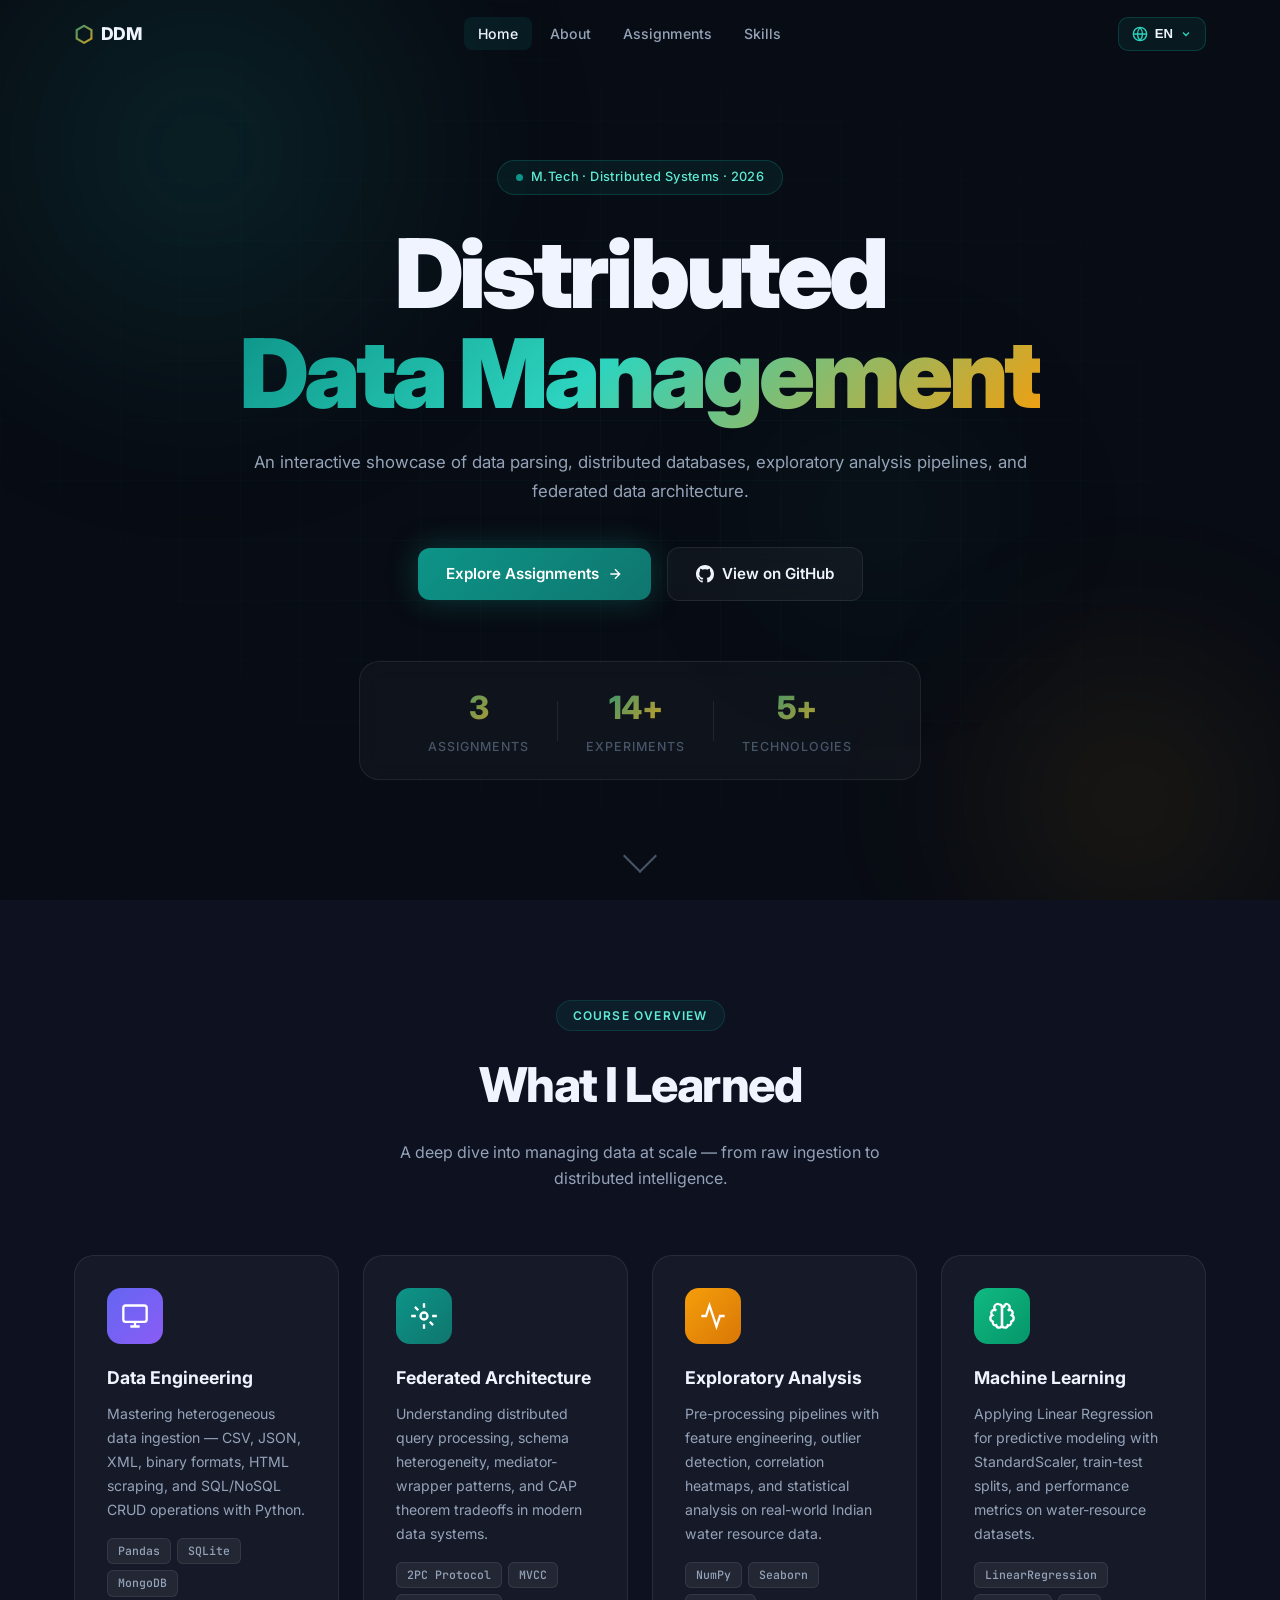
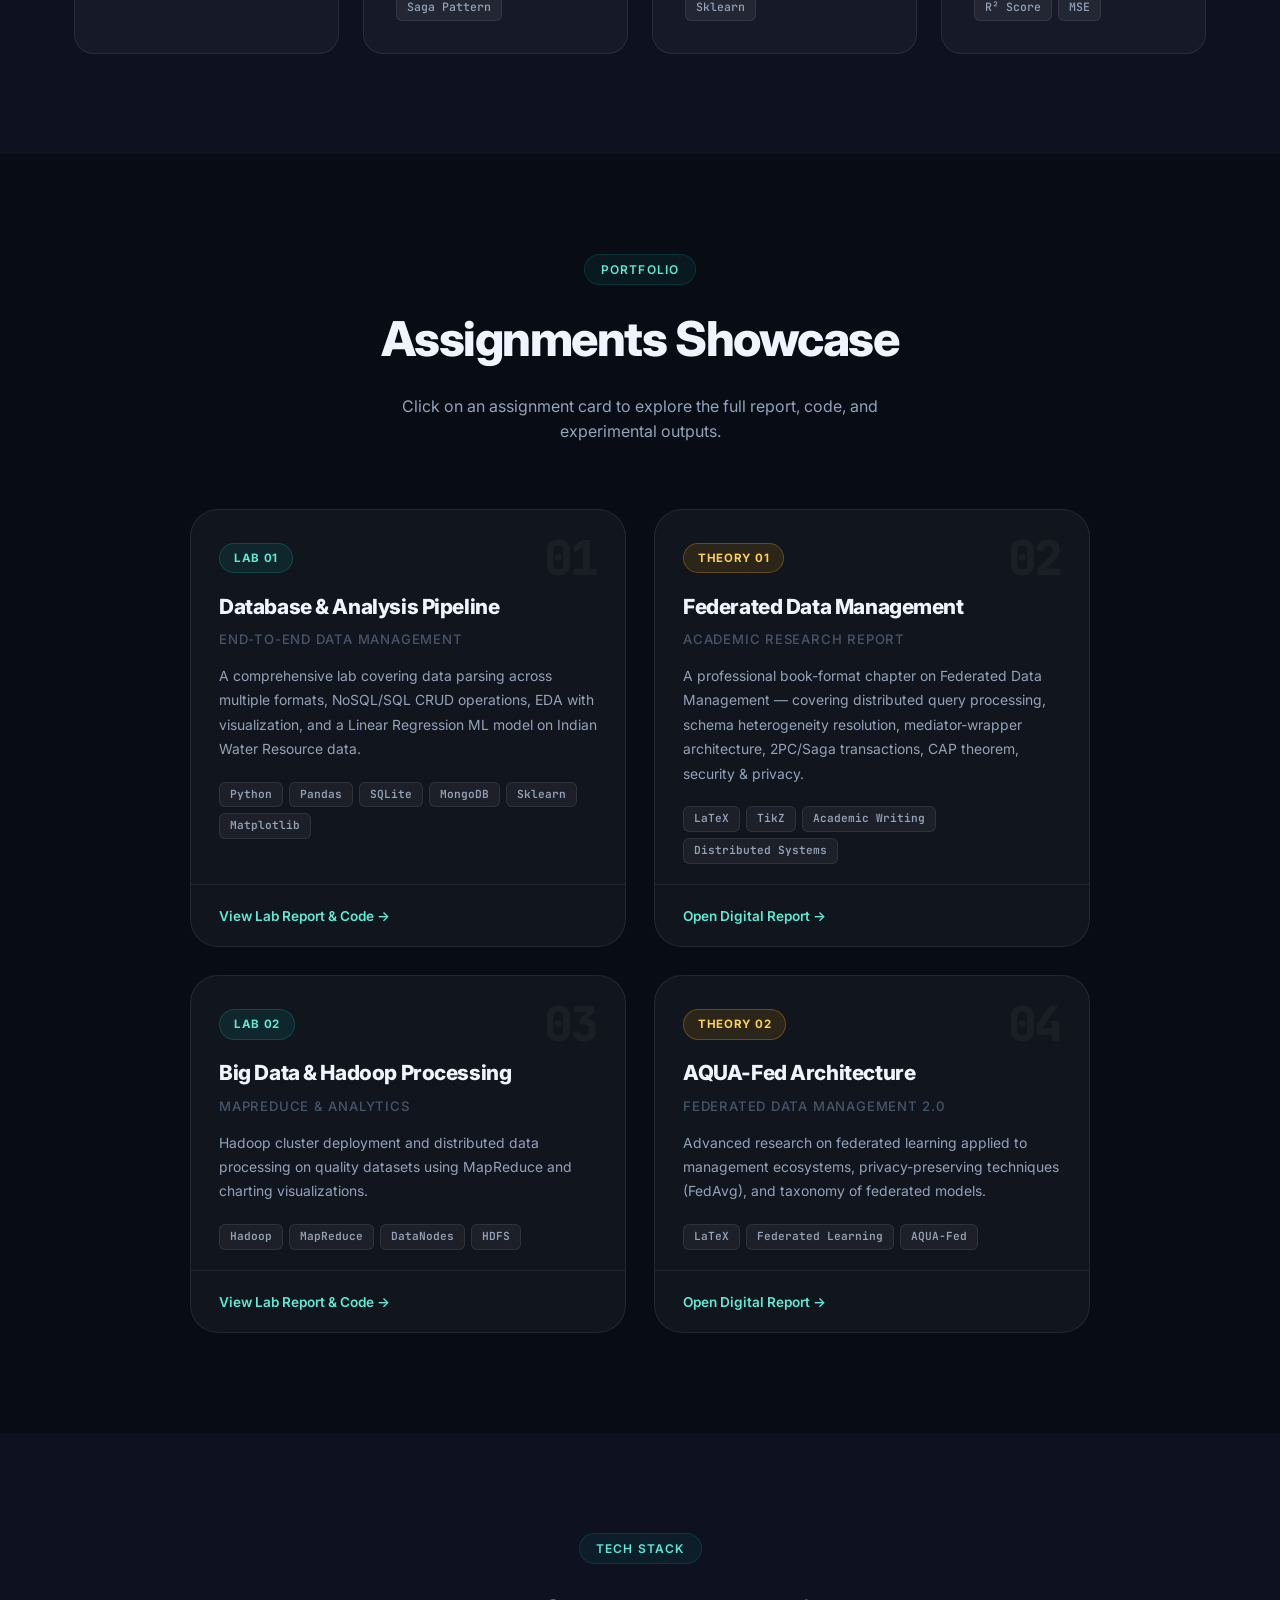
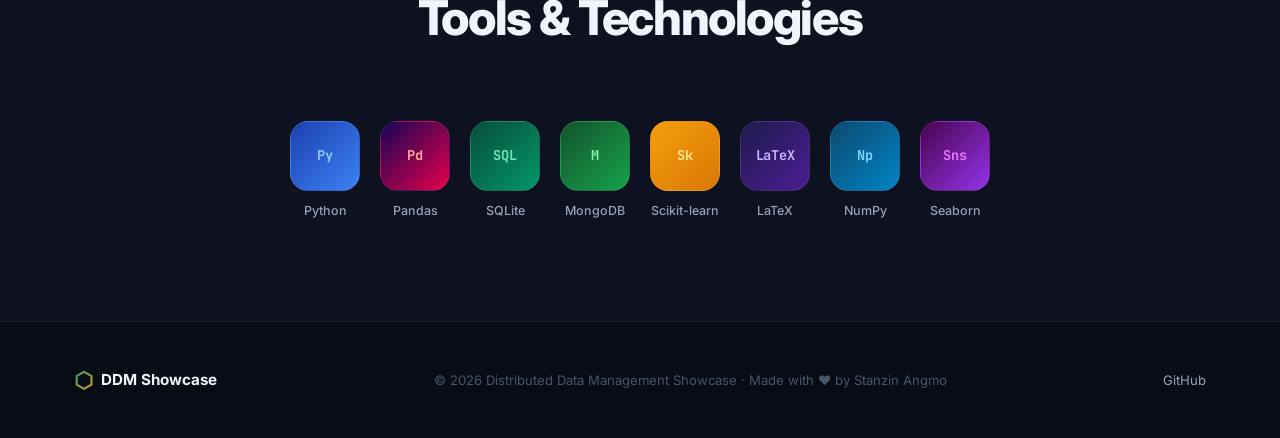
==== commit 07f2b956: "feat: add Lab 02 and Theory 02 to Showcase" ====
--- a/index.html
+++ b/index.html
@@ -175,6 +175,34 @@
           </div>
           <div class="card-footer"><span class="card-link" data-i18n="card2_link">Open Digital Report →</span></div>
         </a>
+        <a href="lab2.html" class="assignment-card" id="lab2Card">
+          <div class="card-glow"></div>
+          <div class="card-header">
+            <div class="card-badge lab" data-i18n="card3_badge">Lab 02</div>
+            <div class="card-number">03</div>
+          </div>
+          <div class="card-body">
+            <h3 class="card-title" data-i18n="card3_title">Big Data & Hadoop Processing</h3>
+            <p class="card-subtitle" data-i18n="card3_sub">MapReduce & Analytics</p>
+            <p class="card-desc" data-i18n="card3_desc">Hadoop cluster deployment and distributed data processing on quality datasets using MapReduce and charting visualizations.</p>
+            <div class="card-tech"><span>Hadoop</span><span>MapReduce</span><span>DataNodes</span><span>HDFS</span></div>
+          </div>
+          <div class="card-footer"><span class="card-link" data-i18n="card3_link">View Lab Report &amp; Code →</span></div>
+        </a>
+        <a href="theory2.html" class="assignment-card" id="theory2Card">
+          <div class="card-glow"></div>
+          <div class="card-header">
+            <div class="card-badge theory" data-i18n="card4_badge">Theory 02</div>
+            <div class="card-number">04</div>
+          </div>
+          <div class="card-body">
+            <h3 class="card-title" data-i18n="card4_title">AQUA-Fed Architecture</h3>
+            <p class="card-subtitle" data-i18n="card4_sub">Federated Data Management 2.0</p>
+            <p class="card-desc" data-i18n="card4_desc">Advanced research on federated learning applied to management ecosystems, privacy-preserving techniques (FedAvg), and taxonomy of federated models.</p>
+            <div class="card-tech"><span>LaTeX</span><span>Federated Learning</span><span>AQUA-Fed</span></div>
+          </div>
+          <div class="card-footer"><span class="card-link" data-i18n="card4_link">Open Digital Report →</span></div>
+        </a>
       </div>
     </div>
   </section>
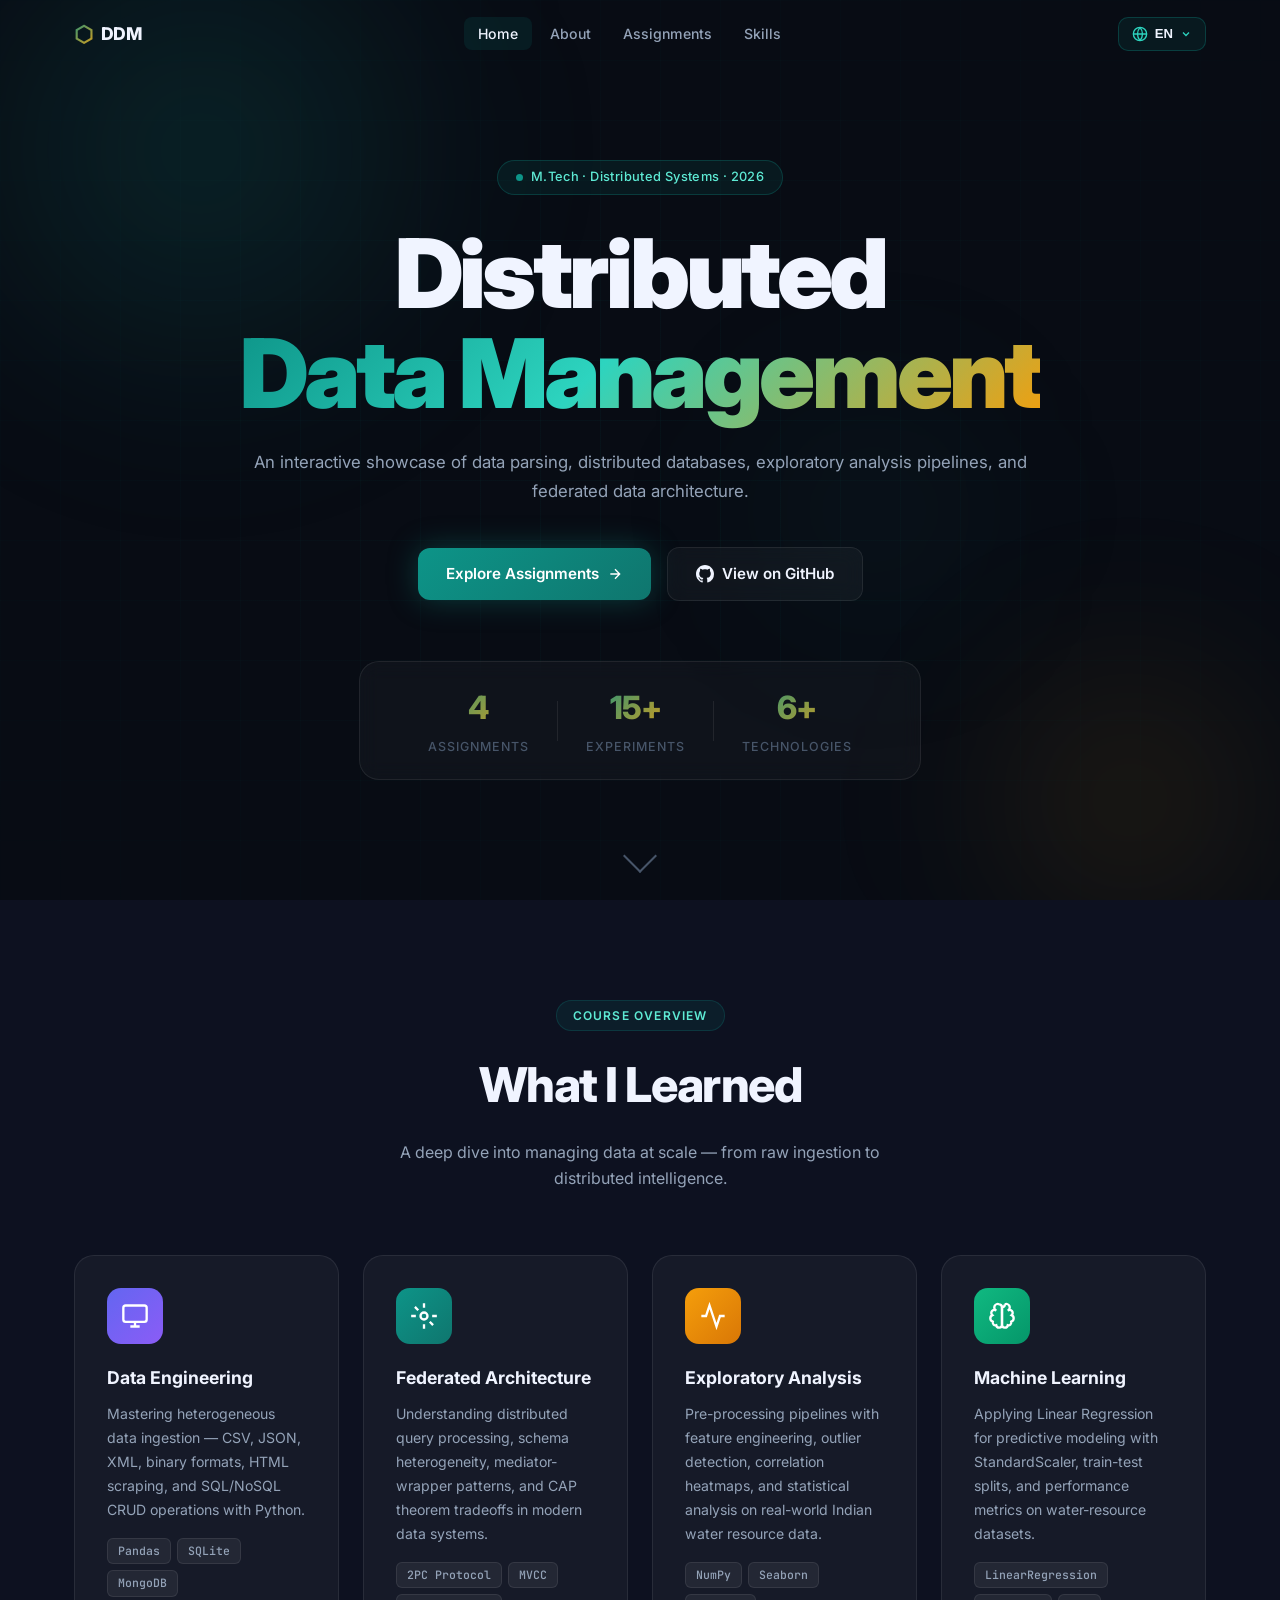
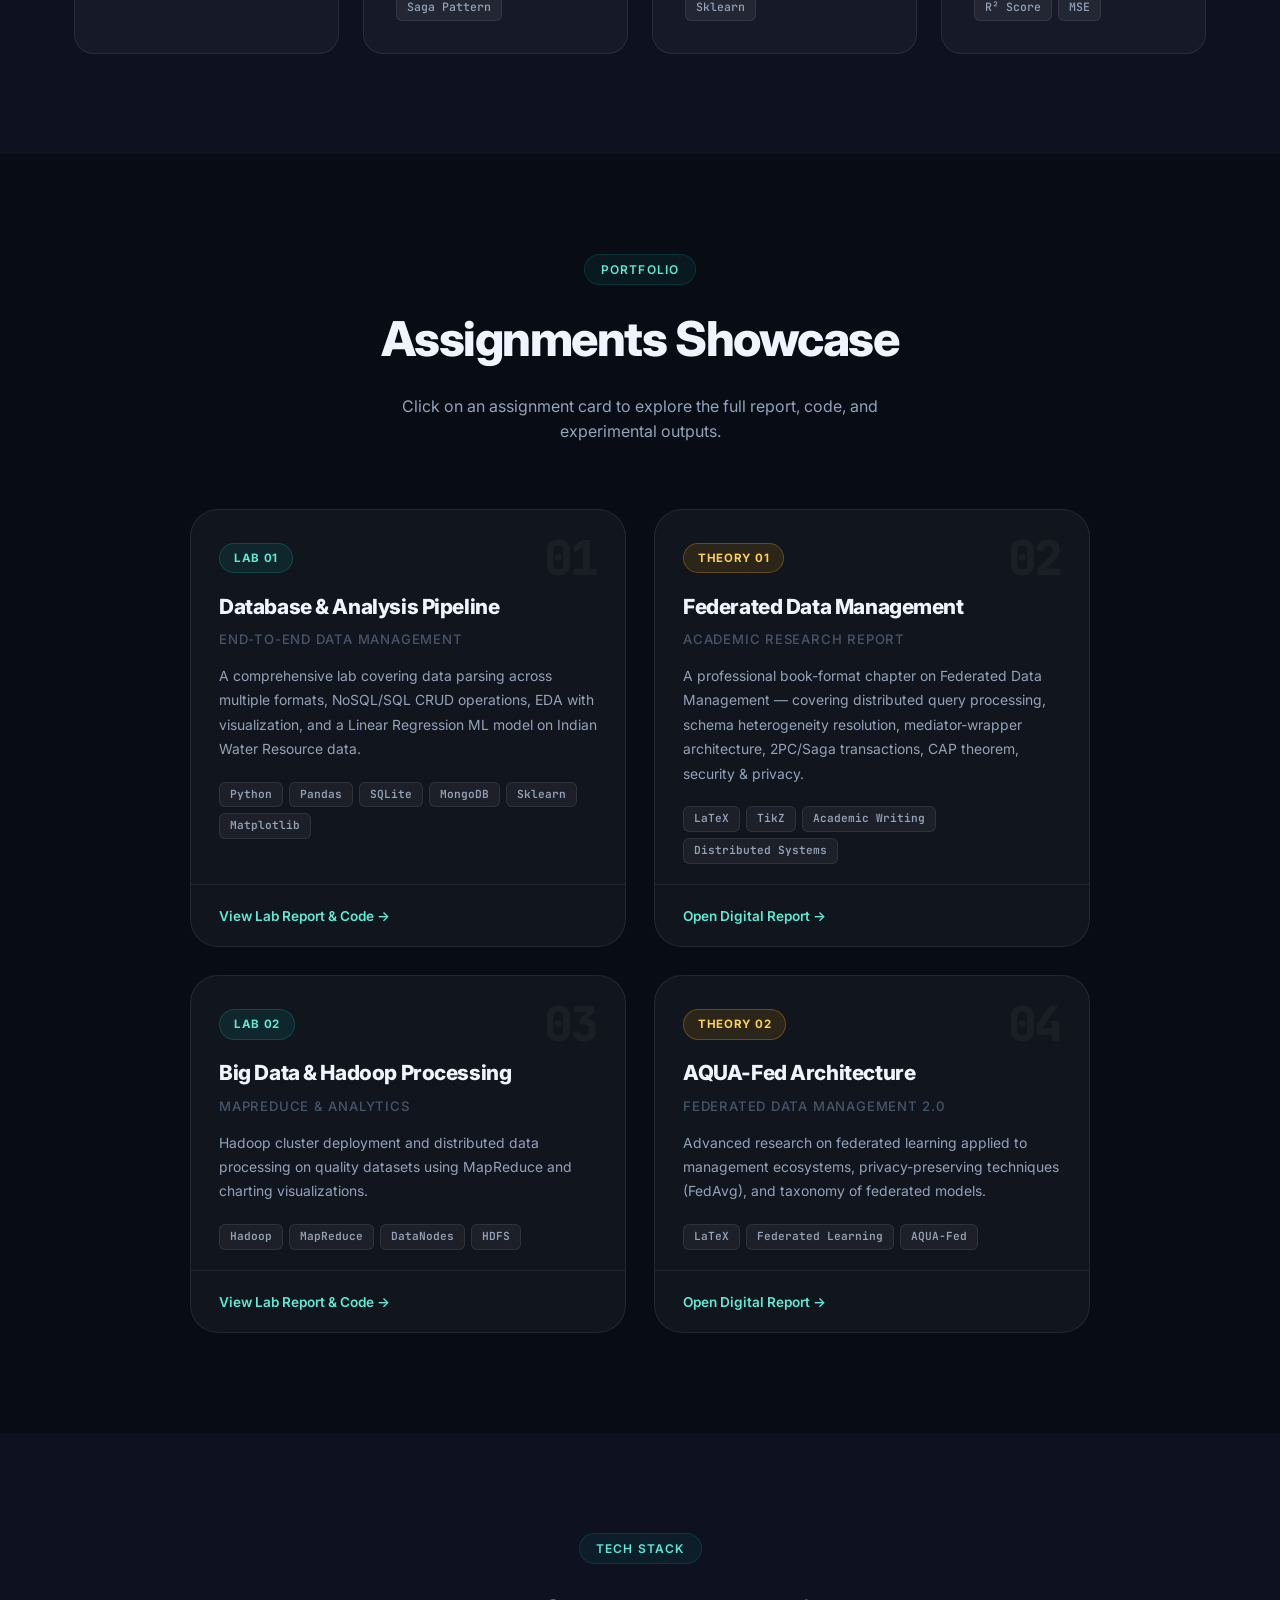
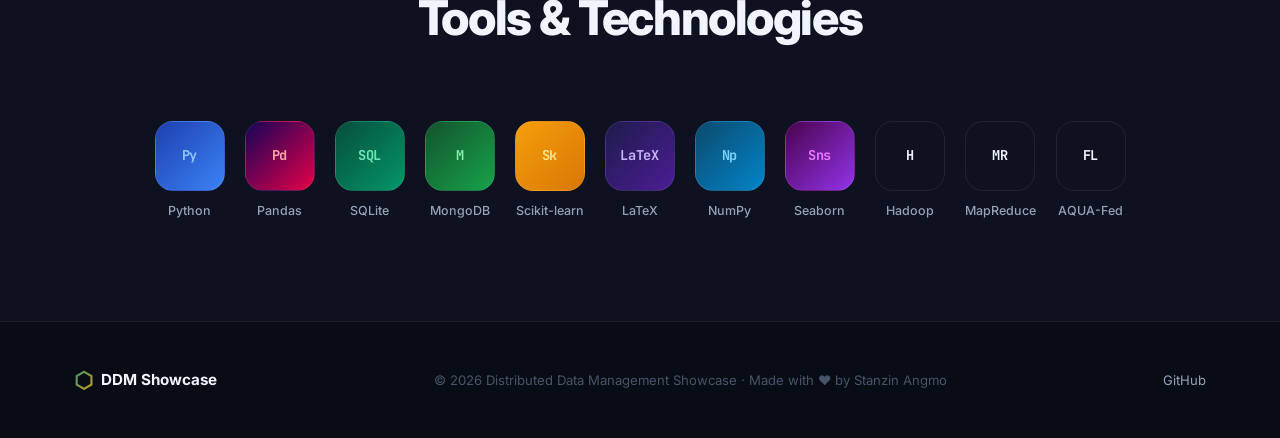
==== commit 9a620fba: "update: fix stats counter, add tools, and inject missing lab2 and theory2 screenshots" ====
--- a/index.html
+++ b/index.html
@@ -83,7 +83,7 @@
         </a>
       </div>
       <div class="hero-stats">
-        <div class="stat-item"><span class="stat-number">2</span><span class="stat-label" data-i18n="stat_label_1">Assignments</span></div>
+        <div class="stat-item"><span class="stat-number">4</span><span class="stat-label" data-i18n="stat_label_1">Assignments</span></div>
         <div class="stat-divider"></div>
         <div class="stat-item"><span class="stat-number">12+</span><span class="stat-label" data-i18n="stat_label_2">Experiments</span></div>
         <div class="stat-divider"></div>
@@ -223,6 +223,9 @@
         <div class="skill-item" data-animate><div class="skill-icon latex">LaTeX</div><span>LaTeX</span></div>
         <div class="skill-item" data-animate><div class="skill-icon np">Np</div><span>NumPy</span></div>
         <div class="skill-item" data-animate><div class="skill-icon sns">Sns</div><span>Seaborn</span></div>
+        <div class="skill-item" data-animate><div class="skill-icon hadoop">H</div><span>Hadoop</span></div>
+        <div class="skill-item" data-animate><div class="skill-icon mr">MR</div><span>MapReduce</span></div>
+        <div class="skill-item" data-animate><div class="skill-icon fl">FL</div><span>AQUA-Fed</span></div>
       </div>
     </div>
   </section>
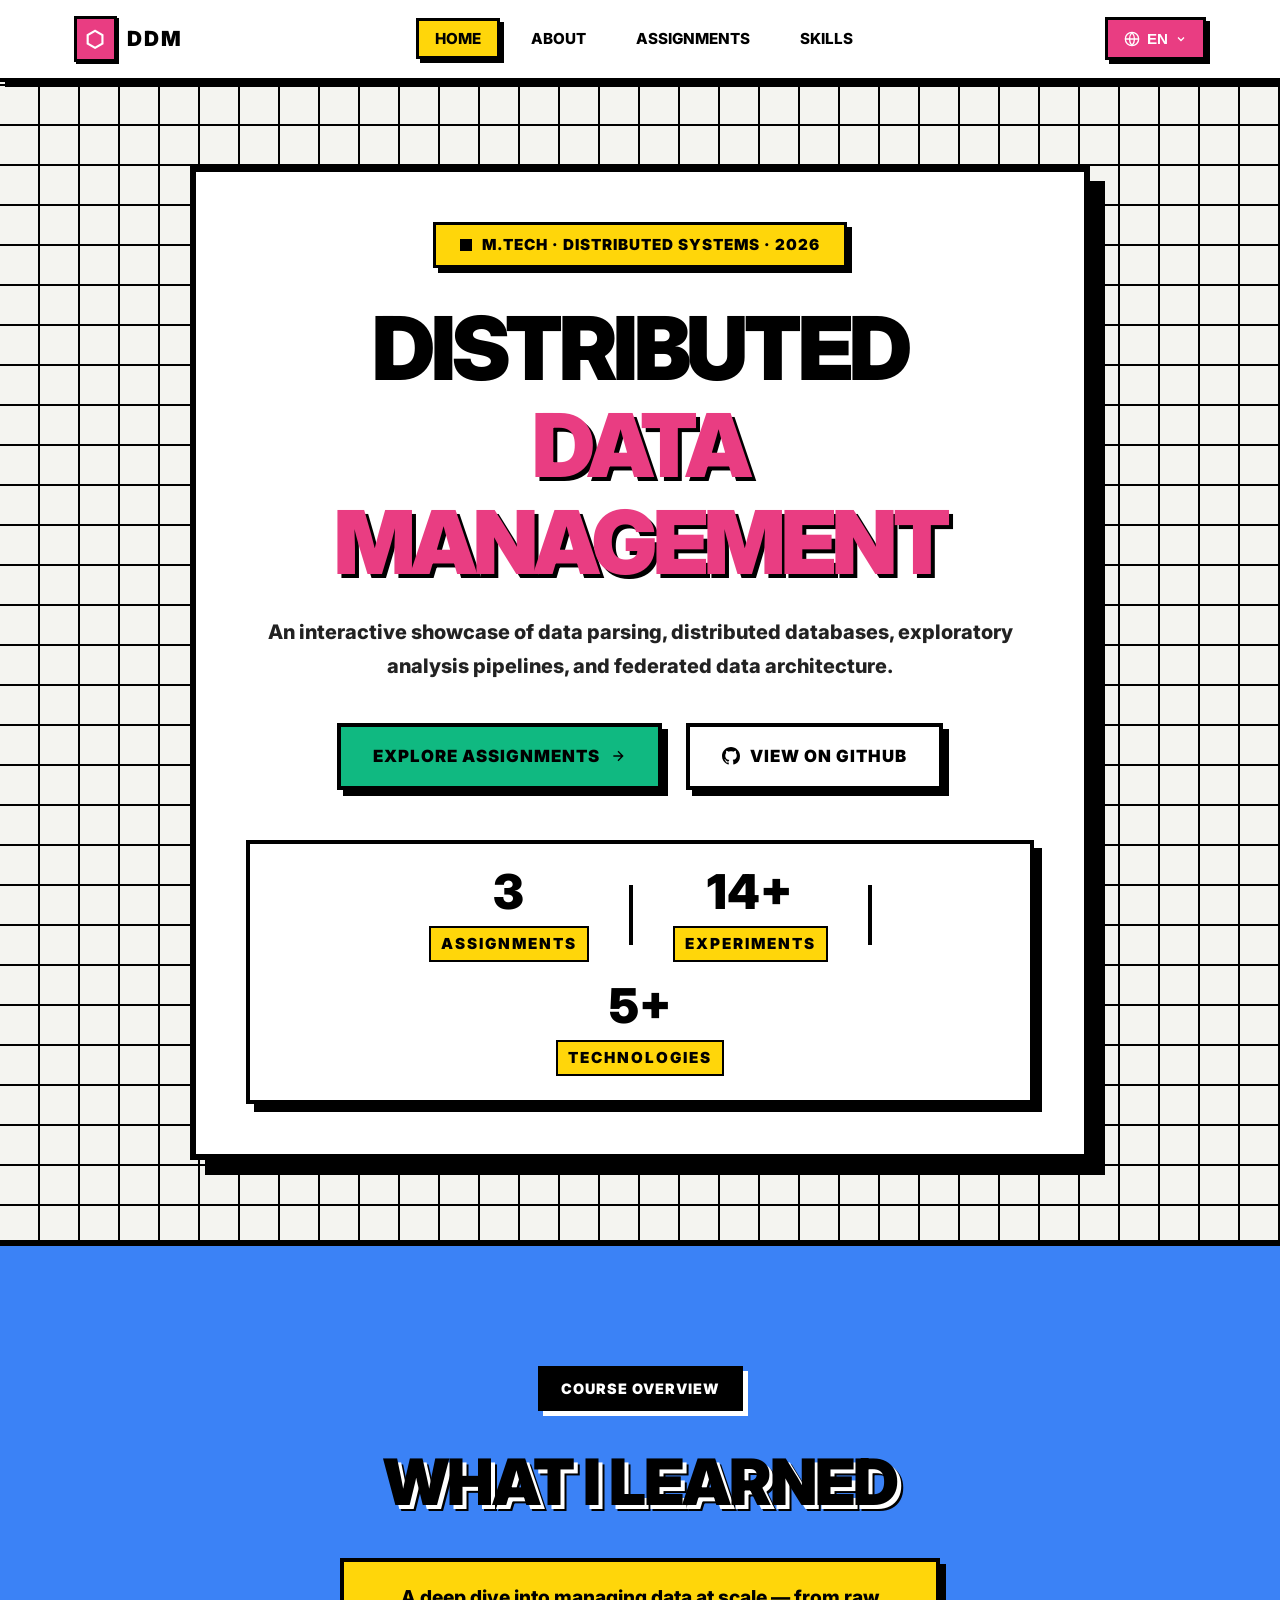
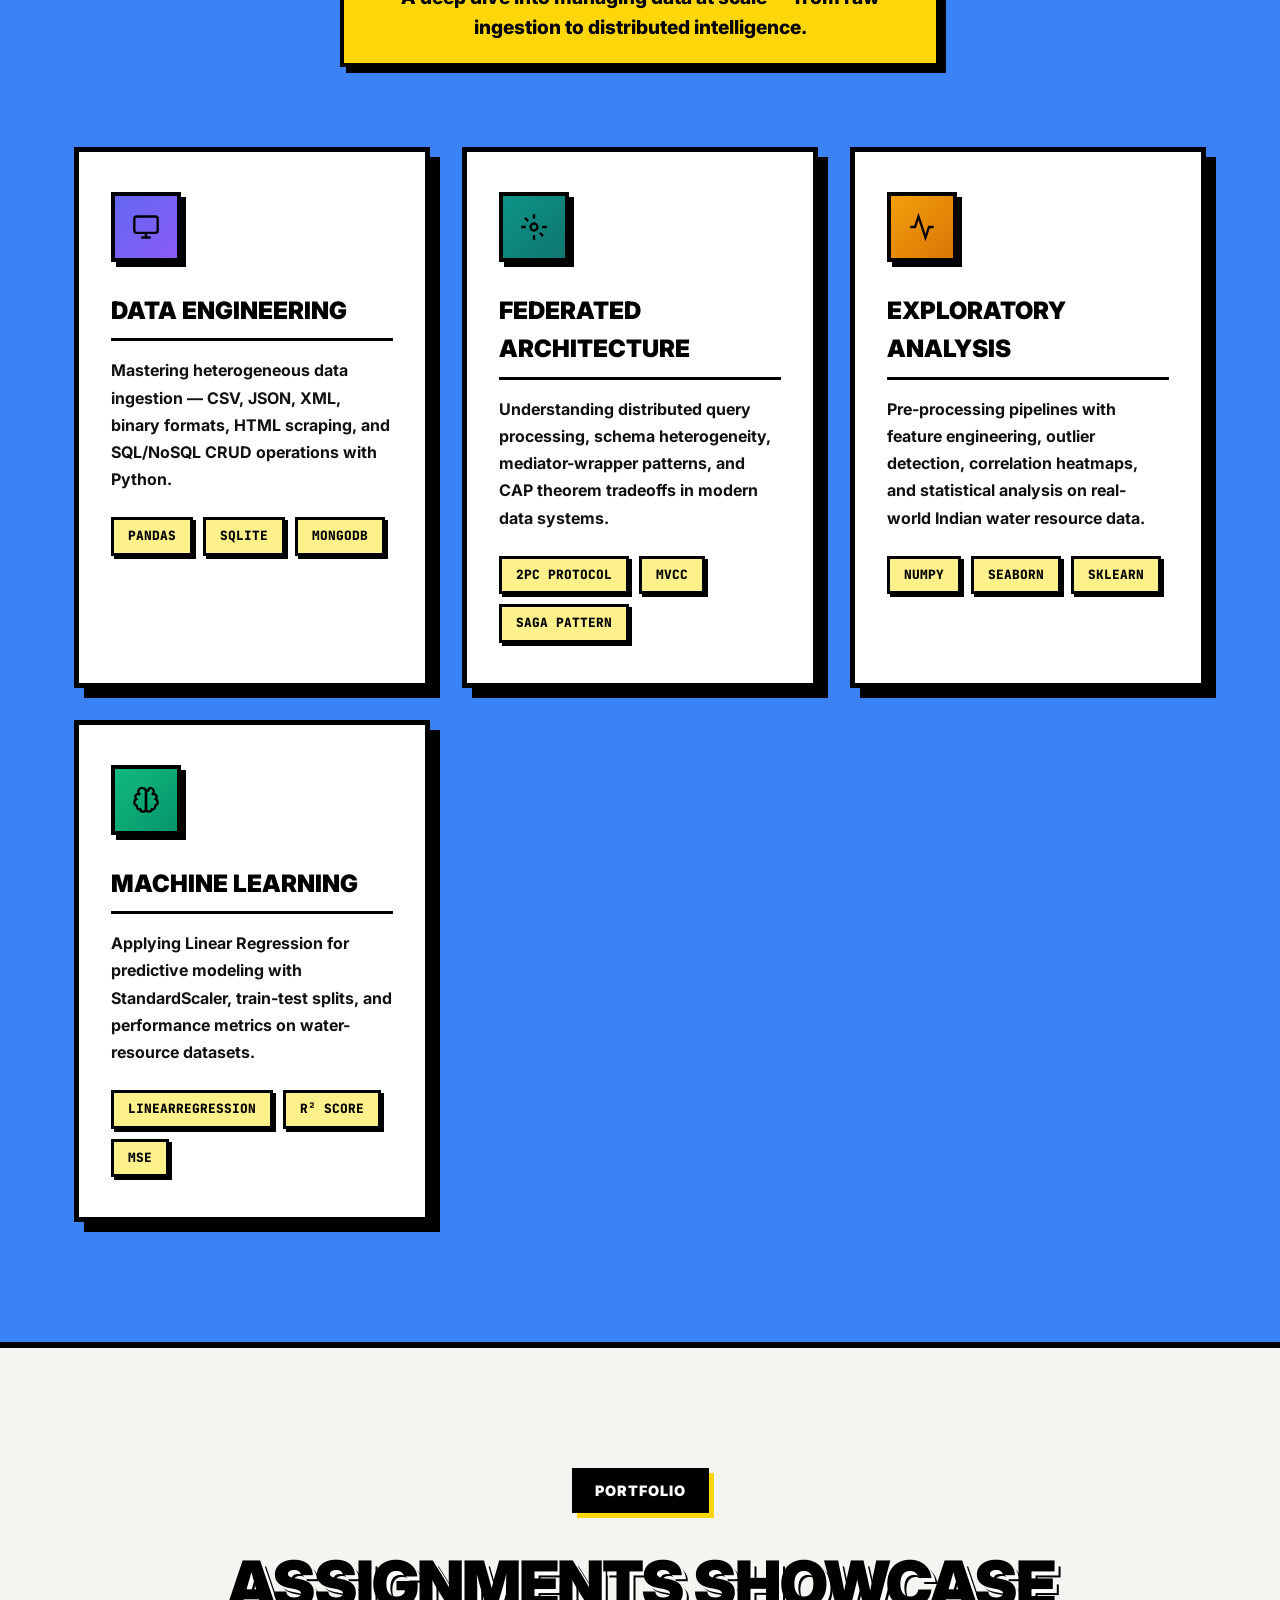
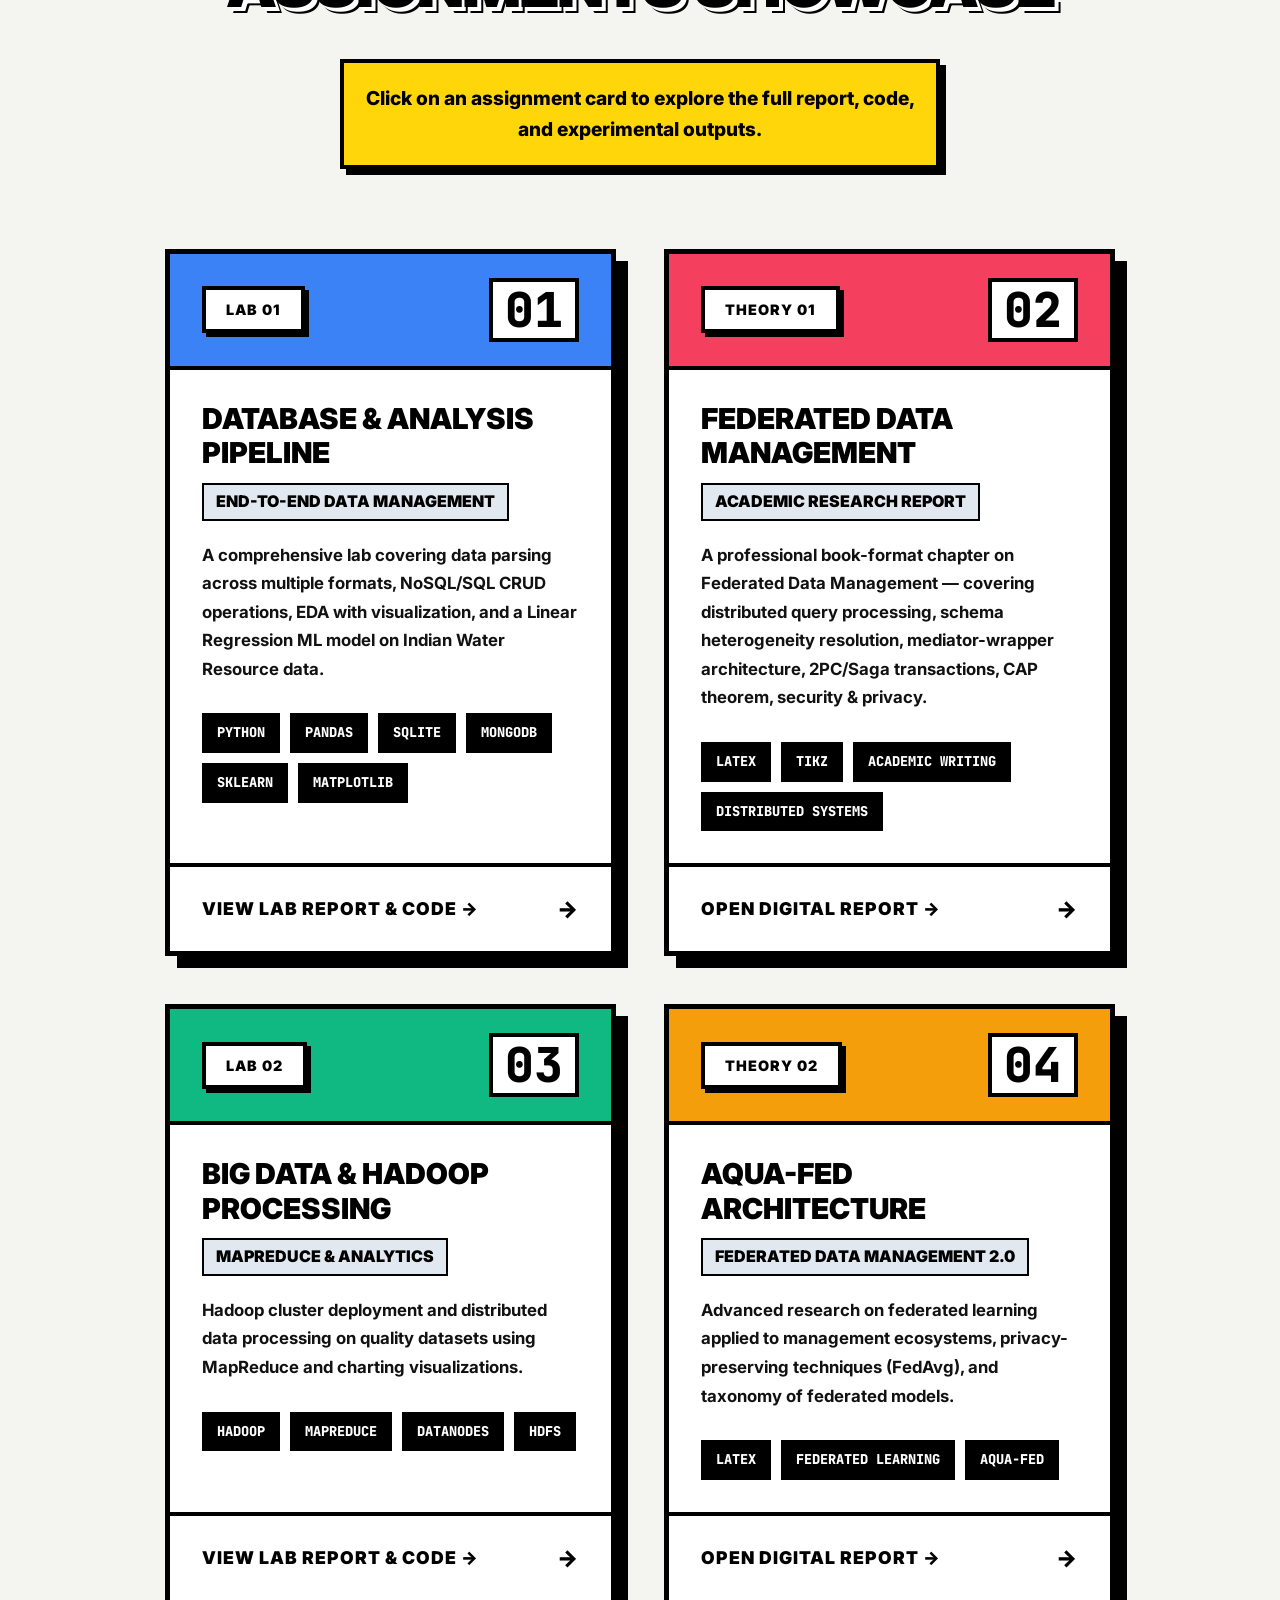
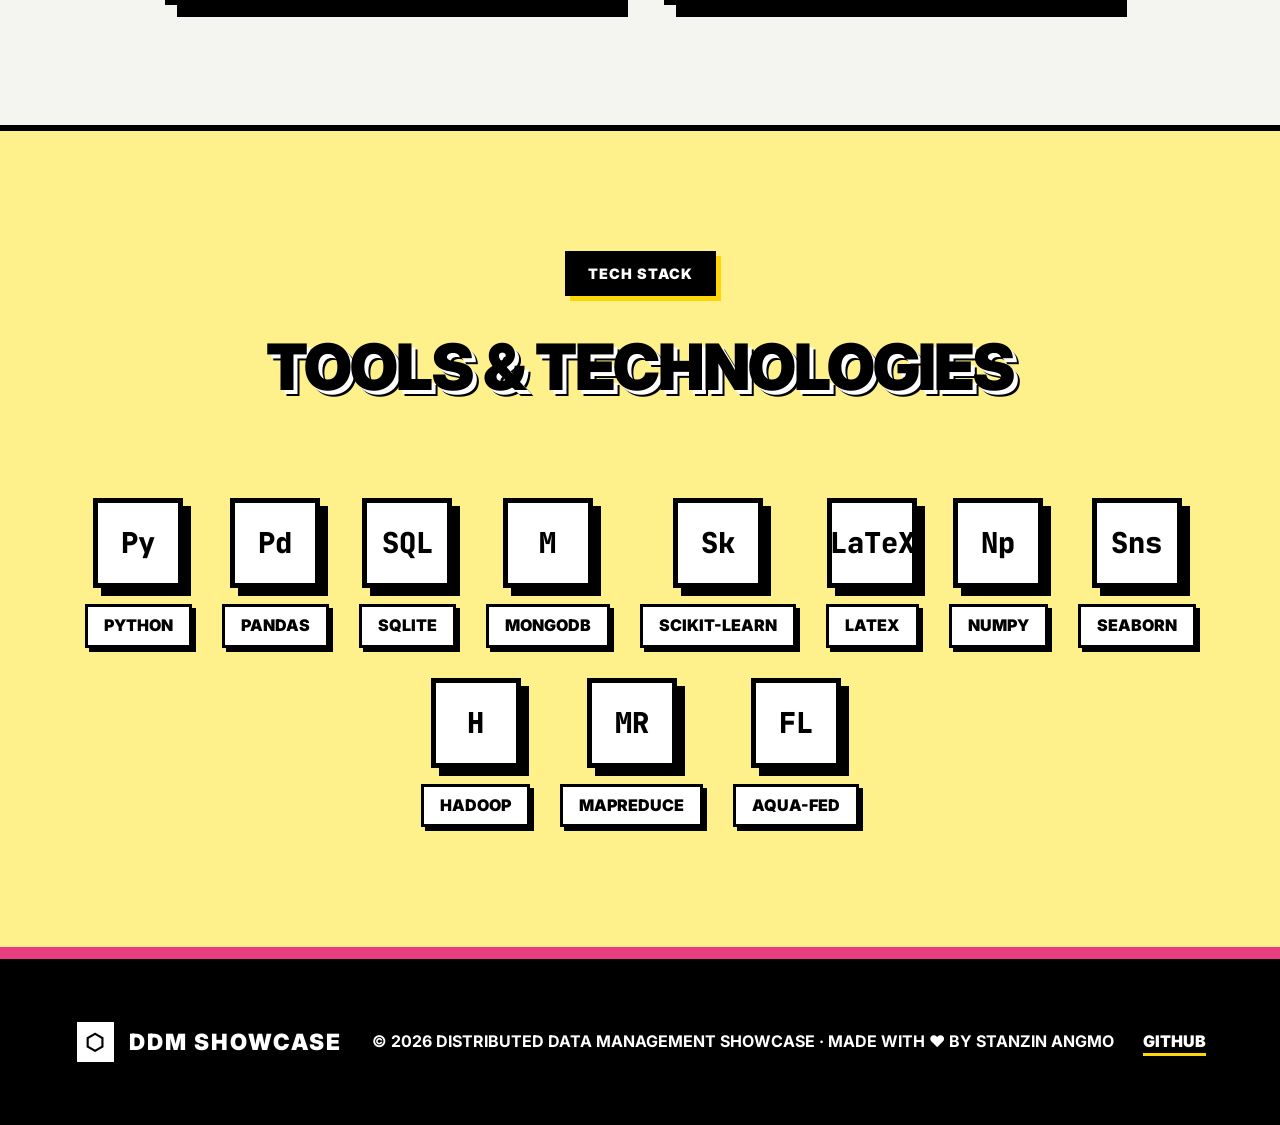
==== commit 4464d0ae: "style: update svg stroke colors for neo-brutalist contrast" ====
--- a/index.html
+++ b/index.html
@@ -104,7 +104,7 @@
       <div class="about-grid">
         <div class="about-card" data-animate>
           <div class="about-icon" style="background:linear-gradient(135deg,#6366f1,#8b5cf6);">
-            <svg width="28" height="28" fill="none" stroke="white" stroke-width="2" viewBox="0 0 24 24"><rect x="2" y="3" width="20" height="14" rx="2"/><path d="M8 21h8M12 17v4"/></svg>
+            <svg width="28" height="28" fill="none" stroke="#000" stroke-width="2" viewBox="0 0 24 24"><rect x="2" y="3" width="20" height="14" rx="2"/><path d="M8 21h8M12 17v4"/></svg>
           </div>
           <h3 data-i18n="about_card1_title">Data Engineering</h3>
           <p data-i18n="about_card1_desc">Mastering heterogeneous data ingestion — CSV, JSON, XML, binary formats, HTML scraping, and SQL/NoSQL CRUD operations with Python.</p>
@@ -112,7 +112,7 @@
         </div>
         <div class="about-card" data-animate>
           <div class="about-icon" style="background:linear-gradient(135deg,#0d9488,#0f766e);">
-            <svg width="28" height="28" fill="none" stroke="white" stroke-width="2" viewBox="0 0 24 24"><circle cx="12" cy="12" r="3"/><path d="M12 1v4M12 19v4M4.22 4.22l2.83 2.83M16.95 16.95l2.83 2.83M1 12h4M19 12h4"/></svg>
+            <svg width="28" height="28" fill="none" stroke="#000" stroke-width="2" viewBox="0 0 24 24"><circle cx="12" cy="12" r="3"/><path d="M12 1v4M12 19v4M4.22 4.22l2.83 2.83M16.95 16.95l2.83 2.83M1 12h4M19 12h4"/></svg>
           </div>
           <h3 data-i18n="about_card2_title">Federated Architecture</h3>
           <p data-i18n="about_card2_desc">Understanding distributed query processing, schema heterogeneity, mediator-wrapper patterns, and CAP theorem tradeoffs.</p>
@@ -120,7 +120,7 @@
         </div>
         <div class="about-card" data-animate>
           <div class="about-icon" style="background:linear-gradient(135deg,#f59e0b,#d97706);">
-            <svg width="28" height="28" fill="none" stroke="white" stroke-width="2" viewBox="0 0 24 24"><polyline points="22 12 18 12 15 21 9 3 6 12 2 12"/></svg>
+            <svg width="28" height="28" fill="none" stroke="#000" stroke-width="2" viewBox="0 0 24 24"><polyline points="22 12 18 12 15 21 9 3 6 12 2 12"/></svg>
           </div>
           <h3 data-i18n="about_card3_title">Exploratory Analysis</h3>
           <p data-i18n="about_card3_desc">Pre-processing pipelines with feature engineering, outlier detection, correlation heatmaps on Indian water resource data.</p>
@@ -128,7 +128,7 @@
         </div>
         <div class="about-card" data-animate>
           <div class="about-icon" style="background:linear-gradient(135deg,#10b981,#059669);">
-            <svg width="28" height="28" fill="none" stroke="white" stroke-width="2" viewBox="0 0 24 24"><path d="M9.5 2A2.5 2.5 0 0112 4.5v15a2.5 2.5 0 01-4.96.44 2.5 2.5 0 01-2.96-3.08 3 3 0 01-.34-5.58 2.5 2.5 0 013.32-3.97A2.5 2.5 0 019.5 2"/><path d="M14.5 2A2.5 2.5 0 0112 4.5v15a2.5 2.5 0 004.96.44 2.5 2.5 0 002.96-3.08 3 3 0 00.34-5.58 2.5 2.5 0 00-3.32-3.97A2.5 2.5 0 0014.5 2"/></svg>
+            <svg width="28" height="28" fill="none" stroke="#000" stroke-width="2" viewBox="0 0 24 24"><path d="M9.5 2A2.5 2.5 0 0112 4.5v15a2.5 2.5 0 01-4.96.44 2.5 2.5 0 01-2.96-3.08 3 3 0 01-.34-5.58 2.5 2.5 0 013.32-3.97A2.5 2.5 0 019.5 2"/><path d="M14.5 2A2.5 2.5 0 0112 4.5v15a2.5 2.5 0 004.96.44 2.5 2.5 0 002.96-3.08 3 3 0 00.34-5.58 2.5 2.5 0 00-3.32-3.97A2.5 2.5 0 0014.5 2"/></svg>
           </div>
           <h3 data-i18n="about_card4_title">Machine Learning</h3>
           <p data-i18n="about_card4_desc">Applying Linear Regression for predictive modeling with StandardScaler, train-test splits, and performance metrics (MSE, R²).</p>
--- a/style.css
+++ b/style.css
@@ -1,272 +1,233 @@
 /* ─────────────────────────────────────────
-   DDM Showcase — Global Styles
-   Color: Teal + Amber (Standard & Professional)
+   DDM Showcase — Neo-Brutalist Theme
 ───────────────────────────────────────── */
-
 *, *::before, *::after { box-sizing: border-box; margin: 0; padding: 0; }
 
 :root {
-  --bg-primary:    #080c14;
-  --bg-secondary:  #0d1120;
-  --bg-card:       rgba(255,255,255,0.04);
-  --bg-card-hover: rgba(255,255,255,0.08);
-  --border:        rgba(255,255,255,0.08);
-  --border-hover:  rgba(13,148,136,0.5);
-  --text-primary:  #f0f4ff;
-  --text-secondary:#94a3b8;
-  --text-muted:    #475569;
-  --accent-1:      #0d9488;   /* teal-600 */
-  --accent-2:      #0f766e;   /* teal-700 */
-  --accent-3:      #f59e0b;   /* amber-400 */
-  --accent-lab:    #0d9488;
-  --accent-theory: #f59e0b;
-  --glow-1:        rgba(13,148,136,0.18);
-  --glow-2:        rgba(15,118,110,0.1);
-  --radius-md:     12px;
-  --radius-lg:     20px;
-  --radius-xl:     28px;
-  --transition:    0.3s cubic-bezier(0.4,0,0.2,1);
+  --bg-primary:    #f4f4f0;
+  --bg-secondary:  #ffffff;
+  --bg-card:       #ffffff;
+  --border:        #000000;
+  --text-primary:  #000000;
+  --text-secondary:#222222;
+  --text-muted:    #444444;
+  --accent-1:      #ffd60a; /* bold yellow */
+  --accent-theory: #e93d82; /* hot pink */
+  --transition:    0.15s cubic-bezier(0.4,0,0.2,1);
+  --shadow-brutal: 5px 5px 0px #000;
+  --shadow-hover:  8px 8px 0px #000;
 }
 
 html { scroll-behavior: smooth; }
-body { font-family: 'Inter', sans-serif; background: var(--bg-primary); color: var(--text-primary); line-height: 1.6; overflow-x: hidden; }
-[dir="rtl"] { font-family: 'Inter', 'Segoe UI', Tahoma, sans-serif; }
+body { font-family: 'Inter', sans-serif; background: var(--bg-primary); color: var(--text-primary); line-height: 1.6; overflow-x: hidden; border-top: 6px solid #000; }
 a { text-decoration: none; color: inherit; }
 ul { list-style: none; }
 
 .container { max-width: 1180px; margin: 0 auto; padding: 0 24px; }
-::-webkit-scrollbar { width: 6px; }
-::-webkit-scrollbar-track { background: var(--bg-primary); }
-::-webkit-scrollbar-thumb { background: var(--accent-1); border-radius: 999px; }
+::-webkit-scrollbar { width: 12px; border-left: 3px solid #000; }
+::-webkit-scrollbar-track { background: var(--bg-secondary); }
+::-webkit-scrollbar-thumb { background: #000; }
 
 /* ── NAVBAR ── */
-.navbar { position: fixed; top: 0; left: 0; right: 0; z-index: 100; padding: 16px 0; transition: all var(--transition); }
-.navbar.scrolled { background: rgba(8,12,20,0.88); backdrop-filter: blur(20px); border-bottom: 1px solid var(--border); padding: 12px 0; }
+.navbar { position: fixed; top: 0; left: 0; right: 0; z-index: 100; padding: 16px 0; transition: all var(--transition); border-bottom: 4px solid #000; background: #fff; box-shadow: var(--shadow-brutal); }
+.navbar.scrolled { padding: 12px 0; background: #fff; }
 .nav-inner { max-width: 1180px; margin: 0 auto; padding: 0 24px; display: flex; align-items: center; justify-content: space-between; gap: 12px; }
-.nav-logo { display: flex; align-items: center; gap: 8px; font-weight: 800; font-size: 1.1rem; letter-spacing: -0.02em; color: var(--text-primary); }
-.logo-icon { font-size: 1.4rem; background: linear-gradient(135deg, var(--accent-1), var(--accent-3)); -webkit-background-clip: text; -webkit-text-fill-color: transparent; }
-.nav-links { display: flex; align-items: center; gap: 4px; }
-.nav-link { padding: 8px 14px; border-radius: 8px; font-size: 0.88rem; font-weight: 500; color: var(--text-secondary); transition: all var(--transition); }
-.nav-link:hover, .nav-link.active { color: var(--text-primary); background: rgba(13,148,136,0.12); }
-.hamburger { display: none; flex-direction: column; gap: 5px; background: none; border: none; cursor: pointer; padding: 4px; }
-.hamburger span { display: block; width: 24px; height: 2px; background: var(--text-primary); border-radius: 2px; transition: all var(--transition); }
+.nav-logo { display: flex; align-items: center; gap: 10px; font-weight: 900; font-size: 1.3rem; text-transform: uppercase; letter-spacing: 2px; }
+.logo-icon { font-size: 1.4rem; background: var(--accent-theory); color:#fff; padding: 2px 8px; border: 3px solid #000; box-shadow: 2px 2px 0 #000; }
+.nav-links { display: flex; align-items: center; gap: 12px; }
+.nav-link { padding: 8px 16px; border: 3px solid transparent; font-size: 0.95rem; font-weight: 800; color: var(--text-primary); transition: all 0.1s; text-transform: uppercase; }
+.nav-link:hover, .nav-link.active { border: 3px solid #000; background: var(--accent-1); box-shadow: 4px 4px 0 #000; transform: translate(-2px, -2px); }
+.hamburger { display: none; flex-direction: column; gap: 5px; background: #fff; border: 3px solid #000; cursor: pointer; padding: 6px; box-shadow: 3px 3px 0 #000; }
+.hamburger span { display: block; width: 24px; height: 3px; background: #000; border-radius: 0; }
 
 /* ── LANGUAGE SELECTOR ── */
 .lang-selector { position: relative; }
 .lang-btn {
   display: flex; align-items: center; gap: 7px;
-  background: rgba(13,148,136,0.1); border: 1px solid rgba(13,148,136,0.3);
-  color: var(--text-primary); border-radius: 10px; padding: 8px 13px;
-  font-size: 0.82rem; font-weight: 600; cursor: pointer; transition: all var(--transition);
-  white-space: nowrap;
-}
-.lang-btn:hover { background: rgba(13,148,136,0.2); border-color: rgba(13,148,136,0.5); }
-.lang-btn svg { flex-shrink: 0; color: #2dd4bf; }
+  background: var(--accent-theory); border: 3px solid #000; box-shadow: 4px 4px 0 #000;
+  color: #fff; padding: 10px 16px;
+  font-size: 0.95rem; font-weight: 800; cursor: pointer; transition: all 0.1s; text-transform: uppercase;
+}
+.lang-btn:hover { background: #000; color: var(--accent-theory); box-shadow: 6px 6px 0 var(--accent-theory); transform: translate(-2px, -2px); }
+.lang-btn:active { transform: translate(4px, 4px); box-shadow: 0px 0px 0 #000; }
 .lang-dropdown {
-  position: absolute; top: calc(100% + 10px); right: 0;
-  background: rgba(8,12,20,0.97); border: 1px solid var(--border);
-  border-radius: var(--radius-lg); min-width: 200px; overflow: hidden;
-  box-shadow: 0 20px 60px rgba(0,0,0,0.5); backdrop-filter: blur(20px);
-  display: none; z-index: 200;
+  position: absolute; top: calc(100% + 15px); right: 0;
+  background: #fff; border: 4px solid #000; box-shadow: 8px 8px 0 #000;
+  border-radius: 0; min-width: 220px; overflow: hidden; display: none; z-index: 200;
 }
 [dir="rtl"] .lang-dropdown { right: auto; left: 0; }
-.lang-dropdown.open { display: block; animation: dropIn 0.2s ease; }
-@keyframes dropIn { from { opacity:0; transform: translateY(-8px); } to { opacity:1; transform: translateY(0); } }
+.lang-dropdown.open { display: block; }
 .lang-option {
   display: flex; align-items: center; gap: 10px;
-  width: 100%; padding: 11px 18px; background: none; border: none;
-  color: var(--text-secondary); font-size: 0.88rem; cursor: pointer; text-align: left;
-  transition: all var(--transition); font-family: inherit;
-}
-.lang-option:hover { background: rgba(13,148,136,0.1); color: var(--text-primary); }
-.lang-option.active { background: rgba(13,148,136,0.15); color: #5eead4; }
-.lang-option .lang-flag { font-size: 1.1rem; }
-.lang-option .lang-native { font-weight: 600; }
-.lang-option .lang-en { font-size: 0.75rem; color: var(--text-muted); margin-left: auto; }
-.lang-divider { height: 1px; background: var(--border); margin: 4px 0; }
+  width: 100%; padding: 14px 20px; background: none; border: none; border-bottom: 3px solid #000;
+  color: #000; font-size: 0.95rem; cursor: pointer; text-align: left; font-weight: 700;
+  transition: all 0.1s; font-family: inherit;
+}
+.lang-option:last-child { border-bottom: none; }
+.lang-option:hover { background: var(--accent-1); }
+.lang-option.active { background: #000; color: #fff; }
+.lang-option .lang-native { font-weight: 900; }
+.lang-option .lang-en { font-size: 0.8rem; font-weight: 700; }
 
 /* ── HERO ── */
-.hero { min-height: 100vh; display: flex; align-items: center; justify-content: center; position: relative; overflow: hidden; padding: 100px 24px 60px; }
-.hero-bg { position: absolute; inset: 0; pointer-events: none; }
-.grid-lines { position: absolute; inset: 0; background-image: linear-gradient(rgba(13,148,136,0.05) 1px, transparent 1px), linear-gradient(90deg, rgba(13,148,136,0.05) 1px, transparent 1px); background-size: 60px 60px; mask-image: radial-gradient(ellipse 80% 80% at 50% 50%, black, transparent); }
-.orb { position: absolute; border-radius: 50%; filter: blur(80px); animation: float 8s ease-in-out infinite; }
-.orb-1 { width: 600px; height: 600px; background: radial-gradient(circle, rgba(13,148,136,0.2), transparent 70%); top: -150px; left: -100px; }
-.orb-2 { width: 400px; height: 400px; background: radial-gradient(circle, rgba(245,158,11,0.12), transparent 70%); bottom: -100px; right: -50px; animation-delay: -3s; }
-.orb-3 { width: 300px; height: 300px; background: radial-gradient(circle, rgba(15,118,110,0.12), transparent 70%); top: 40%; right: 20%; animation-delay: -6s; }
-@keyframes float { 0%, 100% { transform: translateY(0) scale(1); } 50% { transform: translateY(-30px) scale(1.05); } }
-.hero-content { position: relative; text-align: center; max-width: 820px; }
-.hero-badge { display: inline-flex; align-items: center; gap: 8px; background: rgba(13,148,136,0.1); border: 1px solid rgba(13,148,136,0.28); border-radius: 999px; padding: 6px 18px; font-size: 0.8rem; font-weight: 500; color: #5eead4; margin-bottom: 28px; letter-spacing: 0.03em; }
-.badge-dot { width: 7px; height: 7px; border-radius: 50%; background: #0d9488; animation: pulse 2s ease-in-out infinite; }
-@keyframes pulse { 0%, 100% { opacity:1; transform:scale(1); } 50% { opacity:0.6; transform:scale(0.85); } }
-.hero-title { font-size: clamp(3rem, 8vw, 6rem); font-weight: 900; line-height: 1.05; letter-spacing: -0.04em; margin-bottom: 24px; }
-.gradient-text { background: linear-gradient(135deg, #0d9488 0%, #2dd4bf 45%, #f59e0b 100%); -webkit-background-clip: text; -webkit-text-fill-color: transparent; background-clip: text; }
-.hero-subtitle { font-size: 1.05rem; color: var(--text-secondary); margin-bottom: 40px; line-height: 1.75; }
-.hero-actions { display: flex; align-items: center; justify-content: center; gap: 16px; flex-wrap: wrap; margin-bottom: 60px; }
-.btn { display: inline-flex; align-items: center; gap: 8px; padding: 14px 28px; border-radius: 12px; font-weight: 600; font-size: 0.95rem; transition: all var(--transition); cursor: pointer; border: none; }
-.btn-primary { background: linear-gradient(135deg, var(--accent-1), var(--accent-2)); color: white; box-shadow: 0 0 30px rgba(13,148,136,0.35); }
-.btn-primary:hover { transform: translateY(-2px); box-shadow: 0 0 45px rgba(13,148,136,0.5); }
-.btn-ghost { background: var(--bg-card); color: var(--text-primary); border: 1px solid var(--border); backdrop-filter: blur(10px); }
-.btn-ghost:hover { border-color: rgba(13,148,136,0.4); background: var(--bg-card-hover); transform: translateY(-2px); }
-.hero-stats { display: inline-flex; align-items: center; background: rgba(255,255,255,0.03); border: 1px solid var(--border); border-radius: var(--radius-lg); padding: 20px 40px; backdrop-filter: blur(10px); }
-.stat-item { text-align: center; padding: 0 28px; }
-.stat-number { display: block; font-size: 2rem; font-weight: 800; letter-spacing: -0.03em; background: linear-gradient(135deg, #0d9488, #f59e0b); -webkit-background-clip: text; -webkit-text-fill-color: transparent; }
-.stat-label { font-size: 0.78rem; color: var(--text-muted); font-weight: 500; text-transform: uppercase; letter-spacing: 0.08em; }
-.stat-divider { width: 1px; height: 40px; background: var(--border); }
-.scroll-indicator { position: absolute; bottom: 32px; left: 50%; transform: translateX(-50%); }
-.scroll-arrow { width: 24px; height: 24px; border-right: 2px solid var(--text-muted); border-bottom: 2px solid var(--text-muted); transform: rotate(45deg); animation: bounce 2s ease-in-out infinite; }
-@keyframes bounce { 0%, 100% { transform: rotate(45deg) translateY(0); } 50% { transform: rotate(45deg) translateY(6px); } }
+.hero { min-height: 100vh; display: flex; align-items: center; justify-content: center; position: relative; padding: 160px 24px 80px; 
+  background-color: var(--bg-primary);
+  background-image: linear-gradient(#000 2px, transparent 2px), linear-gradient(90deg, #000 2px, transparent 2px);
+  background-size: 40px 40px;
+  background-position: -2px -2px;
+}
+.hero-content { position: relative; text-align: center; max-width: 900px; z-index: 2; padding: 50px; background: #fff; border: 6px solid #000; box-shadow: 15px 15px 0 #000; }
+.hero-badge { display: inline-flex; align-items: center; gap: 10px; background: var(--accent-1); border: 3px solid #000; padding: 8px 24px; font-size: 0.95rem; font-weight: 900; color: #000; margin-bottom: 32px; text-transform: uppercase; box-shadow: 5px 5px 0 #000; letter-spacing: 1px; }
+.badge-dot { width: 12px; height: 12px; background: #000; }
+.hero-title { font-size: clamp(3rem, 7vw, 5.5rem); font-weight: 900; line-height: 1.1; letter-spacing: -0.05em; margin-bottom: 24px; color: #000; text-transform: uppercase; }
+.gradient-text { background: none; -webkit-text-fill-color: inherit; color: var(--accent-theory); text-shadow: 4px 4px 0 #000; }
+.hero-subtitle { font-size: 1.25rem; color: #222; margin-bottom: 40px; line-height: 1.7; font-weight: 800; }
+.hero-actions { display: flex; align-items: center; justify-content: center; gap: 24px; flex-wrap: wrap; margin-bottom: 50px; }
+.btn { display: inline-flex; align-items: center; gap: 10px; padding: 16px 32px; font-weight: 900; font-size: 1.05rem; cursor: pointer; border: 4px solid #000; box-shadow: 6px 6px 0 #000; transition: all 0.1s; text-transform: uppercase; letter-spacing: 1px; }
+.btn-primary { background: #10b981; color: #000; }
+.btn-primary:hover { background: var(--accent-1); transform: translate(-3px, -3px); box-shadow: 9px 9px 0 #000; }
+.btn-primary:active { transform: translate(6px, 6px); box-shadow: 0 0 0 #000; }
+.btn-ghost { background: #fff; color: #000; }
+.btn-ghost:hover { background: #e2e8f0; transform: translate(-3px, -3px); box-shadow: 9px 9px 0 #000; }
+.btn-ghost:active { transform: translate(6px, 6px); box-shadow: 0 0 0 #000; }
+.hero-stats { display: inline-flex; align-items: center; background: #fff; border: 4px solid #000; padding: 24px 48px; box-shadow: 8px 8px 0 #000; flex-wrap: wrap; justify-content: center; gap: 20px;}
+.stat-item { text-align: center; padding: 0 20px; }
+.stat-number { display: block; font-size: 3rem; font-weight: 900; color: #000; -webkit-text-fill-color: #000; background: none; line-height: 1; }
+.stat-label { font-size: 0.95rem; color: #000; font-weight: 900; text-transform: uppercase; letter-spacing: 2px; background: var(--accent-1); padding: 4px 10px; border: 2px solid #000; display: inline-block; margin-top: 10px;}
+.stat-divider { width: 4px; height: 60px; background: #000; }
+.orb, .scroll-indicator { display: none; }
 
 /* ── SECTION COMMON ── */
-section { padding: 100px 0; }
-.section-header { text-align: center; margin-bottom: 64px; }
-.section-tag { display: inline-block; background: rgba(13,148,136,0.1); color: #5eead4; border: 1px solid rgba(13,148,136,0.22); padding: 5px 16px; border-radius: 999px; font-size: 0.75rem; font-weight: 600; letter-spacing: 0.1em; text-transform: uppercase; margin-bottom: 16px; }
-.section-title { font-size: clamp(2rem, 4vw, 3rem); font-weight: 800; letter-spacing: -0.03em; margin-bottom: 16px; }
-.section-desc { color: var(--text-secondary); font-size: 1rem; max-width: 560px; margin: 0 auto; }
+section { padding: 120px 0; border-bottom: 6px solid #000; }
+.section-header { text-align: center; margin-bottom: 80px; }
+.section-tag { display: inline-block; background: #000; color: #fff; border: 3px solid #000; padding: 8px 20px; font-size: 0.9rem; font-weight: 900; text-transform: uppercase; margin-bottom: 20px; box-shadow: 5px 5px 0 var(--accent-1); letter-spacing: 1px;}
+.section-title { font-size: clamp(2.5rem, 5vw, 4rem); font-weight: 900; letter-spacing: -2px; margin-bottom: 24px; text-transform: uppercase; text-shadow: 4px 4px 0 #fff, 6px 6px 0 #000; color: #000; }
+.section-desc { color: #000; font-size: 1.2rem; max-width: 600px; margin: 0 auto; font-weight: 800; padding: 20px; background: var(--accent-1); border: 4px solid #000; box-shadow: 6px 6px 0 #000; }
 
 /* ── ABOUT ── */
-.about { background: var(--bg-secondary); }
-.about-grid { display: grid; grid-template-columns: repeat(auto-fit, minmax(250px, 1fr)); gap: 24px; }
-.about-card { background: var(--bg-card); border: 1px solid var(--border); border-radius: var(--radius-lg); padding: 32px; transition: all var(--transition); opacity: 0; transform: translateY(20px); }
-.about-card.visible { opacity: 1; transform: translateY(0); }
-.about-card:hover { border-color: rgba(13,148,136,0.35); background: var(--bg-card-hover); transform: translateY(-4px); box-shadow: 0 20px 50px rgba(0,0,0,0.3); }
-.about-icon { width: 56px; height: 56px; border-radius: 14px; display: flex; align-items: center; justify-content: center; margin-bottom: 20px; }
-.about-card h3 { font-size: 1.1rem; font-weight: 700; margin-bottom: 10px; }
-.about-card p { color: var(--text-secondary); font-size: 0.88rem; line-height: 1.7; margin-bottom: 16px; }
-.about-tags { display: flex; flex-wrap: wrap; gap: 6px; }
-.about-tags span { background: rgba(255,255,255,0.06); border: 1px solid var(--border); color: var(--text-secondary); font-size: 0.72rem; font-weight: 500; padding: 3px 10px; border-radius: 6px; font-family: 'JetBrains Mono', monospace; }
+.about { background: #3b82f6; }
+.about .section-tag { box-shadow: 5px 5px 0 #fff;}
+.about-grid { display: grid; grid-template-columns: repeat(auto-fit, minmax(280px, 1fr)); gap: 32px; }
+.about-card { background: #fff; border: 5px solid #000; padding: 40px 32px; box-shadow: 10px 10px 0 #000; transition: all 0.1s; position: relative; }
+.about-card:hover { transform: translate(-4px, -4px); box-shadow: 14px 14px 0 #000; background: #f8fafc; }
+.about-icon { width: 70px; height: 70px; border: 4px solid #000; display: flex; align-items: center; justify-content: center; margin-bottom: 30px; box-shadow: 5px 5px 0 #000; background: #fff;}
+.about-icon svg { stroke: #000; fill: none; }
+.about-card h3 { font-size: 1.5rem; font-weight: 900; margin-bottom: 16px; text-transform: uppercase; border-bottom: 3px solid #000; padding-bottom: 8px;}
+.about-card p { color: #111; font-size: 1rem; line-height: 1.7; margin-bottom: 24px; font-weight: 700; }
+.about-tags { display: flex; flex-wrap: wrap; gap: 10px; }
+.about-tags span { background: #fef08a; border: 3px solid #000; color: #000; font-size: 0.8rem; font-weight: 900; padding: 6px 14px; font-family: 'JetBrains Mono', monospace; text-transform: uppercase; box-shadow: 3px 3px 0 #000; }
 
 /* ── ASSIGNMENTS ── */
-.assignments { background: var(--bg-primary); }
-.assignment-grid { display: grid; grid-template-columns: repeat(auto-fit, minmax(320px, 1fr)); gap: 28px; max-width: 900px; margin: 0 auto; }
-.assignment-card { position: relative; background: var(--bg-card); border: 1px solid var(--border); border-radius: var(--radius-xl); overflow: hidden; transition: all var(--transition); display: flex; flex-direction: column; }
-.assignment-card:hover { border-color: rgba(13,148,136,0.45); transform: translateY(-6px); box-shadow: 0 30px 80px rgba(0,0,0,0.4); }
-.assignment-card:hover .card-glow { opacity: 1; }
-.card-glow { position: absolute; top: -50%; left: -50%; width: 200%; height: 200%; background: radial-gradient(circle at 50% 60%, rgba(13,148,136,0.07), transparent 60%); pointer-events: none; opacity: 0; transition: opacity var(--transition); }
-.card-header { display: flex; align-items: center; justify-content: space-between; padding: 24px 28px 0; }
-.card-badge { padding: 5px 14px; border-radius: 999px; font-size: 0.72rem; font-weight: 700; letter-spacing: 0.06em; text-transform: uppercase; }
-.card-badge.lab { background: rgba(13,148,136,0.15); color: #5eead4; border: 1px solid rgba(13,148,136,0.3); }
-.card-badge.theory { background: rgba(245,158,11,0.12); color: #fcd34d; border: 1px solid rgba(245,158,11,0.3); }
-.card-number { font-size: 3rem; font-weight: 900; color: rgba(255,255,255,0.04); font-family: 'JetBrains Mono', monospace; letter-spacing: -0.05em; line-height: 1; }
-.card-body { padding: 8px 28px 20px; flex: 1; }
-.card-title { font-size: 1.3rem; font-weight: 800; letter-spacing: -0.02em; margin-bottom: 6px; }
-.card-subtitle { font-size: 0.82rem; color: var(--text-muted); font-weight: 500; text-transform: uppercase; letter-spacing: 0.06em; margin-bottom: 14px; }
-.card-desc { color: var(--text-secondary); font-size: 0.87rem; line-height: 1.75; margin-bottom: 20px; }
-.card-tech { display: flex; flex-wrap: wrap; gap: 6px; }
-.card-tech span { background: rgba(255,255,255,0.05); border: 1px solid var(--border); color: var(--text-secondary); font-size: 0.7rem; font-weight: 600; padding: 3px 10px; border-radius: 6px; font-family: 'JetBrains Mono', monospace; }
-.card-footer { border-top: 1px solid var(--border); padding: 18px 28px; margin-top: auto; }
-.card-link { font-size: 0.85rem; font-weight: 600; color: #5eead4; transition: all var(--transition); }
-.assignment-card:hover .card-link { color: #2dd4bf; letter-spacing: 0.02em; }
+.assignments { background: #f4f4f0; }
+.assignment-grid { display: grid; grid-template-columns: repeat(auto-fit, minmax(350px, 1fr)); gap: 48px; max-width: 950px; margin: 0 auto; }
+.assignment-card { background: #fff; border: 5px solid #000; box-shadow: 12px 12px 0 #000; overflow: hidden; display: flex; flex-direction: column; transition: all 0.1s; border-radius: 0; }
+.assignment-card:hover { transform: translate(-6px, -6px); box-shadow: 18px 18px 0 #000; }
+.card-header { display: flex; align-items: center; justify-content: space-between; padding: 24px 32px; border-bottom: 4px solid #000; background: #3b82f6; }
+.assignment-card:nth-child(even) .card-header { background: #f43f5e; }
+.assignment-card:nth-child(3) .card-header { background: #10b981; }
+.assignment-card:nth-child(4) .card-header { background: #f59e0b; }
+.card-badge { padding: 8px 20px; border: 4px solid #000; font-size: 0.9rem; font-weight: 900; text-transform: uppercase; background: #fff; box-shadow: 4px 4px 0 #000; color: #000; letter-spacing: 1px;}
+.card-number { font-size: 3rem; font-weight: 900; color: #000; line-height: 1; font-family: 'JetBrains Mono', monospace; background: #fff; padding: 4px 12px; border: 4px solid #000; }
+.card-body { padding: 32px; flex: 1; }
+.card-title { font-size: 1.8rem; font-weight: 900; text-transform: uppercase; margin-bottom: 12px; color: #000; line-height: 1.2;}
+.card-subtitle { font-size: 1rem; color: #000; font-weight: 900; text-transform: uppercase; margin-bottom: 20px; background: #e2e8f0; display: inline-block; padding: 4px 12px; border: 2px solid #000;}
+.card-desc { color: #111; font-size: 1.05rem; line-height: 1.7; margin-bottom: 30px; font-weight: 700; }
+.card-tech { display: flex; flex-wrap: wrap; gap: 10px; }
+.card-tech span { background: #000; color: #fff; border: 3px solid #000; padding: 6px 12px; font-size: 0.85rem; font-weight: 800; font-family: 'JetBrains Mono', monospace; text-transform: uppercase; }
+.card-footer { border-top: 4px solid #000; padding: 24px 32px; background: #fff; }
+.card-link { font-size: 1.1rem; font-weight: 900; color: #000; text-transform: uppercase; display: flex; align-items: center; justify-content: space-between; letter-spacing: 1px;}
+.card-link::after { content: '→'; font-size: 1.4rem; }
 
 /* ── SKILLS ── */
-.skills { background: var(--bg-secondary); }
-.skills-grid { display: flex; flex-wrap: wrap; justify-content: center; gap: 20px; }
-.skill-item { display: flex; flex-direction: column; align-items: center; gap: 10px; opacity: 0; transform: scale(0.9); transition: all 0.4s ease; }
-.skill-item.visible { opacity: 1; transform: scale(1); }
-.skill-item span { font-size: 0.78rem; color: var(--text-secondary); font-weight: 500; }
-.skill-icon { width: 70px; height: 70px; border-radius: 18px; display: flex; align-items: center; justify-content: center; font-family: 'JetBrains Mono', monospace; font-weight: 700; font-size: 0.85rem; letter-spacing: -0.02em; border: 1px solid var(--border); transition: all var(--transition); }
-.skill-item:hover .skill-icon { transform: translateY(-4px); box-shadow: 0 12px 30px rgba(0,0,0,0.3); }
-.python  { background: linear-gradient(135deg,#1e40af,#3b82f6); color:#93c5fd; }
-.pandas  { background: linear-gradient(135deg,#150458,#e60049); color:#fca5a5; }
-.sql     { background: linear-gradient(135deg,#064e3b,#059669); color:#6ee7b7; }
-.mongo   { background: linear-gradient(135deg,#14532d,#16a34a); color:#86efac; }
-.sklearn { background: linear-gradient(135deg,#f59e0b,#d97706); color:#fde68a; }
-.latex   { background: linear-gradient(135deg,#1e1b4b,#4c1d95); color:#c4b5fd; }
-.np      { background: linear-gradient(135deg,#0c4a6e,#0284c7); color:#7dd3fc; }
-.sns     { background: linear-gradient(135deg,#4a044e,#9333ea); color:#e879f9; }
+.skills { background: #fef08a; border-bottom: none; }
+.skills-grid { display: flex; flex-wrap: wrap; justify-content: center; gap: 30px; }
+.skill-item { display: flex; flex-direction: column; align-items: center; gap: 16px; opacity: 1 !important; transform: scale(1) !important;}
+.skill-item span { font-size: 1rem; color: #000; font-weight: 900; text-transform: uppercase; background: #fff; border: 3px solid #000; padding: 6px 16px; box-shadow: 4px 4px 0 #000; }
+.skill-icon { width: 90px; height: 90px; display: flex; align-items: center; justify-content: center; font-family: 'JetBrains Mono', monospace; font-weight: 900; font-size: 1.8rem; border: 5px solid #000; box-shadow: 8px 8px 0 #000; transition: all 0.1s; background: #fff; color: #000; }
+.skill-item:hover .skill-icon { transform: translate(-4px,-4px); box-shadow: 12px 12px 0 #000; background: var(--accent-1);}
 
 /* ── FOOTER ── */
-.footer { background: var(--bg-primary); border-top: 1px solid var(--border); padding: 40px 0; }
-.footer-inner { display: flex; align-items: center; justify-content: space-between; flex-wrap: wrap; gap: 16px; }
-.footer-brand { display: flex; align-items: center; gap: 8px; font-weight: 700; font-size: 0.95rem; }
-.footer-copy { font-size: 0.82rem; color: var(--text-muted); }
-.footer-links a { font-size: 0.82rem; color: var(--text-secondary); transition: color var(--transition); }
-.footer-links a:hover { color: var(--text-primary); }
+.footer { background: #000; color: #fff; border-top: 12px solid var(--accent-theory); padding: 60px 0; }
+.footer-inner { display: flex; align-items: center; justify-content: space-between; flex-wrap: wrap; gap: 24px; }
+.footer-brand { display: flex; align-items: center; gap: 12px; font-weight: 900; font-size: 1.4rem; text-transform: uppercase; letter-spacing: 2px; }
+.footer-brand span.logo-icon { background: #fff; color: #000; padding: 2px 8px; border-radius: 0; }
+.footer-copy { font-size: 1rem; color: #fff; font-weight: 700; text-transform: uppercase; }
+.footer-links a { font-size: 1rem; color: #fff; font-weight: 900; text-transform: uppercase; text-decoration: none; border-bottom: 3px solid var(--accent-1); padding-bottom: 2px;}
 
 /* ── INNER/DETAIL PAGES ── */
-.inner-hero { padding: 140px 24px 60px; background: radial-gradient(ellipse 60% 50% at 50% 0%, rgba(13,148,136,0.12), transparent), var(--bg-secondary); text-align: center; position: relative; overflow: hidden; }
-.inner-hero::before { content: ''; position: absolute; inset: 0; background-image: linear-gradient(rgba(13,148,136,0.04) 1px, transparent 1px), linear-gradient(90deg, rgba(13,148,136,0.04) 1px, transparent 1px); background-size: 60px 60px; }
-.inner-hero > * { position: relative; }
-.back-link { display: inline-flex; align-items: center; gap: 6px; color: var(--text-secondary); font-size: 0.85rem; margin-bottom: 24px; transition: color var(--transition); }
-.back-link:hover { color: #5eead4; }
-.inner-title { font-size: clamp(2.2rem, 5vw, 3.5rem); font-weight: 900; letter-spacing: -0.04em; margin-bottom: 12px; }
-.inner-sub { color: var(--text-secondary); font-size: 1rem; margin-bottom: 32px; }
-.inner-meta { display: flex; align-items: center; justify-content: center; gap: 24px; flex-wrap: wrap; }
-.meta-item { display: flex; align-items: center; gap: 6px; font-size: 0.82rem; color: var(--text-muted); }
-.meta-item strong { color: var(--text-secondary); }
-
-/* ── LAB CONTENT ── */
-.lab-content { padding: 60px 0 100px; }
-.lab-content .container { max-width: 920px; }
-.exp-section { margin-bottom: 56px; }
-.exp-header { display: flex; align-items: center; gap: 16px; margin-bottom: 24px; }
-.exp-num { width: 44px; height: 44px; border-radius: 12px; background: linear-gradient(135deg, var(--accent-1), var(--accent-2)); display: flex; align-items: center; justify-content: center; font-family: 'JetBrains Mono', monospace; font-weight: 700; font-size: 0.85rem; flex-shrink: 0; }
-.exp-header h2 { font-size: 1.4rem; font-weight: 700; letter-spacing: -0.02em; }
-.content-block { background: var(--bg-card); border: 1px solid var(--border); border-radius: var(--radius-lg); padding: 28px; margin-bottom: 16px; }
-.content-block p { color: var(--text-secondary); line-height: 1.8; font-size: 0.92rem; }
-.content-block h4 { font-size: 0.85rem; font-weight: 600; color: #5eead4; text-transform: uppercase; letter-spacing: 0.08em; margin-bottom: 12px; }
-.code-block { background: #0a0f1e; border: 1px solid rgba(13,148,136,0.2); border-radius: var(--radius-md); overflow: hidden; }
-.code-header { background: rgba(13,148,136,0.08); border-bottom: 1px solid rgba(13,148,136,0.15); padding: 10px 20px; display: flex; align-items: center; justify-content: space-between; }
-.code-dots { display: flex; gap: 6px; }
-.code-dots span { width: 10px; height: 10px; border-radius: 50%; }
-.code-dots span:nth-child(1) { background: #ff5f57; }
-.code-dots span:nth-child(2) { background: #ffbd2e; }
-.code-dots span:nth-child(3) { background: #28c840; }
-.code-lang { font-size: 0.72rem; font-family: 'JetBrains Mono', monospace; color: var(--text-muted); font-weight: 500; }
-pre { padding: 20px; overflow-x: auto; font-family: 'JetBrains Mono', monospace; font-size: 0.82rem; line-height: 1.7; color: #e2e8f0; }
-.kw { color: #c084fc; } .fn { color: #60a5fa; } .str { color: #86efac; } .cm { color: #475569; font-style: italic; } .num { color: #f9a8d4; }
-.steps-list { display: flex; flex-direction: column; gap: 10px; }
-.step { display: flex; align-items: flex-start; gap: 14px; padding: 14px 18px; background: rgba(255,255,255,0.03); border: 1px solid var(--border); border-radius: 10px; font-size: 0.88rem; }
-.step-num { width: 28px; height: 28px; border-radius: 8px; background: rgba(13,148,136,0.15); color: #5eead4; display: flex; align-items: center; justify-content: center; font-family: 'JetBrains Mono', monospace; font-weight: 700; font-size: 0.75rem; flex-shrink: 0; }
-.step-text { color: var(--text-secondary); line-height: 1.5; }
-.step-text strong { color: var(--text-primary); }
-.result-card { background: linear-gradient(135deg, rgba(13,148,136,0.07), rgba(245,158,11,0.05)); border: 1px solid rgba(13,148,136,0.22); border-radius: var(--radius-md); padding: 20px 24px; }
-.result-card h4 { color: #5eead4; font-size: 0.8rem; text-transform: uppercase; letter-spacing: 0.08em; margin-bottom: 8px; font-weight: 600; }
-.result-card p { color: var(--text-secondary); font-size: 0.88rem; font-family: 'JetBrains Mono', monospace; line-height: 1.6; }
-
-/* ── SCREENSHOT OUTPUT SECTION ── */
-.output-section { margin: 40px 0; }
-.output-section h3 { font-size: 1rem; font-weight: 700; margin-bottom: 20px; color: var(--text-primary); display: flex; align-items: center; gap: 10px; }
-.output-section h3::before { content: ''; display: block; width: 4px; height: 20px; background: linear-gradient(135deg, var(--accent-1), var(--accent-3)); border-radius: 2px; }
-.screenshot-card { background: #0a0f1e; border: 1px solid rgba(13,148,136,0.2); border-radius: var(--radius-lg); overflow: hidden; margin-bottom: 16px; }
-.screenshot-header { background: rgba(13,148,136,0.07); border-bottom: 1px solid rgba(13,148,136,0.12); padding: 10px 20px; display: flex; align-items: center; justify-content: space-between; }
-.screenshot-label { font-size: 0.75rem; color: var(--text-muted); font-family: 'JetBrains Mono', monospace; }
-.screenshot-card img { width: 100%; display: block; border-radius: 0 0 var(--radius-lg) var(--radius-lg); }
-
-/* ── THEORY ── */
-.theory-content { padding: 60px 0 100px; }
-.toc-card { background: var(--bg-card); border: 1px solid var(--border); border-radius: var(--radius-lg); padding: 28px 32px; margin-bottom: 40px; }
-.toc-card h3 { font-size: 1rem; font-weight: 700; margin-bottom: 16px; color: #5eead4; }
-.toc-list { display: flex; flex-direction: column; gap: 8px; }
-.toc-item { display: flex; align-items: center; gap: 10px; font-size: 0.88rem; color: var(--text-secondary); }
-.toc-item span:first-child { font-family: 'JetBrains Mono', monospace; font-size: 0.72rem; color: var(--text-muted); min-width: 24px; }
-.theory-section { margin-bottom: 48px; }
-.theory-section h2 { font-size: 1.6rem; font-weight: 800; letter-spacing: -0.02em; margin-bottom: 20px; padding-bottom: 14px; border-bottom: 1px solid var(--border); }
-.theory-section p { color: var(--text-secondary); line-height: 1.85; font-size: 0.92rem; margin-bottom: 16px; }
-.insight-box { background: linear-gradient(135deg, rgba(13,148,136,0.08), rgba(245,158,11,0.05)); border: 1px solid rgba(13,148,136,0.3); border-left: 3px solid var(--accent-1); border-radius: 0 var(--radius-md) var(--radius-md) 0; padding: 18px 22px; margin: 20px 0; }
-.insight-box .insight-label { font-size: 0.72rem; font-weight: 700; color: #5eead4; text-transform: uppercase; letter-spacing: 0.1em; margin-bottom: 8px; }
-.insight-box p { color: var(--text-secondary); font-size: 0.88rem; line-height: 1.7; margin: 0; }
-.compare-table-wrap { overflow-x: auto; margin: 20px 0; }
-.compare-table { width: 100%; border-collapse: collapse; font-size: 0.85rem; }
-.compare-table th { background: rgba(13,148,136,0.1); color: #5eead4; font-weight: 600; text-align: left; padding: 12px 16px; font-size: 0.78rem; text-transform: uppercase; letter-spacing: 0.05em; }
-.compare-table td { padding: 12px 16px; color: var(--text-secondary); border-top: 1px solid var(--border); }
-.compare-table tr:hover td { background: rgba(255,255,255,0.02); }
-
-/* ── RESPONSIVE ── */
-@media (max-width: 900px) {
-  .nav-links { display: none; position: fixed; top: 70px; left: 0; right: 0; background: rgba(8,12,20,0.97); backdrop-filter: blur(20px); flex-direction: column; align-items: center; padding: 20px; gap: 8px; border-bottom: 1px solid var(--border); }
+.inner-hero { padding: 180px 24px 80px; background: #e2e8f0; text-align: center; border-bottom: 6px solid #000; background-image: radial-gradient(#000 2px, transparent 2px); background-size: 30px 30px; }
+.back-link { display: inline-flex; align-items: center; gap: 10px; background: #fff; color: #000; font-size: 1rem; font-weight: 900; text-transform: uppercase; padding: 10px 20px; border: 4px solid #000; box-shadow: 6px 6px 0 #000; margin-bottom: 40px; transition: all 0.1s; letter-spacing: 1px;}
+.back-link:hover { transform: translate(-3px, -3px); box-shadow: 9px 9px 0 #000; background: var(--accent-1); }
+.inner-hero .card-badge { display: inline-block; margin-bottom: 24px;}
+.inner-title { font-size: clamp(3rem, 6vw, 4.5rem); font-weight: 900; letter-spacing: -2px; margin-bottom: 20px; text-transform: uppercase; color: #fff; text-shadow: 5px 5px 0 #000, -1px -1px 0 #000, 1px -1px 0 #000, -1px 1px 0 #000, 1px 1px 0 #000; }
+.inner-sub { color: #000; font-size: 1.4rem; margin-bottom: 40px; font-weight: 900; background: var(--accent-1); display: inline-block; padding: 8px 24px; border: 4px solid #000; box-shadow: 5px 5px 0 #000; text-transform: uppercase;}
+.inner-meta { display: flex; align-items: center; justify-content: center; gap: 30px; flex-wrap: wrap; }
+.meta-item { display: flex; align-items: center; gap: 10px; font-size: 1.05rem; color: #fff; background: #000; border: 3px solid #000; padding: 8px 18px; font-weight: 800; box-shadow: 4px 4px 0 #fff; text-transform: uppercase; }
+
+/* ── CONTENT COMMON ── */
+.lab-content, .theory-content { padding: 100px 0 140px; background: #fff; border-bottom: 6px solid #000;}
+.exp-section, .theory-section { margin-bottom: 80px; padding: 48px; background: #f8fafc; border: 5px solid #000; box-shadow: 12px 12px 0 #000; }
+.exp-header { margin-bottom: 40px; }
+.exp-num { width: 60px !important; height: 60px !important; background: var(--accent-1) !important; color: #000; display: flex; align-items: center; justify-content: center; font-family: 'JetBrains Mono', monospace; font-weight: 900; font-size: 1.5rem !important; border-radius: 0 !important; border: 4px solid #000; box-shadow: 5px 5px 0 #000; flex-shrink: 0; }
+.exp-header h2, .theory-section h2 { font-size: 2.2rem !important; font-weight: 900; color: #000; text-transform: uppercase; border-bottom: 5px solid #000; padding-bottom: 16px; margin-bottom: 32px; display: inline-block; line-height: 1.2;}
+.content-block { background: #fff; border: 4px solid #000; padding: 40px; margin-bottom: 32px; box-shadow: 8px 8px 0 #000; }
+.content-block p, .theory-section p { color: #000; line-height: 1.9; font-size: 1.15rem; font-weight: 600; margin-bottom: 24px;}
+.content-block h4 { font-size: 1.3rem; font-weight: 900; color: #000; text-transform: uppercase; border-bottom: 3px solid #000; display: inline-block; margin-bottom: 20px; padding-bottom: 6px; background: #10b981; padding: 10px 20px; box-shadow: 4px 4px 0 #000;}
+
+/* CODE BLOCKS */
+.code-block { background: #fff; border: 5px solid #000; box-shadow: 10px 10px 0 #000; margin-bottom: 40px; overflow: hidden;}
+.code-header { background: #fef08a; border-bottom: 4px solid #000; padding: 16px 24px; display: flex; align-items: center; justify-content: space-between; }
+.code-dots { display: flex; gap: 8px;}
+.code-dots span { width: 18px; height: 18px; background: #fff; border: 3px solid #000; border-radius: 50%; }
+.code-dots span:nth-child(1) { background: #ef4444; }
+.code-dots span:nth-child(2) { background: #eab308; }
+.code-dots span:nth-child(3) { background: #22c55e; }
+.code-lang { font-size: 1rem; font-family: 'JetBrains Mono', monospace; color: #000; font-weight: 900; text-transform: uppercase; }
+pre { padding: 32px; overflow-x: auto; font-family: 'JetBrains Mono', monospace; font-size: 1rem; line-height: 1.8; color: #111; background: #f8fafc;}
+.kw { color: #d93d82; font-weight: 900;} .fn { color: #2563eb; font-weight: 900;} .str { color: #059669; font-weight: 900;} .cm { color: #64748b; font-weight: 600;} .num { color: #ea580c; font-weight: 900;}
+
+/* STEPS */
+.step { display: flex; align-items: flex-start; gap: 20px; padding: 24px; background: #fff; border: 4px solid #000; margin-bottom: 16px; box-shadow: 6px 6px 0 #000; }
+.step-num { width: 44px; height: 44px; background: #000; color: #fff; align-items: center; justify-content: center; font-weight: 900; flex-shrink: 0; font-size: 1.2rem; border-radius: 0; display:flex;}
+.step-text { font-size: 1.1rem; font-weight: 600; color:#000;}
+
+/* SCREENSHOTS / PDF */
+.output-section { margin-bottom: 48px; }
+.output-section h3 { font-size: 1.5rem; font-weight: 900; margin-bottom: 24px; color: #fff; text-transform: uppercase; background: #000; display: inline-block; padding: 10px 20px; border: 4px solid #000; box-shadow: 6px 6px 0 var(--accent-1); }
+.screenshot-card { background: #fff; border: 5px solid #000; box-shadow: 12px 12px 0 #000; margin-bottom: 32px; overflow: hidden; border-radius: 0;}
+.screenshot-header { background: #3b82f6; border-bottom: 4px solid #000; padding: 16px 24px; display: flex; align-items: center; justify-content: space-between; }
+.screenshot-label { font-size: 1rem; color: #fff; font-family: 'JetBrains Mono', monospace; font-weight: 900; text-transform: uppercase;}
+.screenshot-card img { width: 100%; border-top: 4px solid #000; display: block; border-radius: 0 !important; }
+.pdf-container { border: 5px solid #000 !important; box-shadow: 12px 12px 0 #000 !important; border-radius: 0 !important; background: #e2e8f0; }
+
+/* THEORY / EXTRAS */
+.toc-card { background: #fef08a; border: 5px solid #000; padding: 40px; margin-bottom: 56px; box-shadow: 10px 10px 0 #000; }
+.toc-card h3 { font-size: 1.8rem; font-weight: 900; margin-bottom: 24px; color: #000; text-transform: uppercase; border-bottom: 5px solid #000; display: inline-block; padding-bottom: 8px; }
+.toc-item { font-size: 1.15rem; color: #000; font-weight: 800; margin-bottom: 16px; display:flex; align-items:center; }
+.toc-item span:first-child { background: #000; color: #fff; padding: 6px 12px; margin-right: 16px; font-family: 'JetBrains Mono', monospace; font-size: 1rem;}
+.insight-box { background: var(--accent-1); border: 5px solid #000; border-left: 20px solid #000; padding: 32px; margin: 40px 0; box-shadow: 10px 10px 0 #000; }
+.insight-box .insight-label { font-size: 1.2rem; font-weight: 900; color: #000; background: #fff; display: inline-block; padding: 8px 16px; border: 3px solid #000; box-shadow: 4px 4px 0 #000; margin-bottom: 20px; text-transform: uppercase; }
+.compare-table { width: 100%; border-collapse: collapse; font-size: 1.05rem; background: #fff; border: 4px solid #000; box-shadow: 8px 8px 0 #000; }
+.compare-table th { background: #000; color: #fff; font-weight: 900; text-align: left; padding: 16px 20px; font-size: 1rem; text-transform: uppercase; letter-spacing: 1px; border: 3px solid #000; }
+.compare-table td { padding: 16px 20px; color: #000; border: 3px solid #000; font-weight: 700; }
+.compare-table tr:nth-child(even) td { background: #f8fafc; }
+
+/* GLOBALS MODIFIERS */
+.result-card { background: #e2e8f0; border: 4px solid #000; box-shadow: 8px 8px 0 #000; padding: 32px; margin-top: 32px; }
+.result-card h4 { background: #f43f5e; color: #fff; display: inline-block; padding: 6px 16px; border: 3px solid #000; box-shadow: 4px 4px 0 #000; margin-bottom: 20px; font-size: 1.1rem;}
+
+@media (max-width: 900px) {  
+  .nav-links { display: none; position: fixed; top: 80px; left: 0; right: 0; background: #fff; flex-direction: column; align-items: stretch; padding: 24px; gap: 16px; border-bottom: 5px solid #000; box-shadow: 0 10px 0 #000;}
   .nav-links.open { display: flex; }
+  .nav-link { text-align: center; font-size: 1.2rem; padding: 12px;}
   .hamburger { display: flex; }
-  .lang-dropdown { right: -10px; }
+  .hero-title { font-size: 3.5rem; }
+  .stat-number { font-size: 2.5rem; }
+  .stat-item { padding: 10px; }
 }
 @media (max-width: 600px) {
   .hero-title { font-size: 2.8rem; }
-  .hero-stats { padding: 16px 20px; }
-  .stat-item { padding: 0 14px; }
-  .stat-number { font-size: 1.6rem; }
-  .assignment-grid { grid-template-columns: 1fr; }
-  .about-grid { grid-template-columns: 1fr; }
-  .footer-inner { flex-direction: column; text-align: center; }
+  .assignment-grid, .about-grid { grid-template-columns: 1fr; }
   .inner-hero { padding: 120px 16px 40px; }
-  .exp-header h2 { font-size: 1.1rem; }
-  .hero-badge { font-size: 0.72rem; padding: 5px 14px; }
-}
+  .exp-header h2 { font-size: 1.5rem; }
+}
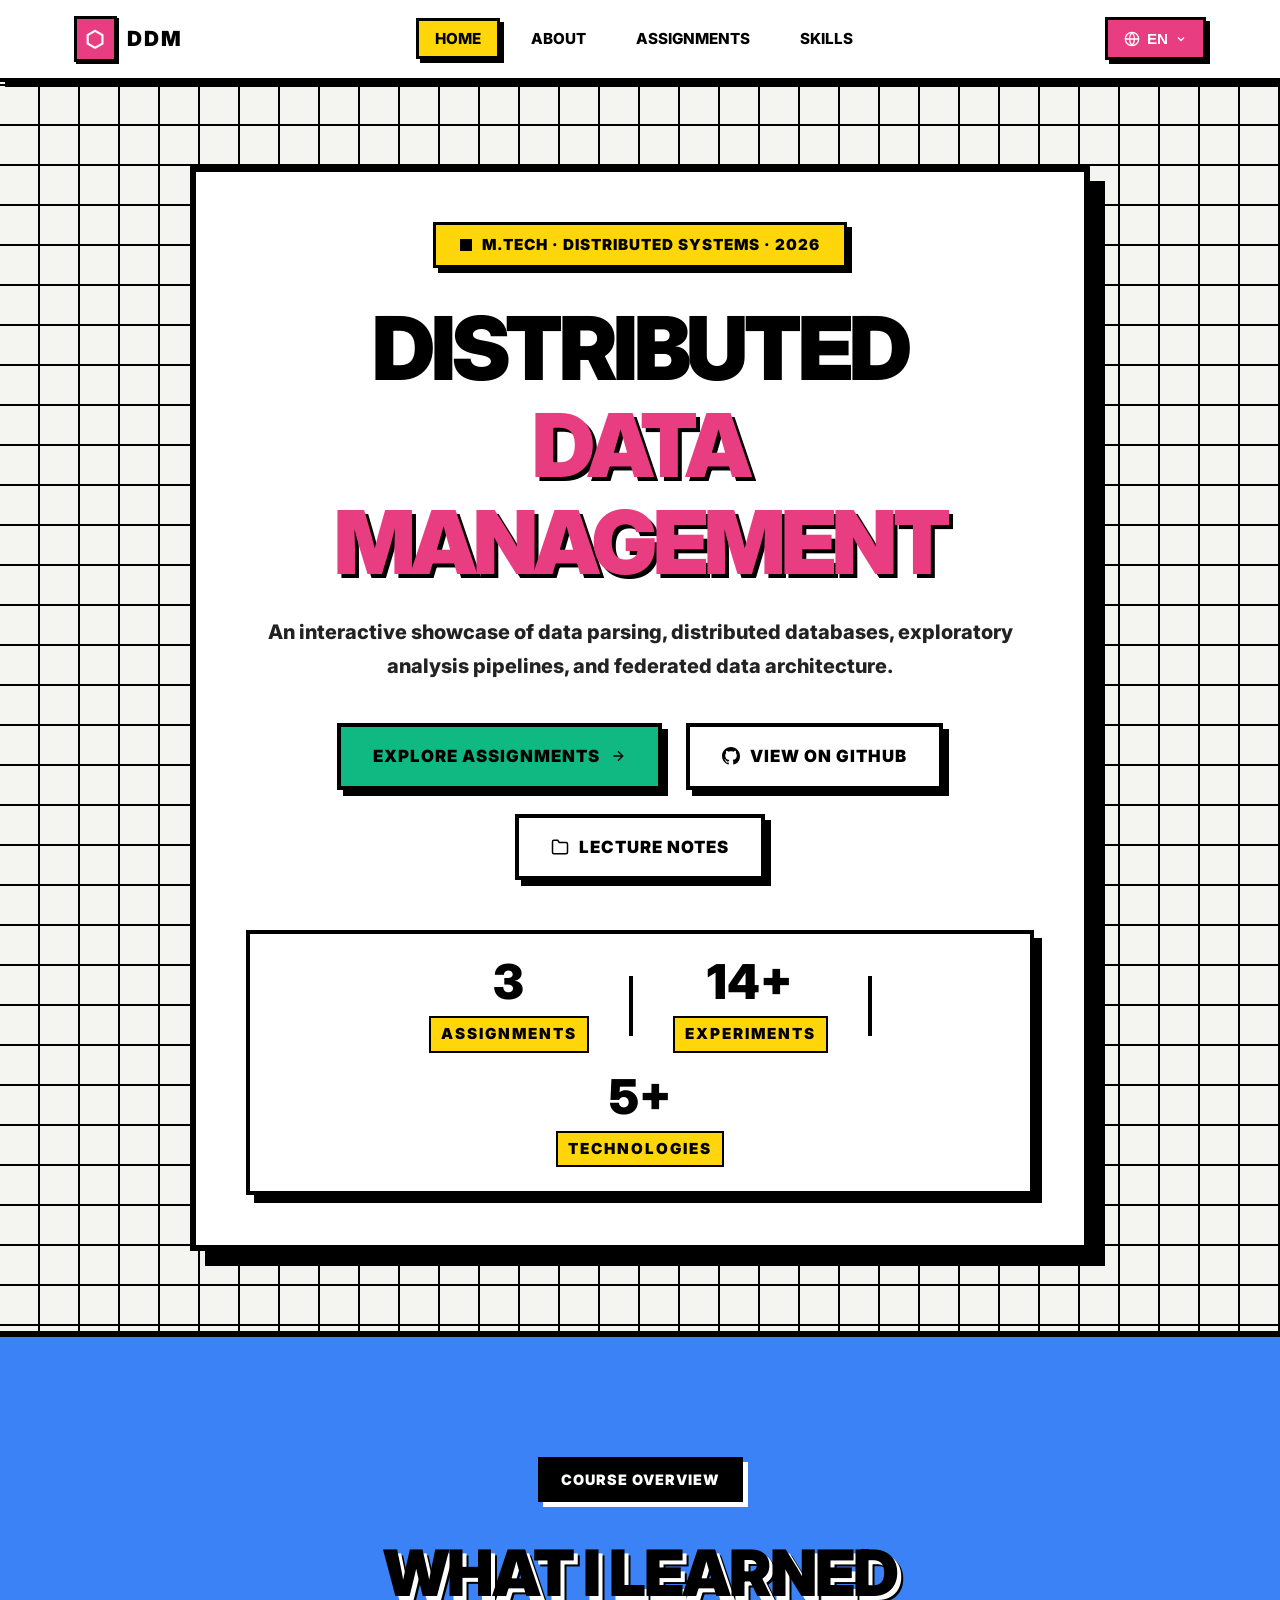
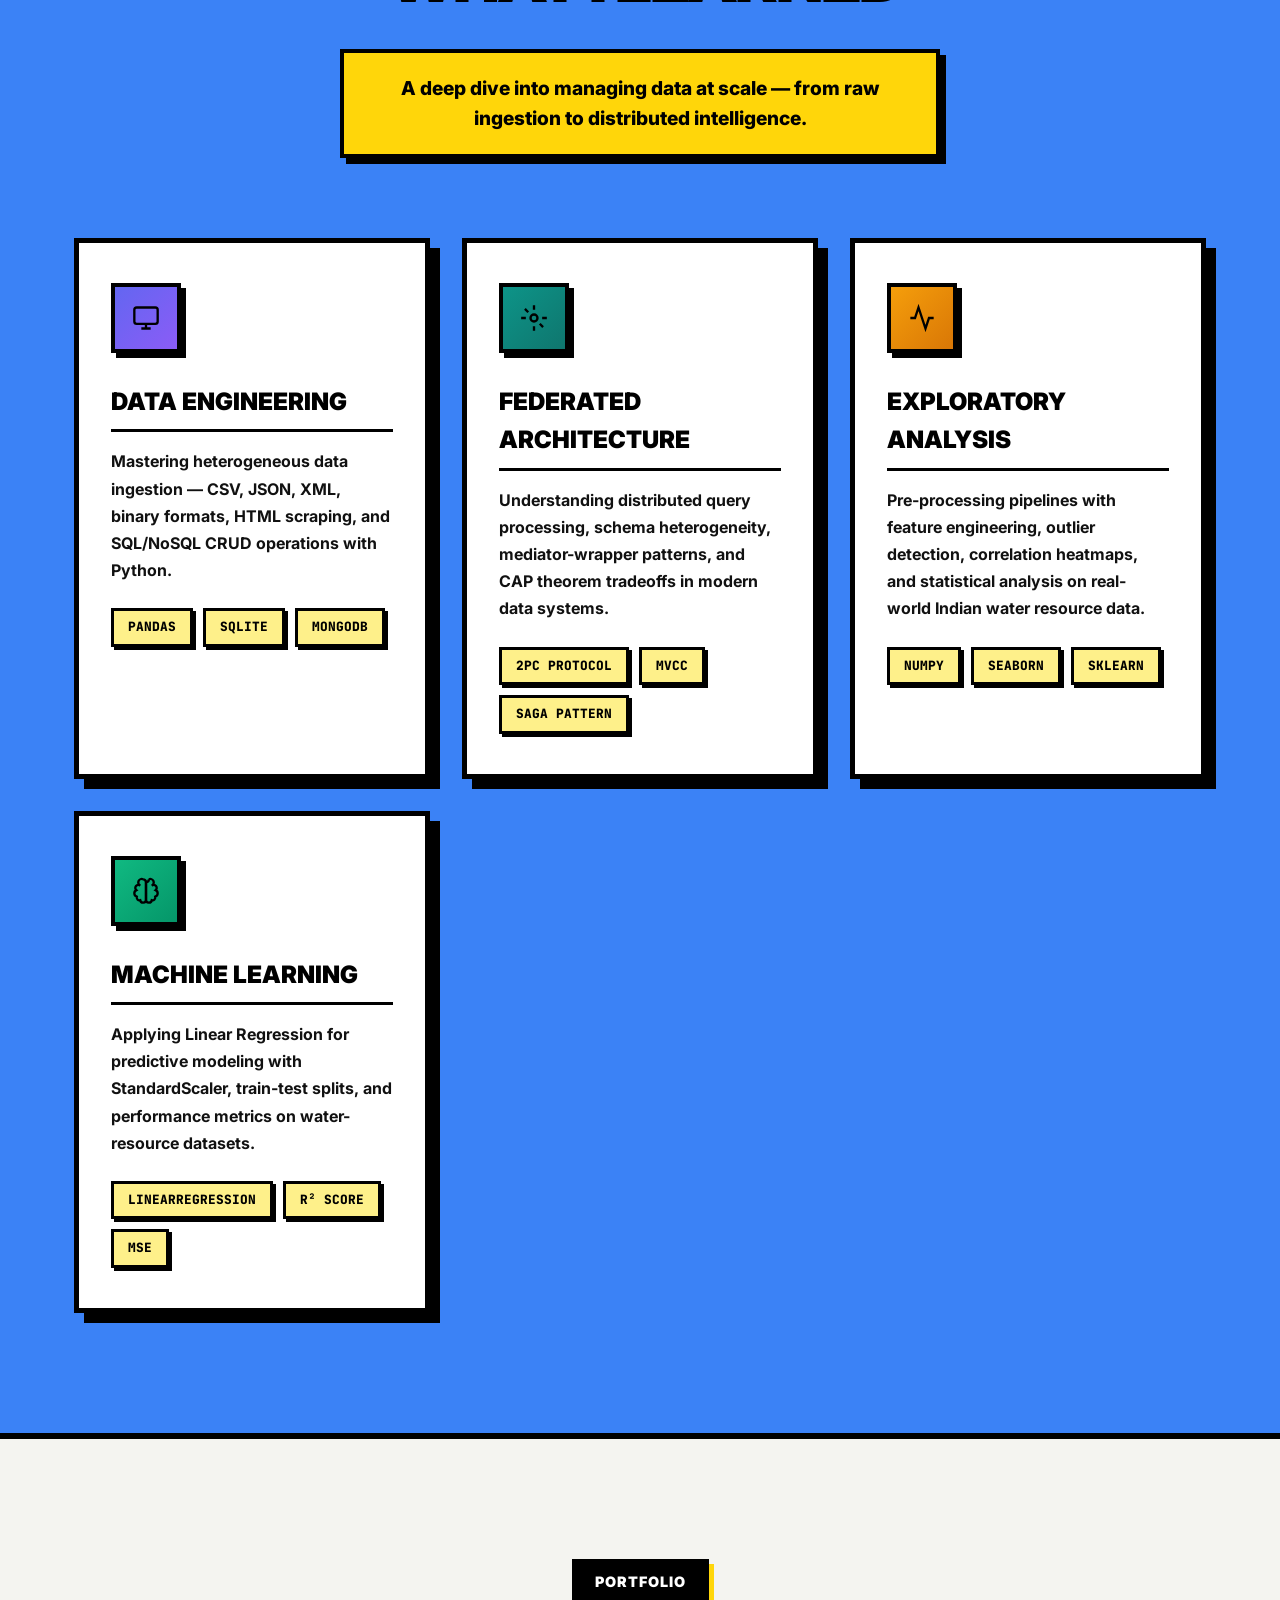
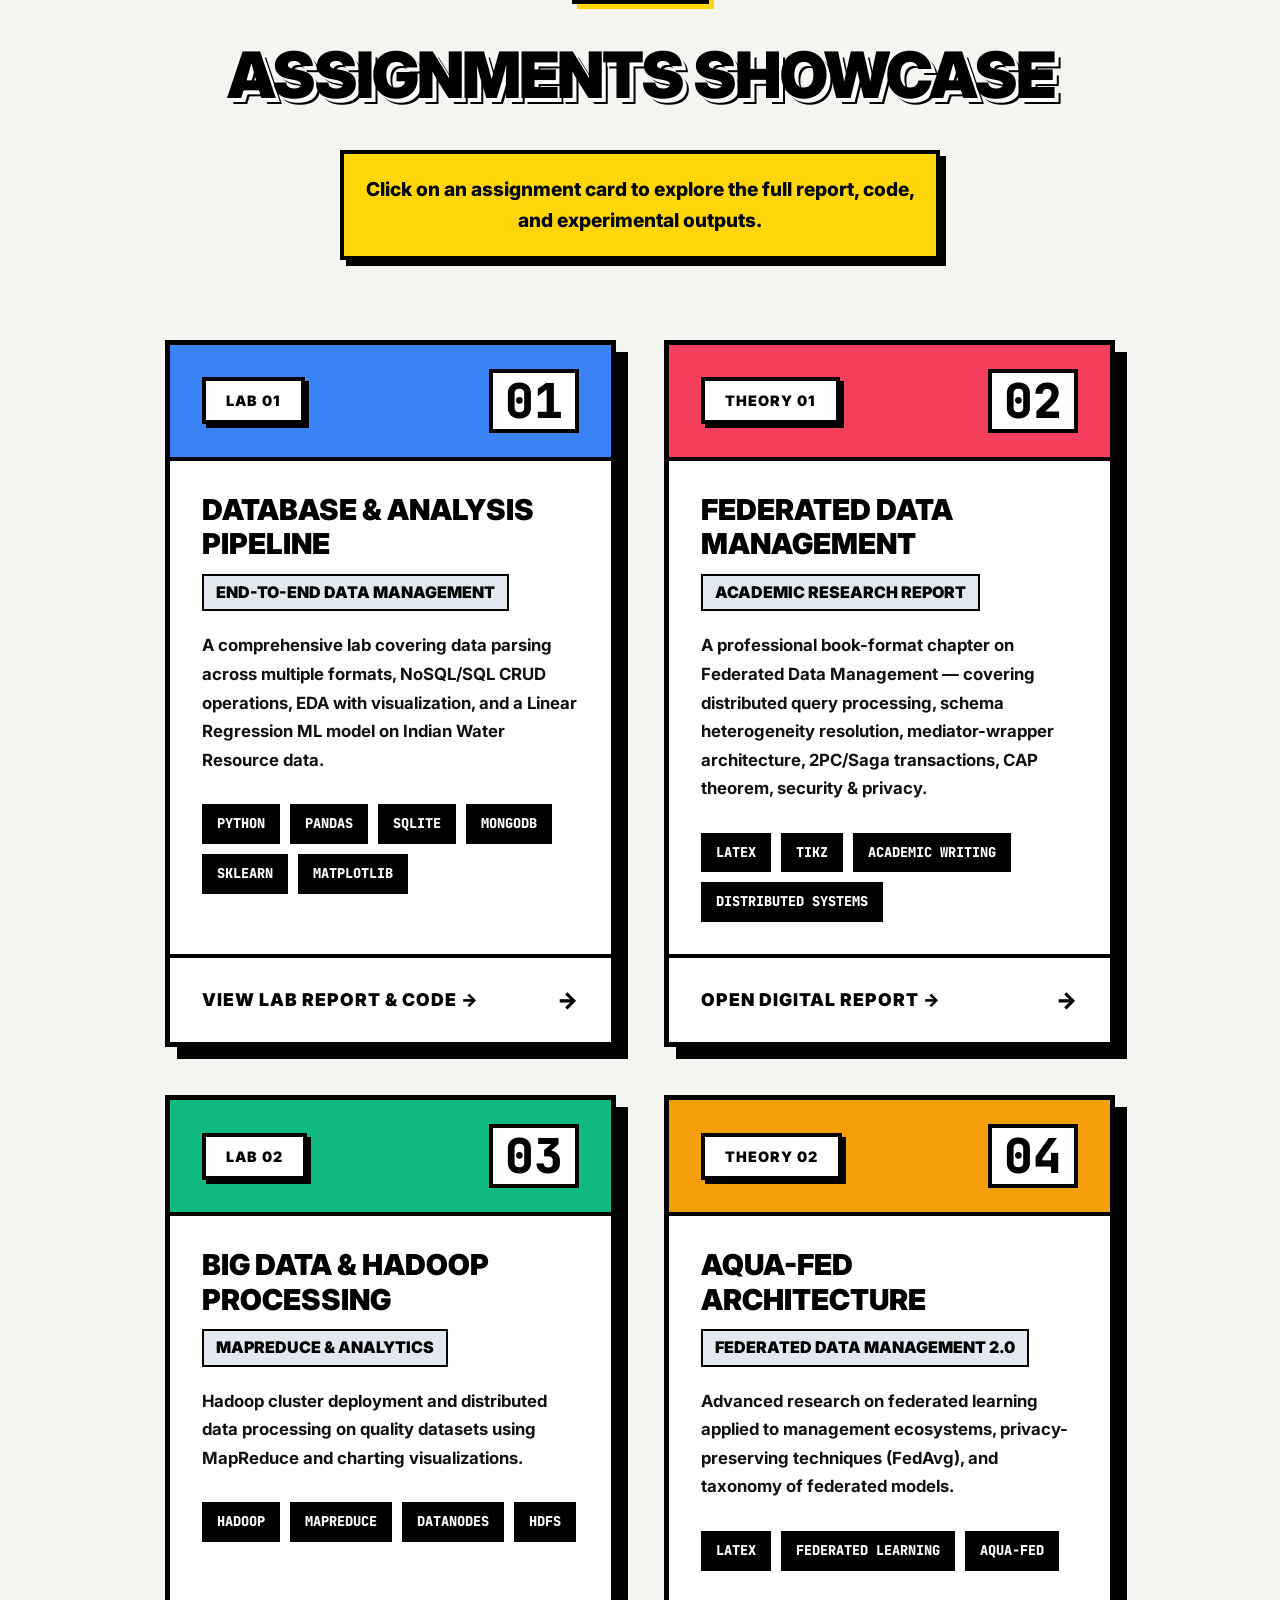
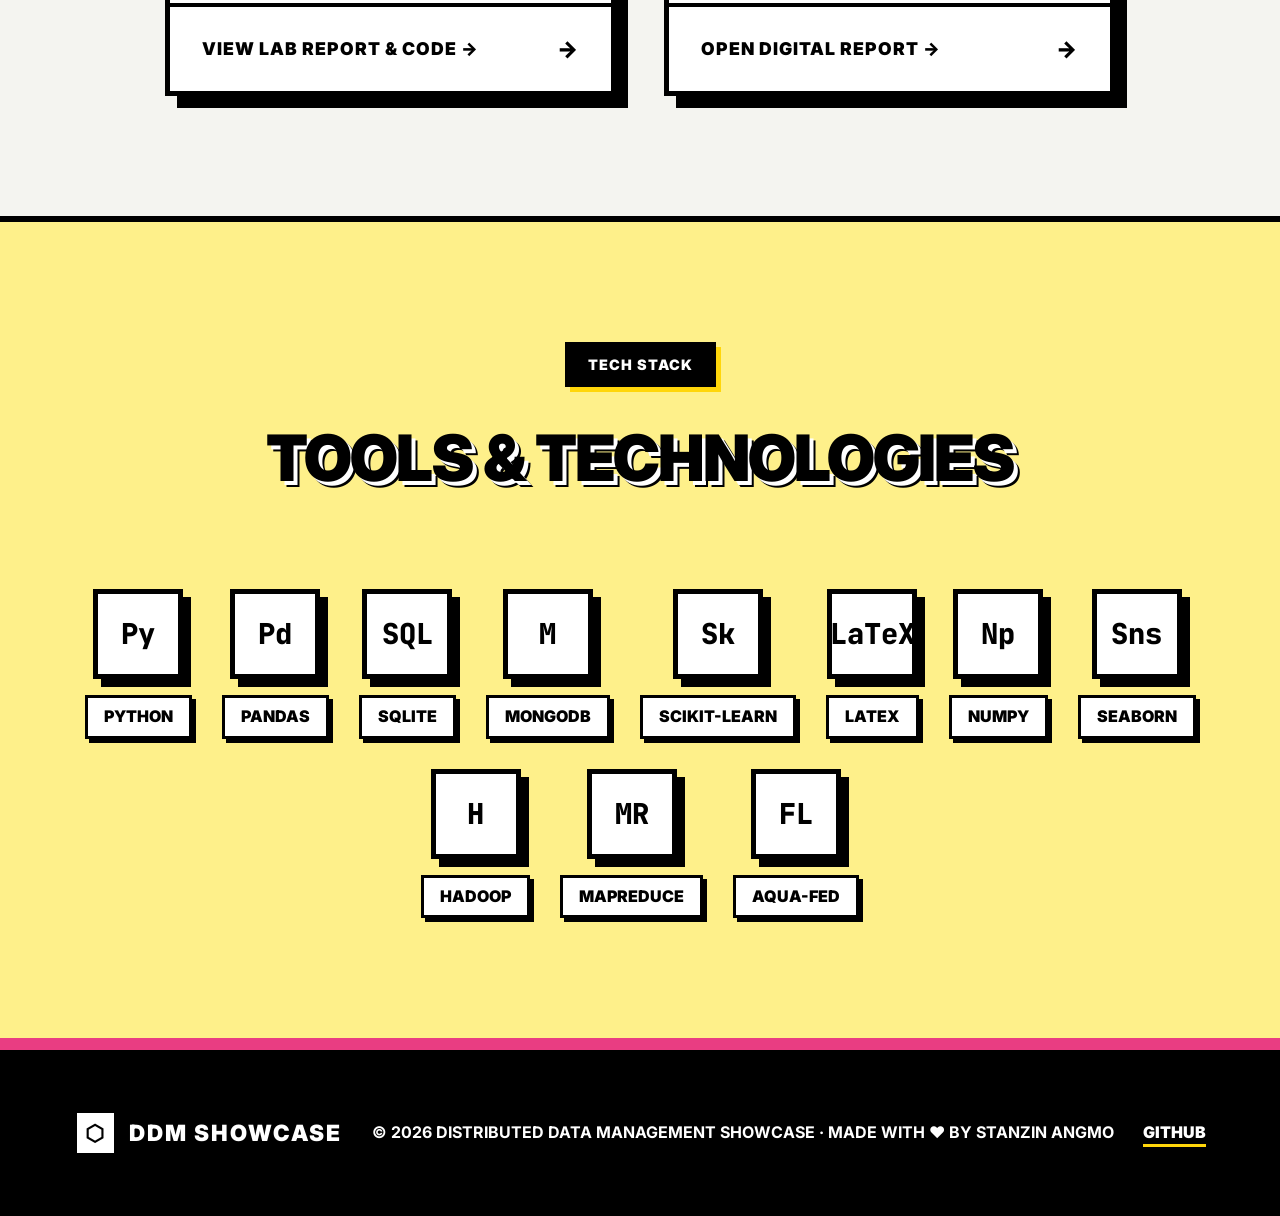
==== commit e53285ce: "feat: re-add lecture notes link" ====
--- a/index.html
+++ b/index.html
@@ -81,6 +81,10 @@
           <svg width="18" height="18" viewBox="0 0 24 24" fill="currentColor"><path d="M12 0C5.37 0 0 5.37 0 12c0 5.31 3.435 9.795 8.205 11.385.6.105.825-.255.825-.57 0-.285-.015-1.23-.015-2.235-3.015.555-3.795-.735-4.035-1.41-.135-.345-.72-1.41-1.23-1.695-.42-.225-1.02-.78-.015-.795.945-.015 1.62.87 1.845 1.23 1.08 1.815 2.805 1.305 3.495.99.105-.78.42-1.305.765-1.605-2.67-.3-5.46-1.335-5.46-5.925 0-1.305.465-2.385 1.23-3.225-.12-.3-.54-1.53.12-3.18 0 0 1.005-.315 3.3 1.23.96-.27 1.98-.405 3-.405s2.04.135 3 .405c2.295-1.56 3.3-1.23 3.3-1.23.66 1.65.24 2.88.12 3.18.765.84 1.23 1.905 1.23 3.225 0 4.605-2.805 5.625-5.475 5.925.435.375.81 1.095.81 2.22 0 1.605-.015 2.895-.015 3.3 0 .315.225.69.825.57A12.02 12.02 0 0024 12c0-6.63-5.37-12-12-12z"/></svg>
           <span data-i18n="btn_github">View on GitHub</span>
         </a>
+        <a href="https://drive.google.com/drive/u/3/folders/1K-F2wJmHyaE1UOTaiZ36uThx-VQkaJGw" target="_blank" class="btn btn-ghost">
+          <svg width="18" height="18" viewBox="0 0 24 24" fill="none" stroke="currentColor" stroke-width="2"><path d="M22 19a2 2 0 0 1-2 2H4a2 2 0 0 1-2-2V5a2 2 0 0 1 2-2h5l2 3h9a2 2 0 0 1 2 2z"></path></svg>
+          <span>Lecture Notes</span>
+        </a>
       </div>
       <div class="hero-stats">
         <div class="stat-item"><span class="stat-number">4</span><span class="stat-label" data-i18n="stat_label_1">Assignments</span></div>
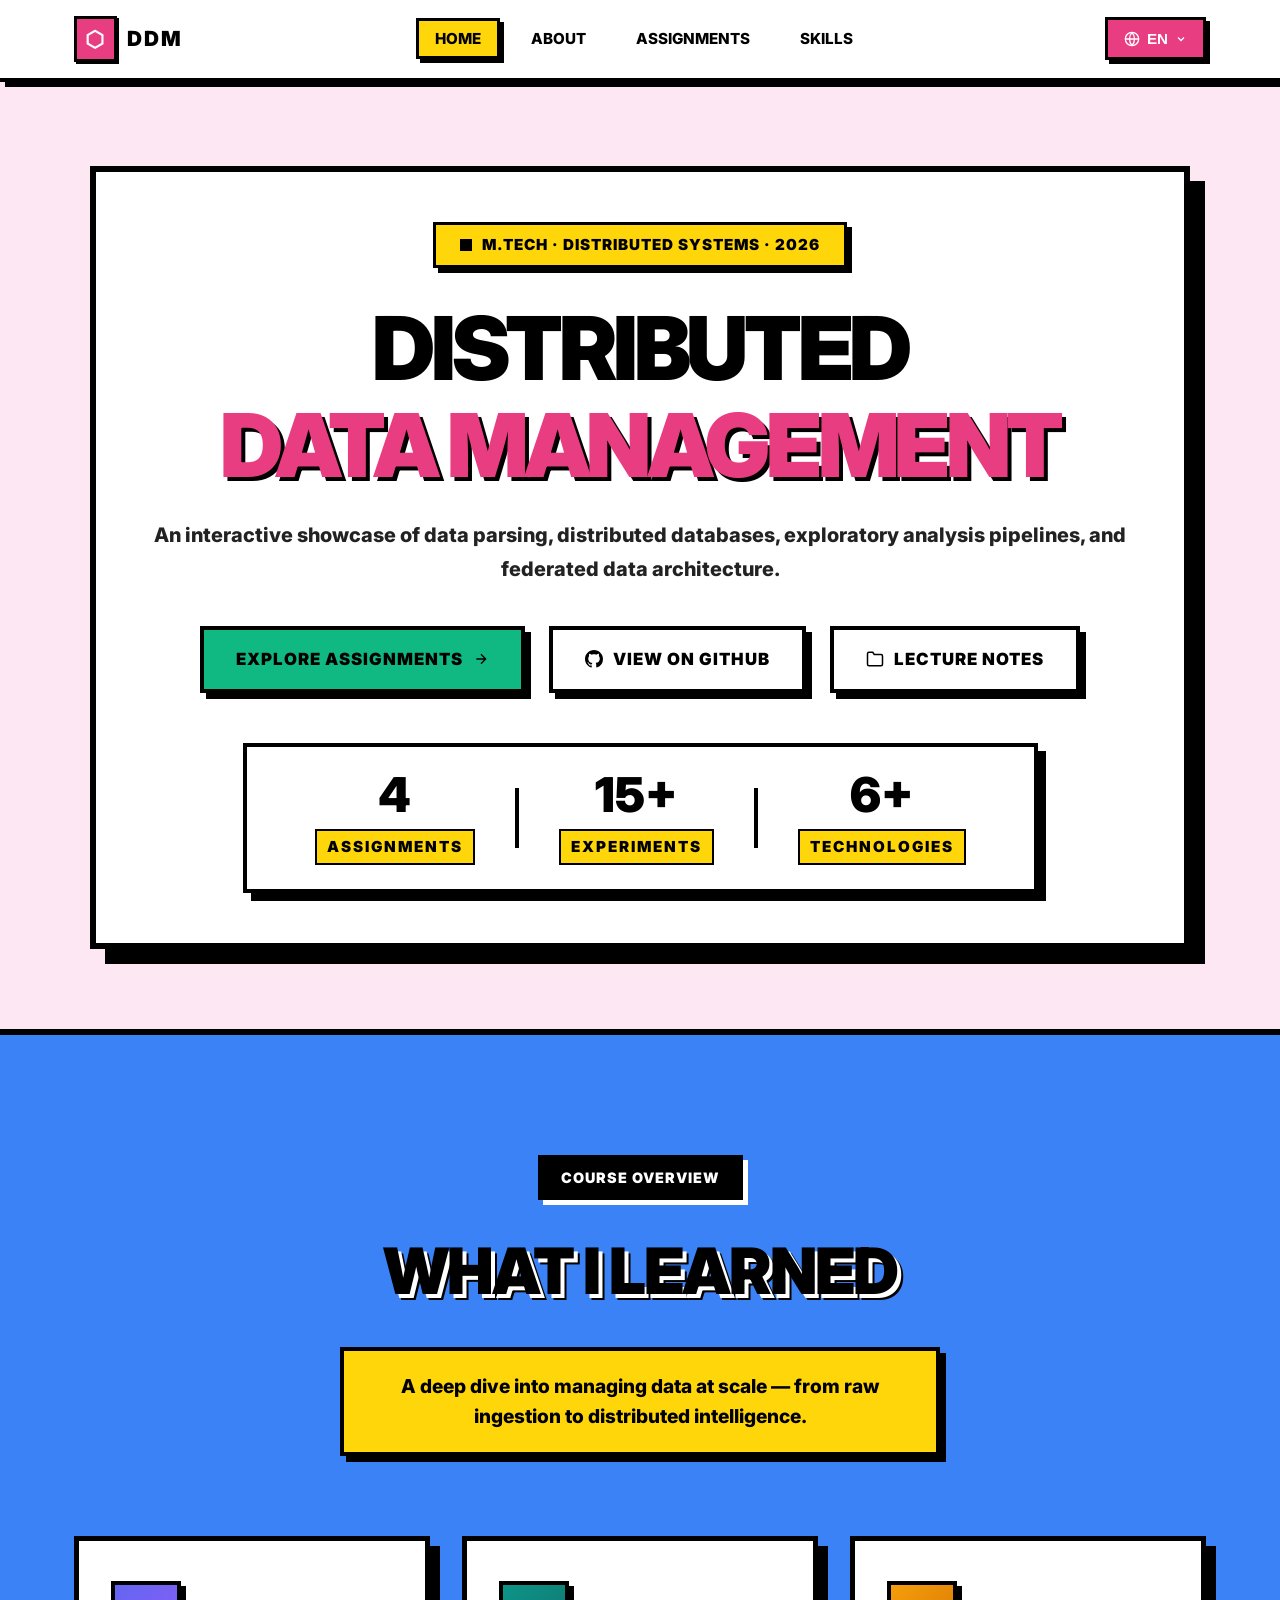
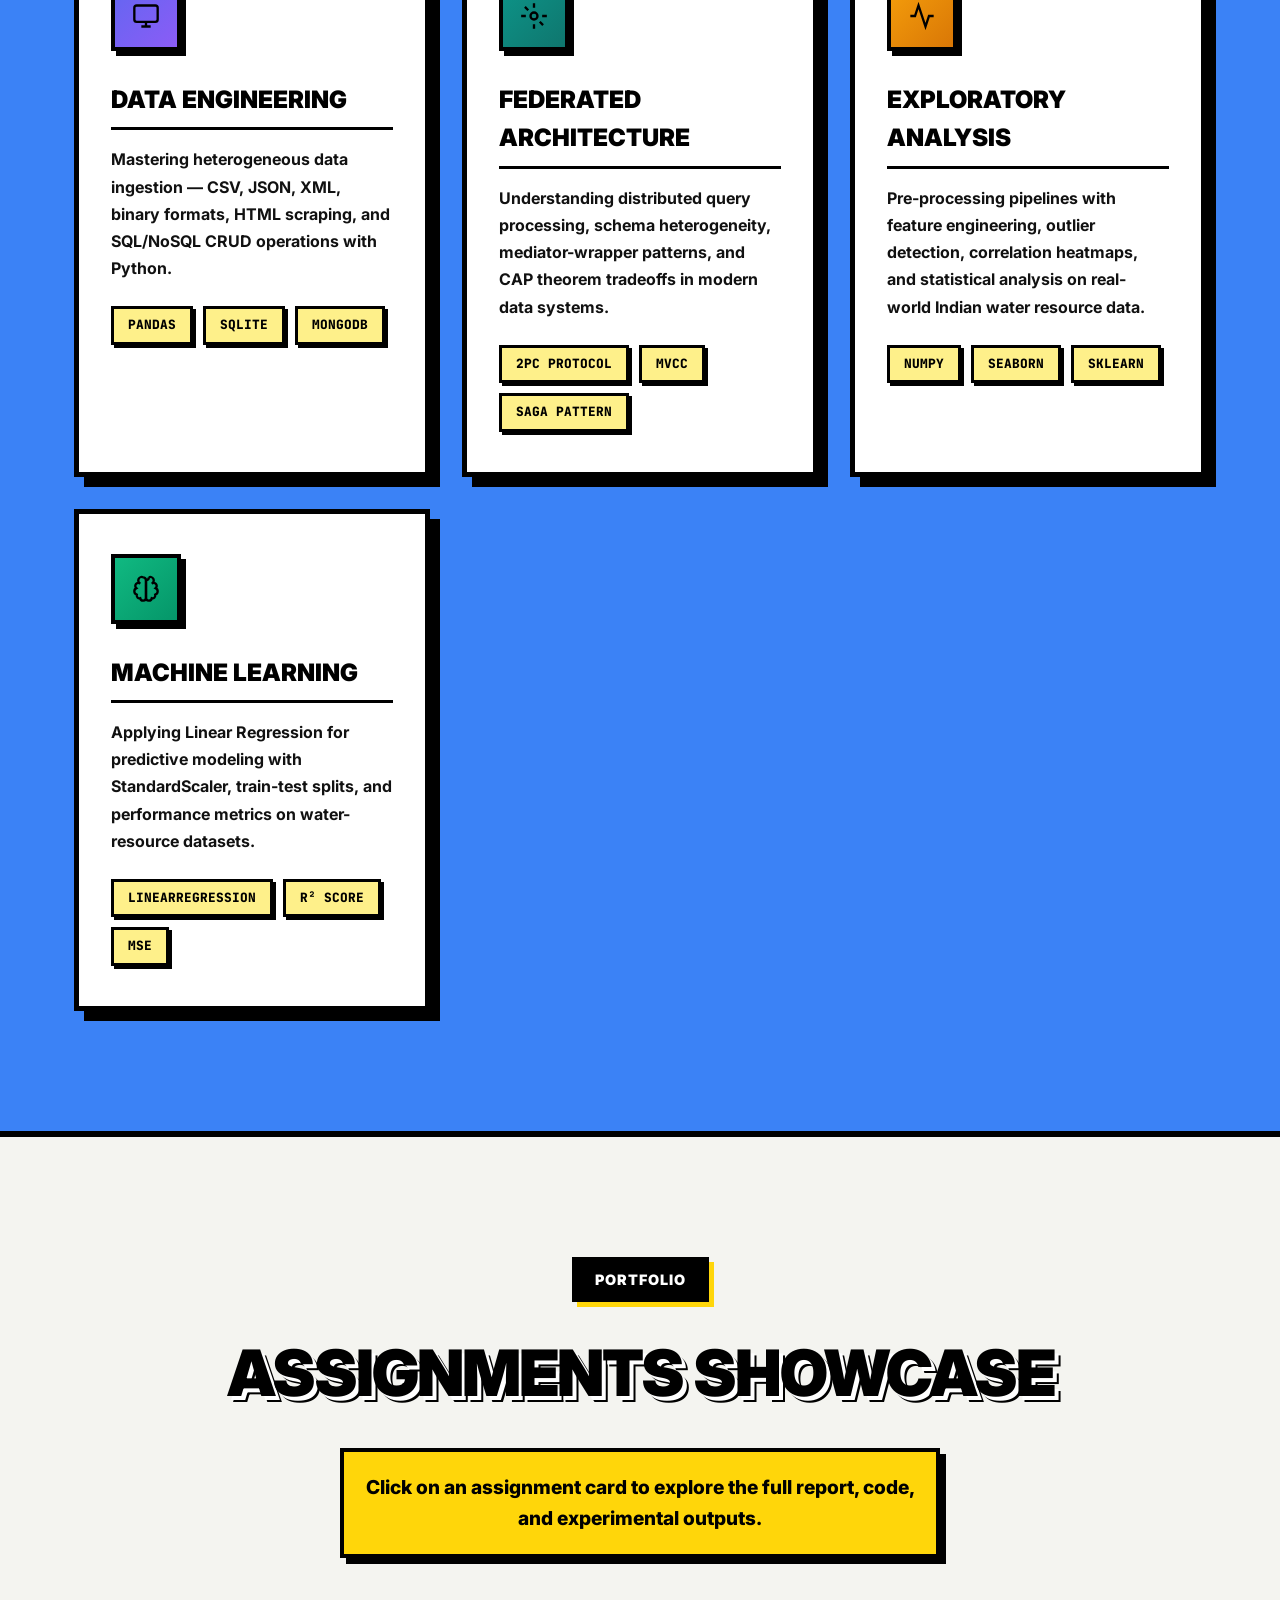
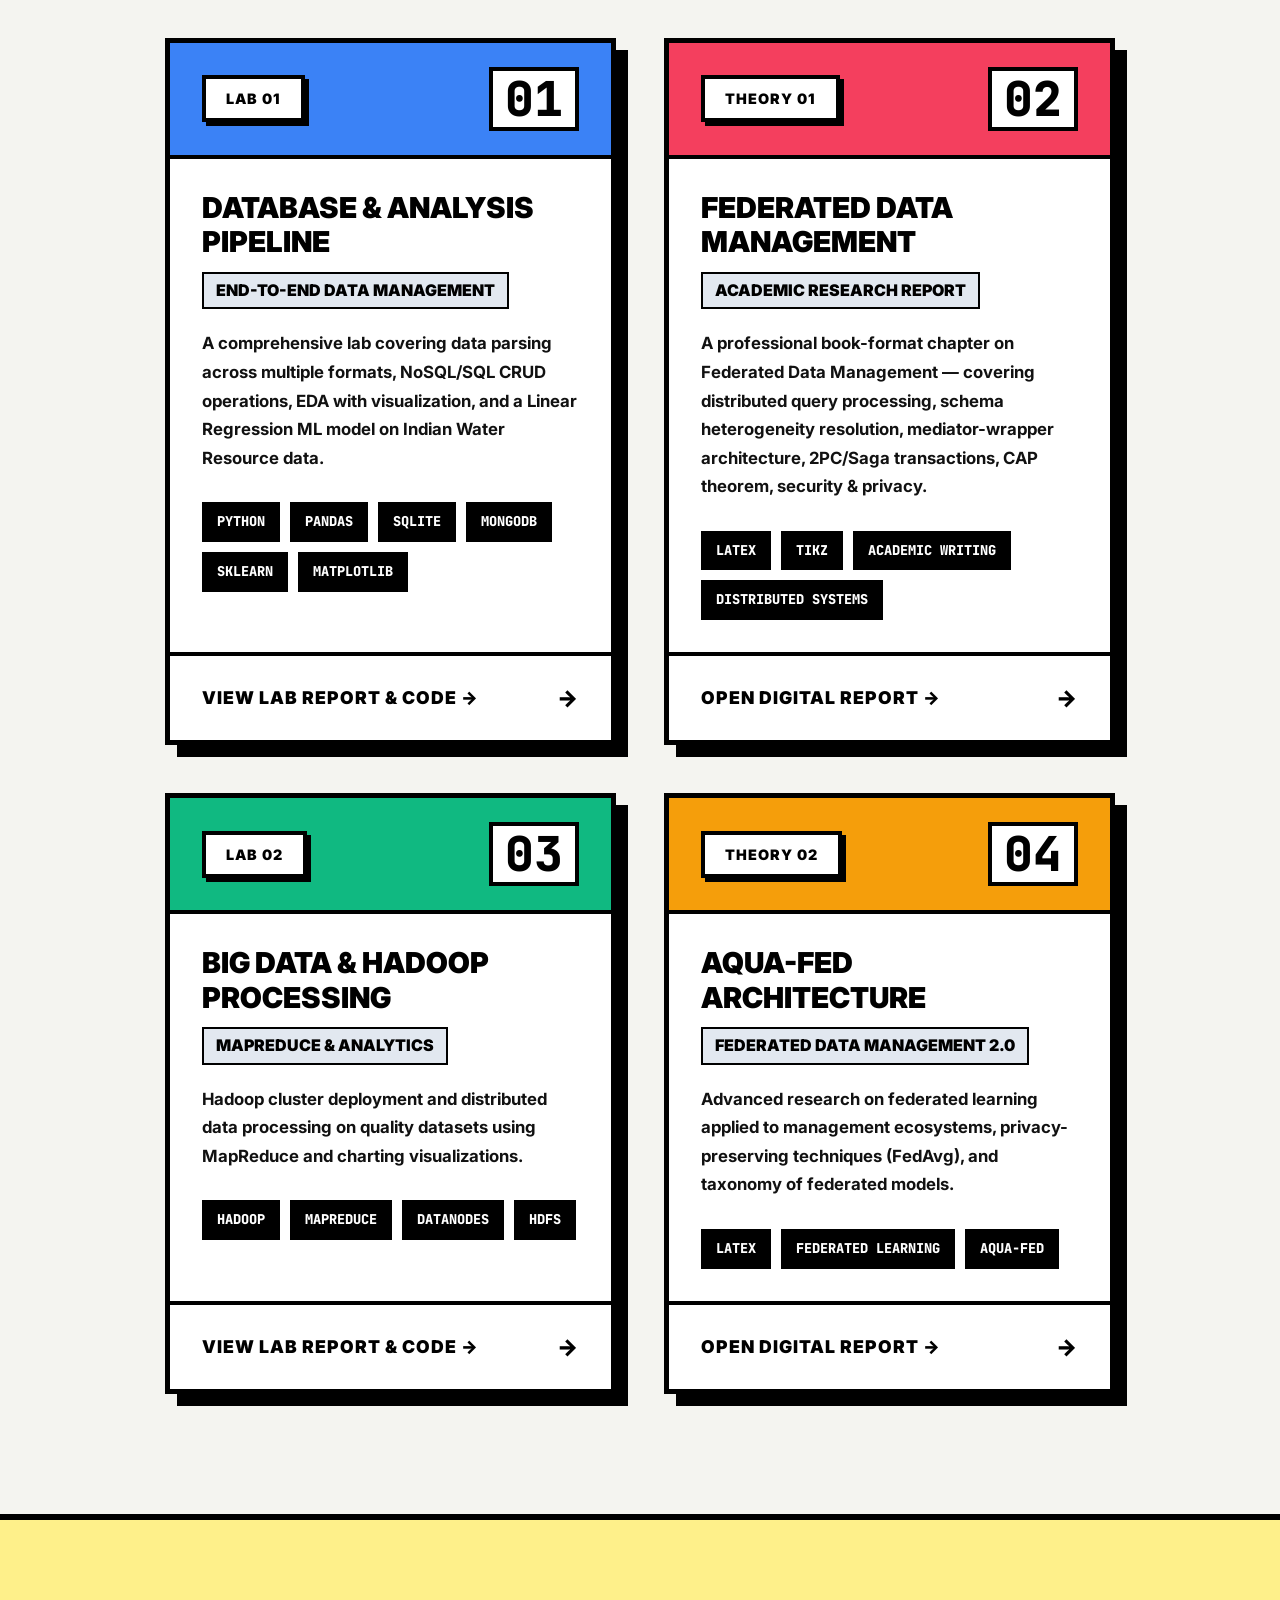
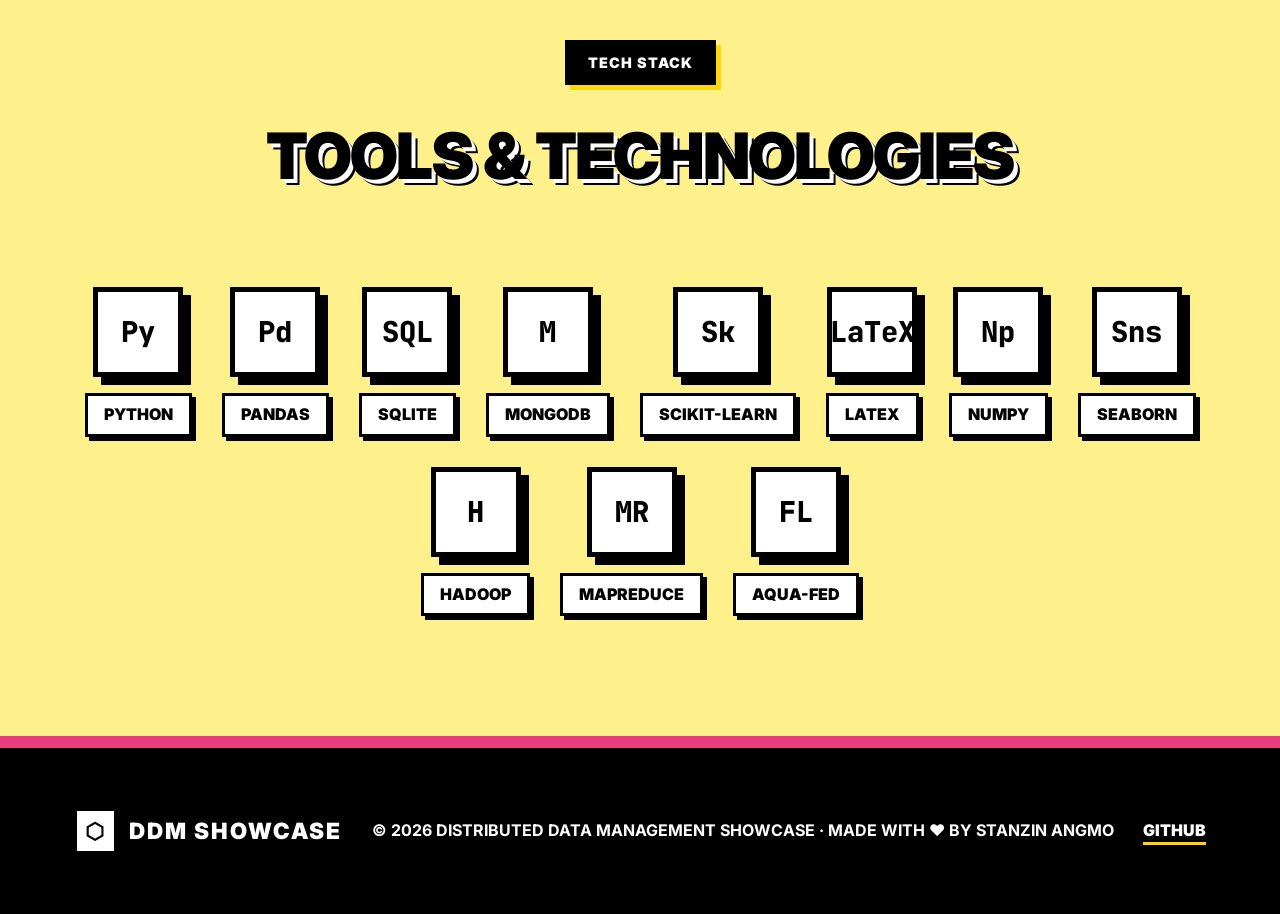
==== commit 6f0e9367: "fix: remove grid-lines html element causing cross pattern on hero" ====
--- a/index.html
+++ b/index.html
@@ -54,12 +54,7 @@
 
   <!-- ── Hero ── -->
   <section class="hero" id="home">
-    <div class="hero-bg">
-      <div class="grid-lines"></div>
-      <div class="orb orb-1"></div>
-      <div class="orb orb-2"></div>
-      <div class="orb orb-3"></div>
-    </div>
+
     <div class="hero-content">
       <div class="hero-badge">
         <span class="badge-dot"></span>
--- a/style.css
+++ b/style.css
@@ -71,12 +71,10 @@
 
 /* ── HERO ── */
 .hero { min-height: 100vh; display: flex; align-items: center; justify-content: center; position: relative; padding: 160px 24px 80px; 
-  background-color: var(--bg-primary);
-  background-image: linear-gradient(#000 2px, transparent 2px), linear-gradient(90deg, #000 2px, transparent 2px);
-  background-size: 40px 40px;
-  background-position: -2px -2px;
-}
-.hero-content { position: relative; text-align: center; max-width: 900px; z-index: 2; padding: 50px; background: #fff; border: 6px solid #000; box-shadow: 15px 15px 0 #000; }
+  background-color: #fce7f3; /* Gentle pastel pink to match the hot pink accents */
+  overflow: hidden;
+}
+.hero-content { position: relative; text-align: center; width: 100%; max-width: 1100px; z-index: 2; padding: 50px; background: #fff; border: 6px solid #000; box-shadow: 15px 15px 0 #000; }
 .hero-badge { display: inline-flex; align-items: center; gap: 10px; background: var(--accent-1); border: 3px solid #000; padding: 8px 24px; font-size: 0.95rem; font-weight: 900; color: #000; margin-bottom: 32px; text-transform: uppercase; box-shadow: 5px 5px 0 #000; letter-spacing: 1px; }
 .badge-dot { width: 12px; height: 12px; background: #000; }
 .hero-title { font-size: clamp(3rem, 7vw, 5.5rem); font-weight: 900; line-height: 1.1; letter-spacing: -0.05em; margin-bottom: 24px; color: #000; text-transform: uppercase; }
